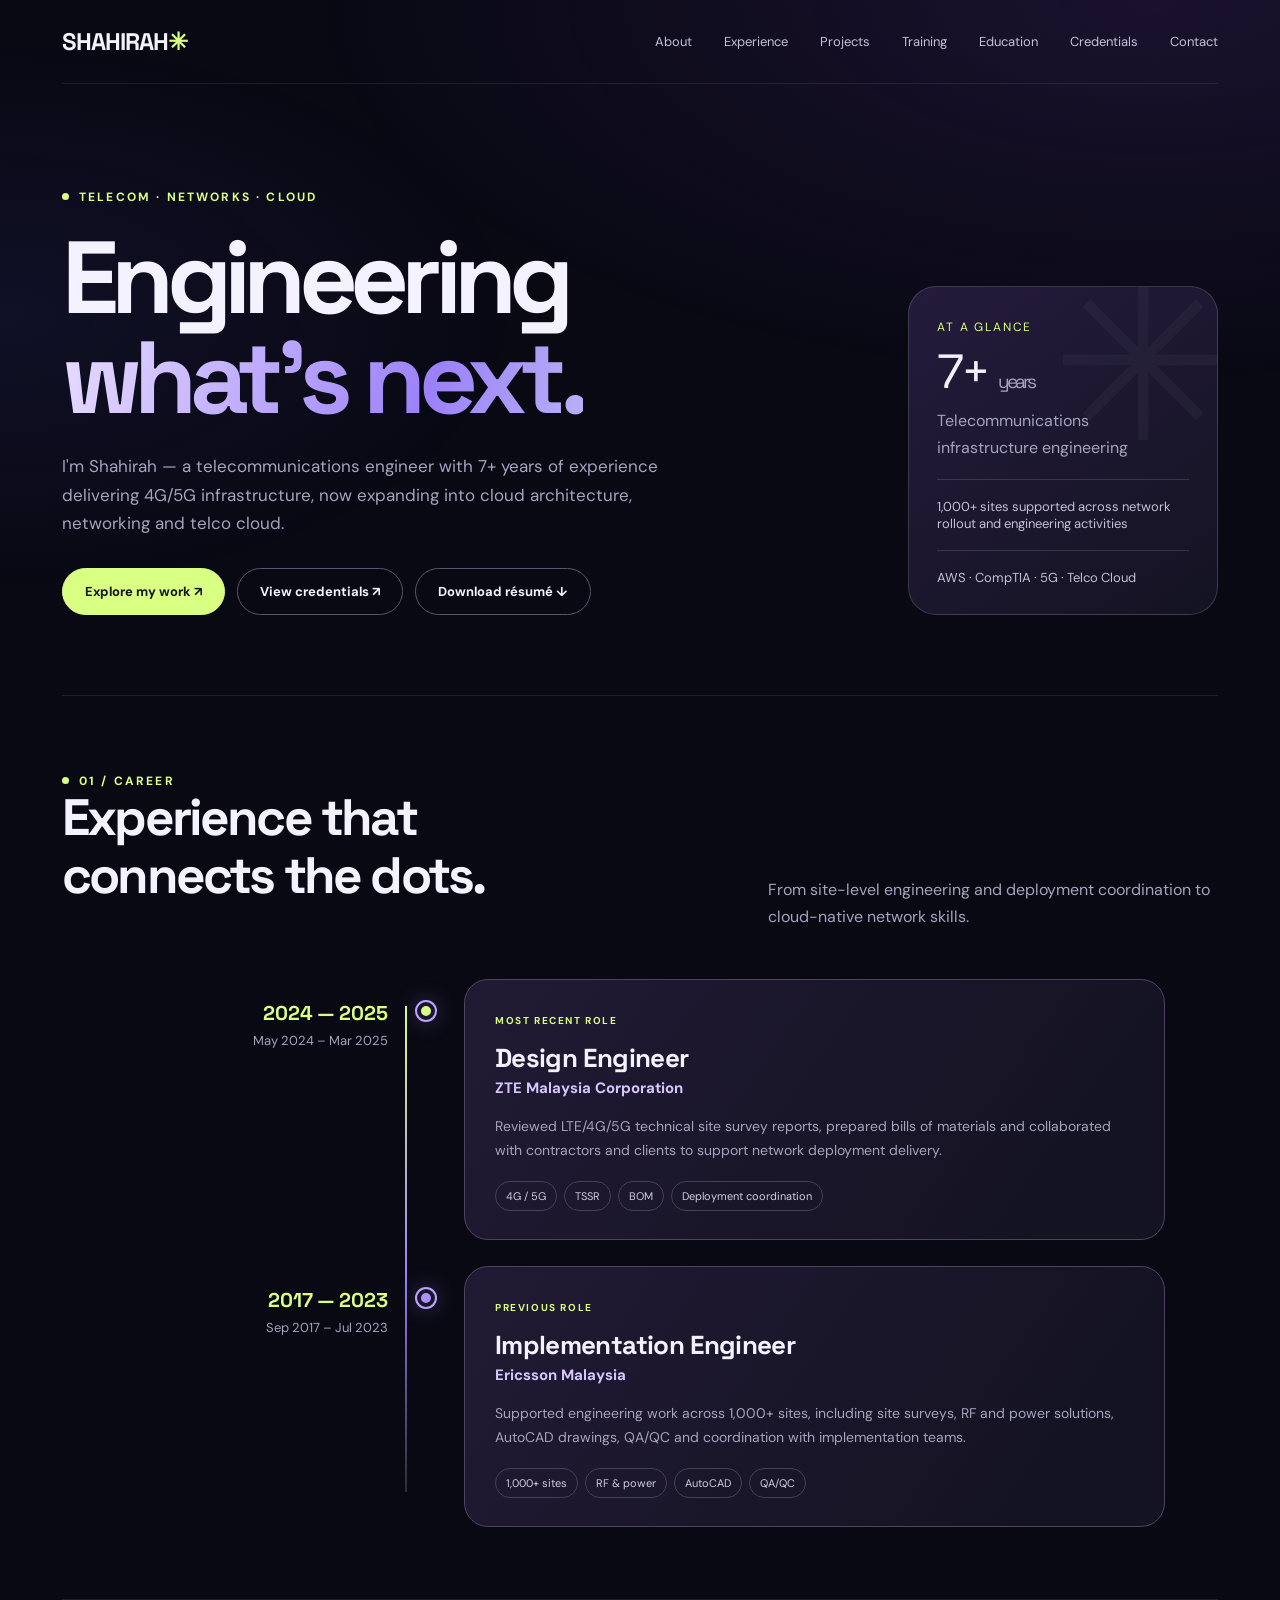
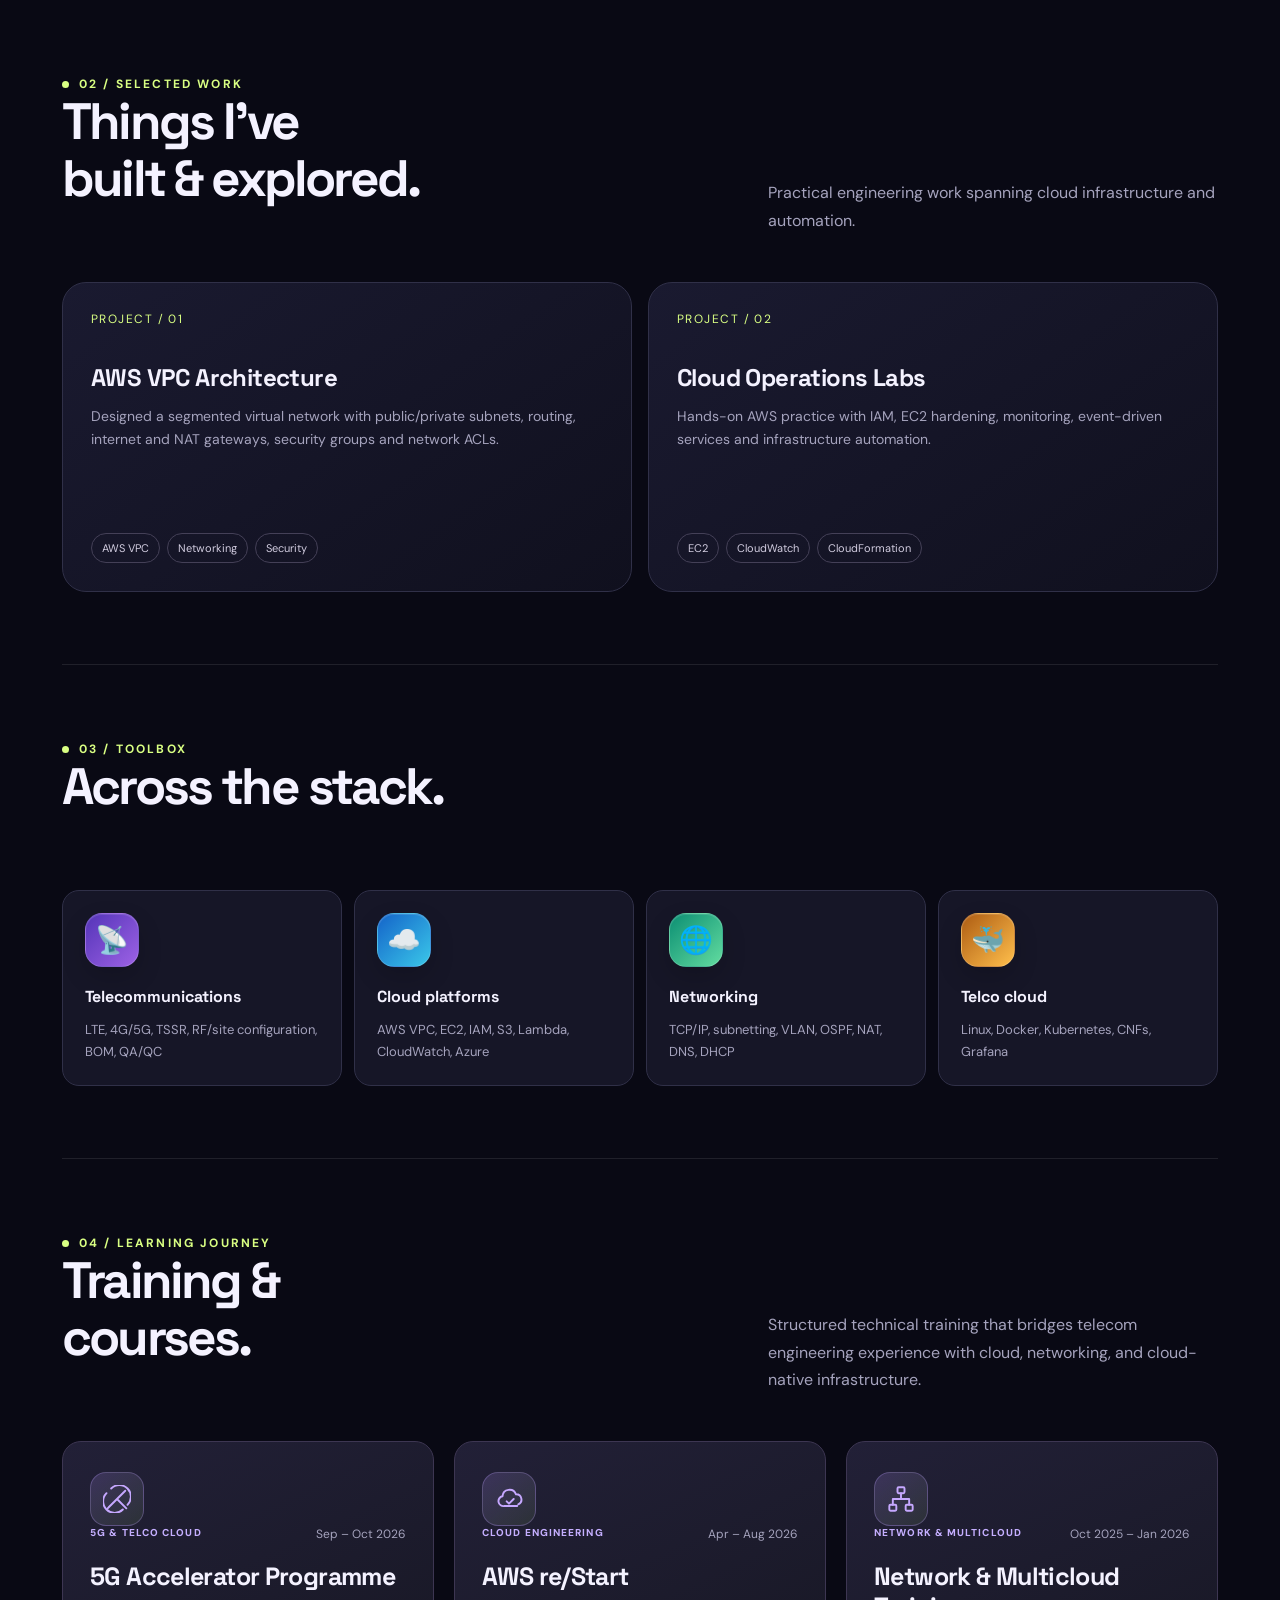
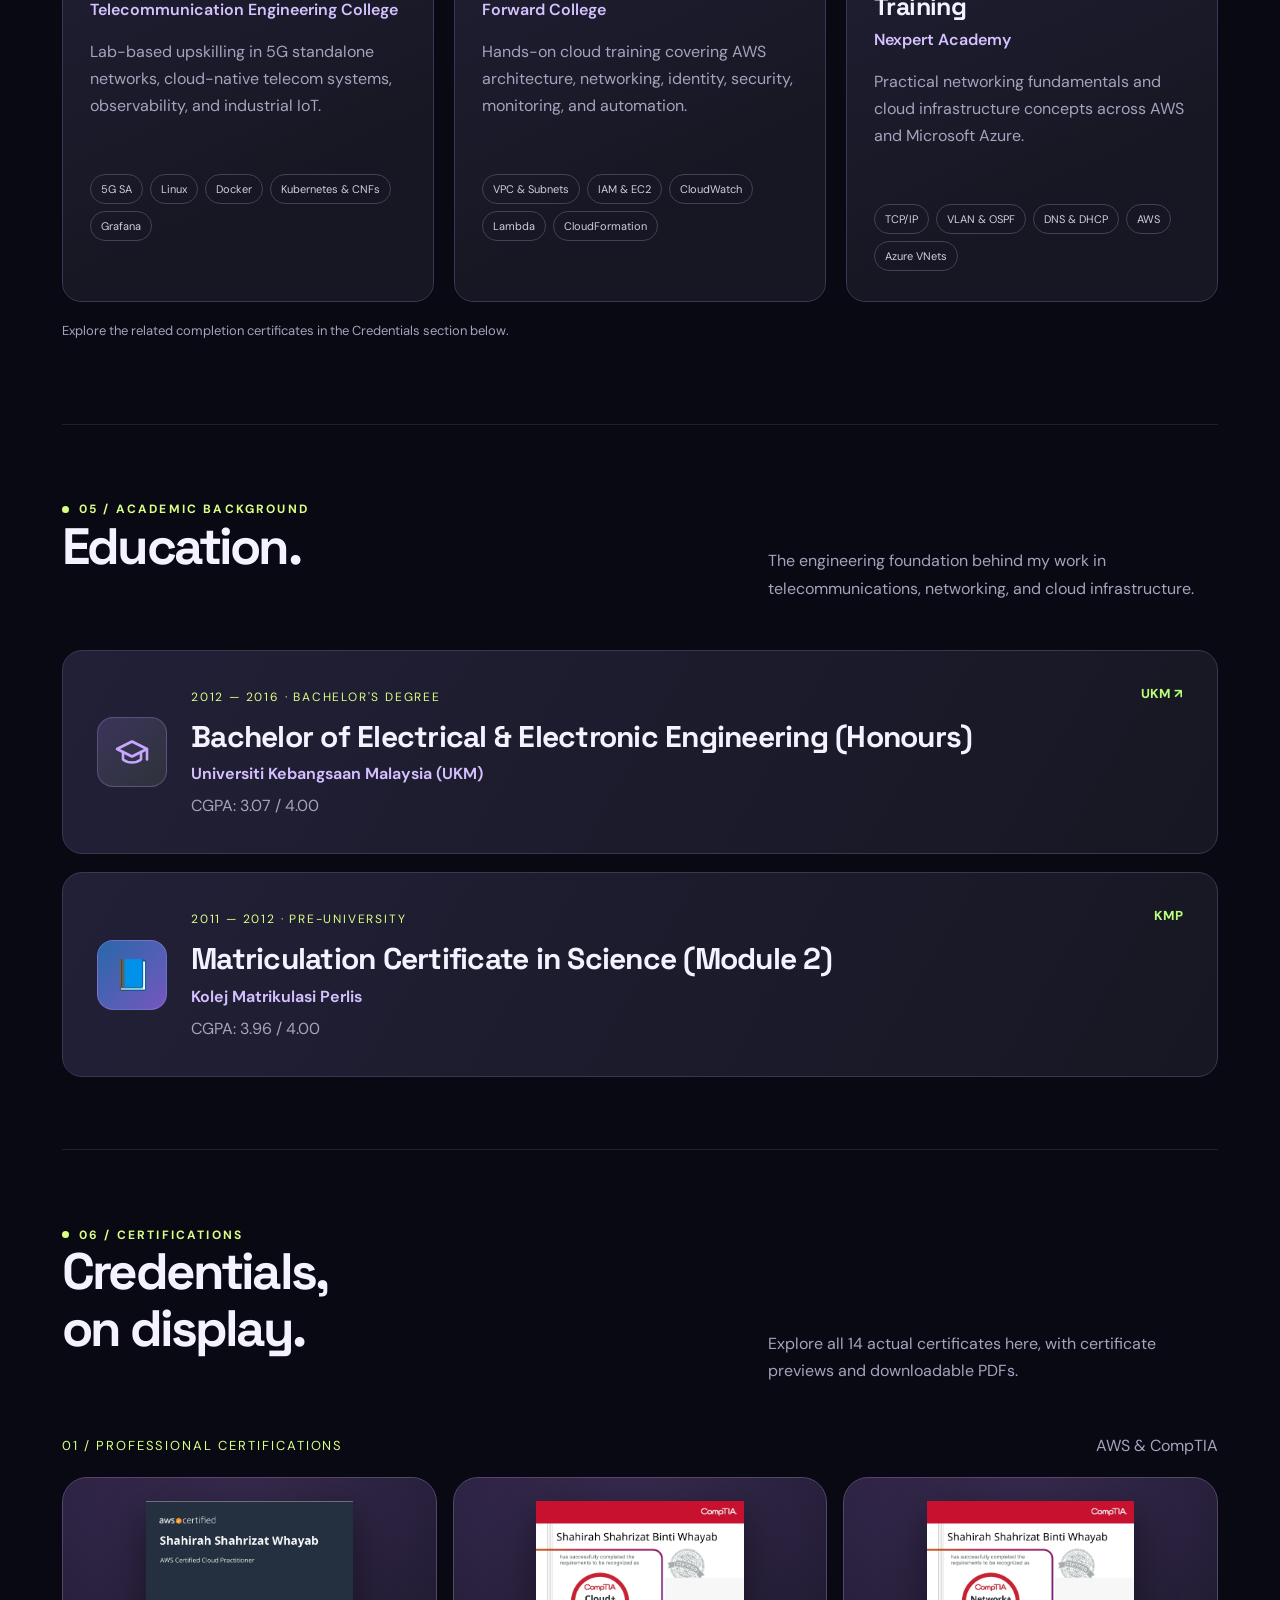
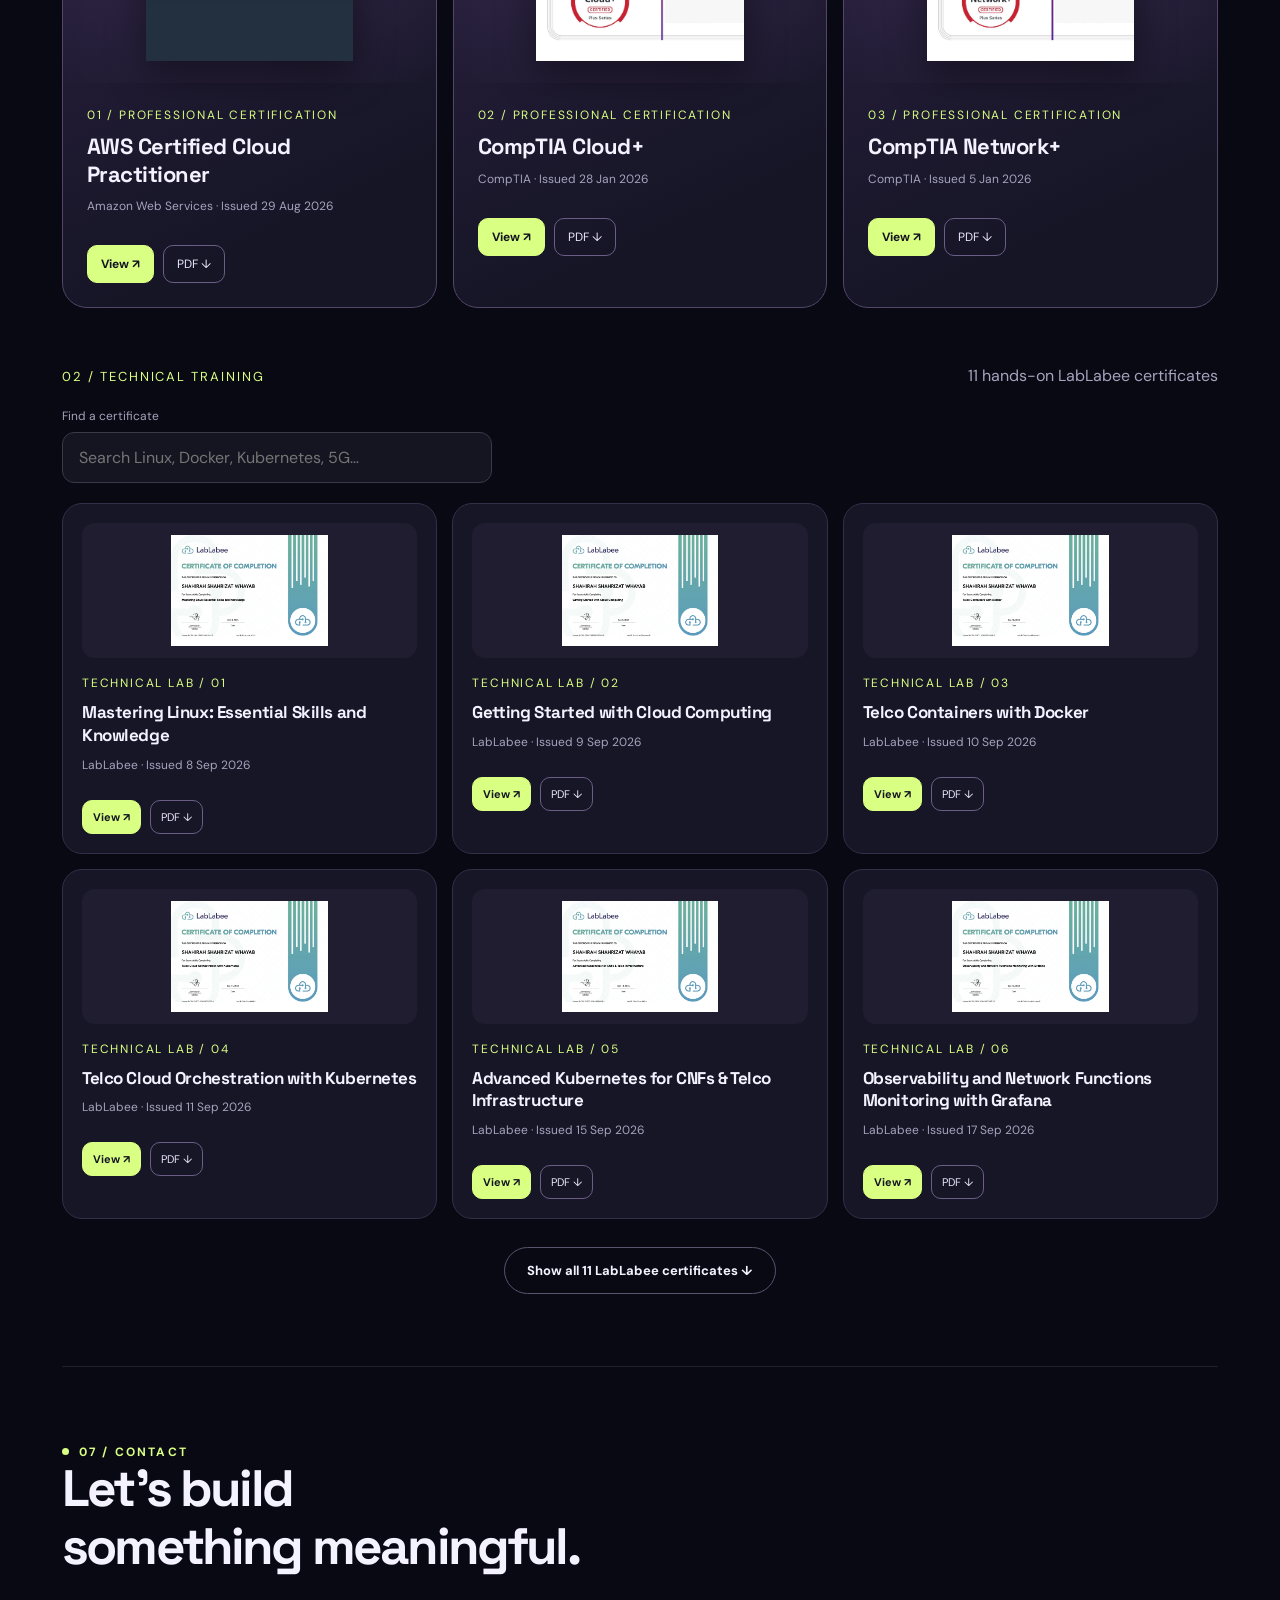
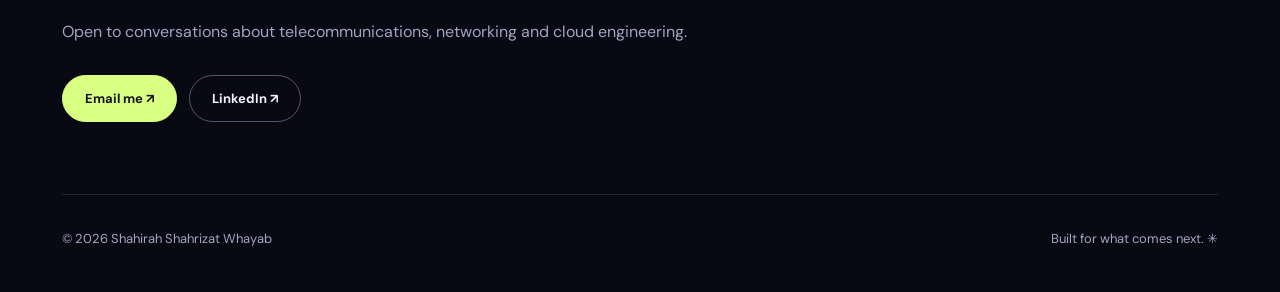
==== index.html @ e5363184 "Add files via upload" ====
<!DOCTYPE html>

<html lang="en"><head><meta charset="utf-8"/><meta content="width=device-width,initial-scale=1" name="viewport"/><meta content="Shahirah Shahrizat Whayab — telecommunications, networking and cloud engineering portfolio" name="description"/><title>Shahirah Shahrizat — Telecom, Network &amp; Cloud Engineer</title><link href="style.css" rel="stylesheet"/></head><body><div class="shell"><nav class="nav"><a class="logo" href="index.html">SHAHIRAH<em>✳</em></a><div class="navlinks"><a href="index.html#about">About</a><a href="index.html#work">Experience</a><a href="index.html#projects">Projects</a><a href="#training">Training</a><a href="#education">Education</a><a href="#credentials">Credentials</a><a href="#contact">Contact</a></div></nav><main><section class="hero" id="about"><div><div class="kicker">Telecom · Networks · Cloud</div><h1>Engineering<br/><span class="gradient">what's next.</span></h1><p class="muted intro">I'm Shahirah — a telecommunications engineer with 7+ years of experience delivering 4G/5G infrastructure, now expanding into cloud architecture, networking and telco cloud.</p><div class="buttons"><a class="btn" href="#projects">Explore my work ↗</a><a class="btn ghost" href="#credentials">View credentials ↗</a><a aria-label="Download Shahirah Shahrizat Whayab resume as PDF" class="btn ghost" download="Shahirah_Shahrizat_Whayab_Resume.pdf" href="assets/Shahirah_Shahrizat_Whayab_Resume.pdf">Download résumé ↓</a></div></div><aside class="hero-aside"><span class="eyebrow">At a glance</span><div class="stat">7+ <span style="font-size:19px;color:var(--muted)">years</span></div><div class="muted">Telecommunications infrastructure engineering</div><div class="statline">1,000+ sites supported across network rollout and engineering activities</div><div class="statline">AWS · CompTIA · 5G · Telco Cloud</div></aside></section><section class="section" id="work"><div class="section-top"><div><div class="kicker">01 / Career</div><h2>Experience that<br/>connects the dots.</h2></div><p class="muted">From site-level engineering and deployment coordination to cloud-native network skills.</p></div><div aria-label="Professional experience timeline" class="career-timeline"><article class="timeline-entry"><div class="timeline-date"><span class="timeline-year">2024 — 2025</span><span>May 2024 – Mar 2025</span></div><div aria-hidden="true" class="timeline-marker"></div><div class="timeline-card"><span class="timeline-type">MOST RECENT ROLE</span><h3>Design Engineer</h3><p class="timeline-company">ZTE Malaysia Corporation</p><p>Reviewed LTE/4G/5G technical site survey reports, prepared bills of materials and collaborated with contractors and clients to support network deployment delivery.</p><div class="chips"><span>4G / 5G</span><span>TSSR</span><span>BOM</span><span>Deployment coordination</span></div></div></article><article class="timeline-entry"><div class="timeline-date"><span class="timeline-year">2017 — 2023</span><span>Sep 2017 – Jul 2023</span></div><div aria-hidden="true" class="timeline-marker"></div><div class="timeline-card"><span class="timeline-type">PREVIOUS ROLE</span><h3>Implementation Engineer</h3><p class="timeline-company">Ericsson Malaysia</p><p>Supported engineering work across 1,000+ sites, including site surveys, RF and power solutions, AutoCAD drawings, QA/QC and coordination with implementation teams.</p><div class="chips"><span>1,000+ sites</span><span>RF &amp; power</span><span>AutoCAD</span><span>QA/QC</span></div></div></article></div></section><section class="section" id="projects"><div class="section-top"><div><div class="kicker">02 / Selected work</div><h2>Things I've<br/>built &amp; explored.</h2></div><p class="muted">Practical engineering work spanning cloud infrastructure and automation.</p></div><div class="grid3"><article class="project"><span class="number">PROJECT / 01</span><h3>AWS VPC Architecture</h3><p>Designed a segmented virtual network with public/private subnets, routing, internet and NAT gateways, security groups and network ACLs.</p><div class="chips"><span>AWS VPC</span><span>Networking</span><span>Security</span></div></article><article class="project"><span class="number">PROJECT / 02</span><h3>Cloud Operations Labs</h3><p>Hands-on AWS practice with IAM, EC2 hardening, monitoring, event-driven services and infrastructure automation.</p><div class="chips"><span>EC2</span><span>CloudWatch</span><span>CloudFormation</span></div></article></div></section><section class="section" id="skills"><div class="section-top"><div><div class="kicker">03 / Toolbox</div><h2>Across the stack.</h2></div></div><div class="skillgrid"><div class="skill"><span aria-hidden="true" class="skill-icon telecom">📡</span><strong>Telecommunications</strong><p>LTE, 4G/5G, TSSR, RF/site configuration, BOM, QA/QC</p></div><div class="skill"><span aria-hidden="true" class="skill-icon cloud">☁️</span><strong>Cloud platforms</strong><p>AWS VPC, EC2, IAM, S3, Lambda, CloudWatch, Azure</p></div><div class="skill"><span aria-hidden="true" class="skill-icon network">🌐</span><strong>Networking</strong><p>TCP/IP, subnetting, VLAN, OSPF, NAT, DNS, DHCP</p></div><div class="skill"><span aria-hidden="true" class="skill-icon telco">🐳</span><strong>Telco cloud</strong><p>Linux, Docker, Kubernetes, CNFs, Grafana</p></div></div></section><section class="section" id="training"><div class="section-top"><div><div class="kicker">04 / Learning journey</div><h2>Training &amp;<br/><span class="gradient">courses.</span></h2></div><p class="muted">Structured technical training that bridges telecom engineering experience with cloud, networking, and cloud-native infrastructure.</p></div><div class="training-grid"><article class="training-card"><div aria-hidden="true" class="training-icon"><svg fill="none" stroke="currentColor" stroke-linecap="round" stroke-linejoin="round" stroke-width="1.65" viewbox="0 0 24 24"><path d="M4.9 19.1 19.1 4.9M12 12l8 8M12 12l-8 8"></path><path d="M7 3a9 9 0 0 1 14 14M3 7a9 9 0 0 0 14 14"></path></svg></div><div class="training-top"><span class="training-tag">5G &amp; TELCO CLOUD</span><span class="training-date">Sep – Oct 2026</span></div><h3>5G Accelerator Programme</h3><p class="training-org">Telecommunication Engineering College</p><p>Lab-based upskilling in 5G standalone networks, cloud-native telecom systems, observability, and industrial IoT.</p><div class="chips"><span>5G SA</span><span>Linux</span><span>Docker</span><span>Kubernetes &amp; CNFs</span><span>Grafana</span></div></article><article class="training-card"><div aria-hidden="true" class="training-icon"><svg fill="none" stroke="currentColor" stroke-linecap="round" stroke-linejoin="round" stroke-width="1.65" viewbox="0 0 24 24"><path d="M20 16.6A4.5 4.5 0 0 0 18 8a6 6 0 0 0-11.6 1.7A4 4 0 0 0 8 18h11"></path><path d="m10 14 2 2 4-4"></path></svg></div><div class="training-top"><span class="training-tag">CLOUD ENGINEERING</span><span class="training-date">Apr – Aug 2026</span></div><h3>AWS re/Start</h3><p class="training-org">Forward College</p><p>Hands-on cloud training covering AWS architecture, networking, identity, security, monitoring, and automation.</p><div class="chips"><span>VPC &amp; Subnets</span><span>IAM &amp; EC2</span><span>CloudWatch</span><span>Lambda</span><span>CloudFormation</span></div></article><article class="training-card"><div aria-hidden="true" class="training-icon"><svg fill="none" stroke="currentColor" stroke-linecap="round" stroke-linejoin="round" stroke-width="1.65" viewbox="0 0 24 24"><rect height="5" rx="1" width="6" x="9" y="2"></rect><rect height="5" rx="1" width="6" x="2" y="17"></rect><rect height="5" rx="1" width="6" x="16" y="17"></rect><path d="M12 7v5M5 17v-5h14v5"></path></svg></div><div class="training-top"><span class="training-tag">NETWORK &amp; MULTICLOUD</span><span class="training-date">Oct 2025 – Jan 2026</span></div><h3>Network &amp; Multicloud Training</h3><p class="training-org">Nexpert Academy</p><p>Practical networking fundamentals and cloud infrastructure concepts across AWS and Microsoft Azure.</p><div class="chips"><span>TCP/IP</span><span>VLAN &amp; OSPF</span><span>DNS &amp; DHCP</span><span>AWS</span><span>Azure VNets</span></div></article></div><p class="training-note">Explore the related completion certificates in the Credentials section below.</p></section><section class="section" id="education"><div class="section-top"><div><div class="kicker">05 / Academic background</div><h2>Education<span class="gradient">.</span></h2></div><p class="muted">The engineering foundation behind my work in telecommunications, networking, and cloud infrastructure.</p></div><article class="education-card"><div aria-hidden="true" class="education-icon"><svg fill="none" stroke="currentColor" stroke-linecap="round" stroke-linejoin="round" stroke-width="1.7" viewbox="0 0 24 24"><path d="m2 10 10-5 10 5-10 5-10-5Z"></path><path d="M6 12v5c3.5 2.7 8.5 2.7 12 0v-5M22 10v7"></path></svg></div><div class="education-content"><span class="eyebrow">2012 — 2016 · Bachelor's degree</span><h3>Bachelor of Electrical &amp; Electronic Engineering (Honours)</h3><p class="education-school">Universiti Kebangsaan Malaysia (UKM)</p><p class="muted">CGPA: 3.07 / 4.00</p></div><span class="education-mark">UKM ↗</span></article><article class="education-card matriculation-card"><div aria-hidden="true" class="education-icon matriculation-icon">📘</div><div class="education-content"><span class="eyebrow">2011 — 2012 · Pre-university</span><h3>Matriculation Certificate in Science (Module 2)</h3><p class="education-school">Kolej Matrikulasi Perlis</p><p class="muted">CGPA: 3.96 / 4.00</p></div><span class="education-mark">KMP</span></article></section><section class="section" id="credentials"><div class="section-top"><div><div class="kicker">06 / Certifications</div><h2>Credentials,<br/><span class="gradient">on display.</span></h2></div><p class="muted">Explore all 14 actual certificates here, with certificate previews and downloadable PDFs.</p></div><div class="credential-subheading"><span class="eyebrow">01 / Professional certifications</span><span class="muted">AWS &amp; CompTIA</span></div><div class="featgrid"><article class="featured" data-title="aws certified cloud practitioner"><div class="preview"><img alt="AWS Certified Cloud Practitioner certificate preview" src="assets/certificates/certificate-01.webp"/></div><div class="featbody"><span class="eyebrow">01 / Professional certification</span><h3>AWS Certified Cloud Practitioner</h3><p>Amazon Web Services · Issued 29 Aug 2026</p><div class="actions"><button class="view" data-img="assets/certificates/certificate-01.webp" data-title="AWS Certified Cloud Practitioner">View ↗</button><a download="" href="assets/pdfs/certificate-01.pdf">PDF ↓</a></div></div></article><article class="featured" data-title="comptia cloud+"><div class="preview"><img alt="CompTIA Cloud+ certificate preview" src="assets/certificates/certificate-02.webp"/></div><div class="featbody"><span class="eyebrow">02 / Professional certification</span><h3>CompTIA Cloud+</h3><p>CompTIA · Issued 28 Jan 2026</p><div class="actions"><button class="view" data-img="assets/certificates/certificate-02.webp" data-title="CompTIA Cloud+">View ↗</button><a download="" href="assets/pdfs/certificate-02.pdf">PDF ↓</a></div></div></article><article class="featured" data-title="comptia network+"><div class="preview"><img alt="CompTIA Network+ certificate preview" src="assets/certificates/certificate-03.webp"/></div><div class="featbody"><span class="eyebrow">03 / Professional certification</span><h3>CompTIA Network+</h3><p>CompTIA · Issued 5 Jan 2026</p><div class="actions"><button class="view" data-img="assets/certificates/certificate-03.webp" data-title="CompTIA Network+">View ↗</button><a download="" href="assets/pdfs/certificate-03.pdf">PDF ↓</a></div></div></article></div><div class="credential-subheading labs-heading"><span class="eyebrow">02 / Technical training</span><span class="muted">11 hands-on LabLabee certificates</span></div><div class="home-cert-controls"><label for="home-cert-search">Find a certificate</label><input autocomplete="off" id="home-cert-search" placeholder="Search Linux, Docker, Kubernetes, 5G…" type="search"/></div><div class="labs"><article class="mini" data-title="mastering linux: essential skills and knowledge"><div class="thumb"><img alt="Mastering Linux: Essential Skills and Knowledge certificate preview" loading="lazy" src="assets/certificates/certificate-04.webp"/></div><span class="eyebrow">Technical lab / 01</span><h3>Mastering Linux: Essential Skills and Knowledge</h3><p class="date">LabLabee · Issued 8 Sep 2026</p><div class="actions"><button class="view" data-img="assets/certificates/certificate-04.webp" data-title="Mastering Linux: Essential Skills and Knowledge">View ↗</button><a download="" href="assets/pdfs/certificate-04.pdf">PDF ↓</a></div></article><article class="mini" data-title="getting started with cloud computing"><div class="thumb"><img alt="Getting Started with Cloud Computing certificate preview" loading="lazy" src="assets/certificates/certificate-05.webp"/></div><span class="eyebrow">Technical lab / 02</span><h3>Getting Started with Cloud Computing</h3><p class="date">LabLabee · Issued 9 Sep 2026</p><div class="actions"><button class="view" data-img="assets/certificates/certificate-05.webp" data-title="Getting Started with Cloud Computing">View ↗</button><a download="" href="assets/pdfs/certificate-05.pdf">PDF ↓</a></div></article><article class="mini" data-title="telco containers with docker"><div class="thumb"><img alt="Telco Containers with Docker certificate preview" loading="lazy" src="assets/certificates/certificate-06.webp"/></div><span class="eyebrow">Technical lab / 03</span><h3>Telco Containers with Docker</h3><p class="date">LabLabee · Issued 10 Sep 2026</p><div class="actions"><button class="view" data-img="assets/certificates/certificate-06.webp" data-title="Telco Containers with Docker">View ↗</button><a download="" href="assets/pdfs/certificate-06.pdf">PDF ↓</a></div></article><article class="mini" data-title="telco cloud orchestration with kubernetes"><div class="thumb"><img alt="Telco Cloud Orchestration with Kubernetes certificate preview" loading="lazy" src="assets/certificates/certificate-07.webp"/></div><span class="eyebrow">Technical lab / 04</span><h3>Telco Cloud Orchestration with Kubernetes</h3><p class="date">LabLabee · Issued 11 Sep 2026</p><div class="actions"><button class="view" data-img="assets/certificates/certificate-07.webp" data-title="Telco Cloud Orchestration with Kubernetes">View ↗</button><a download="" href="assets/pdfs/certificate-07.pdf">PDF ↓</a></div></article><article class="mini" data-title="advanced kubernetes for cnfs &amp; telco infrastructure"><div class="thumb"><img alt="Advanced Kubernetes for CNFs &amp; Telco Infrastructure certificate preview" loading="lazy" src="assets/certificates/certificate-08.webp"/></div><span class="eyebrow">Technical lab / 05</span><h3>Advanced Kubernetes for CNFs &amp; Telco Infrastructure</h3><p class="date">LabLabee · Issued 15 Sep 2026</p><div class="actions"><button class="view" data-img="assets/certificates/certificate-08.webp" data-title="Advanced Kubernetes for CNFs &amp; Telco Infrastructure">View ↗</button><a download="" href="assets/pdfs/certificate-08.pdf">PDF ↓</a></div></article><article class="mini" data-title="observability and network functions monitoring with grafana"><div class="thumb"><img alt="Observability and Network Functions Monitoring with Grafana certificate preview" loading="lazy" src="assets/certificates/certificate-09.webp"/></div><span class="eyebrow">Technical lab / 06</span><h3>Observability and Network Functions Monitoring with Grafana</h3><p class="date">LabLabee · Issued 17 Sep 2026</p><div class="actions"><button class="view" data-img="assets/certificates/certificate-09.webp" data-title="Observability and Network Functions Monitoring with Grafana">View ↗</button><a download="" href="assets/pdfs/certificate-09.pdf">PDF ↓</a></div></article><article class="mini" data-title="5g new radio: understanding the basics"><div class="thumb"><img alt="5G New Radio: Understanding the Basics certificate preview" loading="lazy" src="assets/certificates/certificate-10.webp"/></div><span class="eyebrow">Technical lab / 07</span><h3>5G New Radio: Understanding the Basics</h3><p class="date">LabLabee · Issued 7 Oct 2026</p><div class="actions"><button class="view" data-img="assets/certificates/certificate-10.webp" data-title="5G New Radio: Understanding the Basics">View ↗</button><a download="" href="assets/pdfs/certificate-10.pdf">PDF ↓</a></div></article><article class="mini" data-title="explore 5g end-to-end standalone network"><div class="thumb"><img alt="Explore 5G End-to-End Standalone Network certificate preview" loading="lazy" src="assets/certificates/certificate-11.webp"/></div><span class="eyebrow">Technical lab / 08</span><h3>Explore 5G End-to-End Standalone Network</h3><p class="date">LabLabee · Issued 6 Oct 2026</p><div class="actions"><button class="view" data-img="assets/certificates/certificate-11.webp" data-title="Explore 5G End-to-End Standalone Network">View ↗</button><a download="" href="assets/pdfs/certificate-11.pdf">PDF ↓</a></div></article><article class="mini" data-title="industrial iot: sensor to cloud"><div class="thumb"><img alt="Industrial IoT: sensor to cloud certificate preview" loading="lazy" src="assets/certificates/certificate-12.webp"/></div><span class="eyebrow">Technical lab / 09</span><h3>Industrial IoT: sensor to cloud</h3><p class="date">LabLabee · Issued 28 Sep 2026</p><div class="actions"><button class="view" data-img="assets/certificates/certificate-12.webp" data-title="Industrial IoT: sensor to cloud">View ↗</button><a download="" href="assets/pdfs/certificate-12.pdf">PDF ↓</a></div></article><article class="mini" data-title="understanding and utilizing apis"><div class="thumb"><img alt="Understanding and Utilizing APIs certificate preview" loading="lazy" src="assets/certificates/certificate-13.webp"/></div><span class="eyebrow">Technical lab / 10</span><h3>Understanding and Utilizing APIs</h3><p class="date">LabLabee · Issued 30 Sep 2026</p><div class="actions"><button class="view" data-img="assets/certificates/certificate-13.webp" data-title="Understanding and Utilizing APIs">View ↗</button><a download="" href="assets/pdfs/certificate-13.pdf">PDF ↓</a></div></article><article class="mini" data-title="generative artificial intelligence for enterprise operations &amp; business teams"><div class="thumb"><img alt="Generative Artificial Intelligence For Enterprise Operations &amp; Business Teams certificate preview" loading="lazy" src="assets/certificates/certificate-14.webp"/></div><span class="eyebrow">Technical lab / 11</span><h3>Generative Artificial Intelligence For Enterprise Operations &amp; Business Teams</h3><p class="date">LabLabee · Issued 1 Oct 2026</p><div class="actions"><button class="view" data-img="assets/certificates/certificate-14.webp" data-title="Generative Artificial Intelligence For Enterprise Operations &amp; Business Teams">View ↗</button><a download="" href="assets/pdfs/certificate-14.pdf">PDF ↓</a></div></article></div><div class="lab-more-wrap"><button aria-expanded="false" class="btn ghost" id="lab-show-more" type="button">Show all 11 LabLabee certificates ↓</button></div><p class="empty" hidden="" id="home-empty">No matching certificates found.</p></section><section class="section" id="contact"><div class="kicker">07 / Contact</div><h2>Let's build<br/><span class="gradient">something meaningful.</span></h2><p class="muted">Open to conversations about telecommunications, networking and cloud engineering.</p><div class="buttons"><a class="btn" href="mailto:shahirahshahrizat@gmail.com">Email me ↗</a><a class="btn ghost" href="https://www.linkedin.com/in/shahirah-shahrizat-whayab-614625105/" rel="noopener noreferrer" target="_blank">LinkedIn ↗</a></div></section><dialog id="modal"><div class="modalbar"><strong id="modal-title">Certificate preview</strong><button id="close">Close ✕</button></div><img alt="" id="modal-img"/></dialog></main><footer class="footer"><span>© 2026 Shahirah Shahrizat Whayab</span><span>Built for what comes next. ✳</span></footer></div><script>
const certModal=document.querySelector('#modal');
document.querySelectorAll('#credentials .view').forEach(btn=>btn.addEventListener('click',()=>{document.querySelector('#modal-title').textContent=btn.dataset.title;const img=document.querySelector('#modal-img');img.src=btn.dataset.img;img.alt=btn.dataset.title;certModal.showModal()}));
document.querySelector('#close').addEventListener('click',()=>certModal.close());
certModal.addEventListener('click',e=>{if(e.target===certModal)certModal.close()});
document.querySelectorAll('#credentials .copy').forEach(btn=>btn.addEventListener('click',async()=>{try{await navigator.clipboard.writeText(btn.dataset.id)}catch(e){const t=document.createElement('textarea');t.value=btn.dataset.id;document.body.appendChild(t);t.select();document.execCommand('copy');t.remove()}btn.textContent='Copied!';setTimeout(()=>btn.textContent='Copy',1600)}));
const certSearch=document.querySelector('#home-cert-search');
const labCards=[...document.querySelectorAll('#credentials .mini')];
const showMore=document.querySelector('#lab-show-more');
let expanded=false;
function renderLabs(){
  const term=certSearch.value.toLowerCase().trim();
  let matches=0;
  labCards.forEach((card,index)=>{
    const match=card.dataset.title.includes(term);
    if(match) matches++;
    card.hidden=term ? !match : (!expanded && index>=6);
  });
  showMore.hidden=Boolean(term);
  showMore.textContent=expanded?'Show fewer certificates ↑':'Show all 11 LabLabee certificates ↓';
  showMore.setAttribute('aria-expanded',String(expanded));
  document.querySelector('#home-empty').hidden=matches!==0;
}
showMore.addEventListener('click',()=>{expanded=!expanded;renderLabs()});
certSearch.addEventListener('input',renderLabs);
renderLabs();
</script></body></html>
---- style.css ----
@import url('https://fonts.googleapis.com/css2?family=DM+Sans:wght@400;500;600;700&family=Space+Grotesk:wght@400;500;600;700&display=swap');
:root{--bg:#090914;--panel:#141424;--panel2:#1b1b30;--line:#303048;--text:#f4f2ff;--muted:#a5a3bd;--purple:#ad91ff;--lime:#d9ff83}*{box-sizing:border-box}html{scroll-behavior:smooth}body{margin:0;background:var(--bg);color:var(--text);font-family:'DM Sans',Arial,sans-serif}body:before{content:'';position:fixed;pointer-events:none;inset:0;background:radial-gradient(ellipse 65% 42% at 90% 0%,#37215a60,transparent),radial-gradient(ellipse 40% 30% at 0% 35%,#25245b45,transparent);z-index:-1}a{color:inherit;text-decoration:none}button,input{font:inherit}button{cursor:pointer}::selection{background:#7955bc;color:white}.shell{max-width:1220px;margin:auto;padding:0 32px}.nav{display:flex;align-items:center;justify-content:space-between;padding:26px 0;border-bottom:1px solid #ffffff16}.logo{font-family:'Space Grotesk';font-size:24px;font-weight:700;letter-spacing:-1px}.logo em{font-style:normal;color:var(--lime)}.navlinks{display:flex;gap:32px;font-size:13px;color:#c4c1d5}.navlinks a:hover,.navlinks .current{color:var(--lime)}.navcta{border:1px solid #6c627f;padding:11px 18px;border-radius:999px;font-size:13px}.navcta:hover{background:#ffffff12}.kicker{display:inline-flex;align-items:center;gap:10px;color:var(--lime);font-size:12px;text-transform:uppercase;letter-spacing:.18em;font-weight:700}.kicker:before{content:'';width:7px;height:7px;background:var(--lime);border-radius:50%}h1,h2,h3,p{margin-top:0}h1,h2,h3{font-family:'Space Grotesk',sans-serif}h1{font-size:clamp(56px,8vw,112px);line-height:.98;letter-spacing:-.075em;margin:23px 0}h1 .gradient{background:linear-gradient(105deg,#e9ddff,#9b81f9 70%,#b9b1f6);color:transparent;background-clip:text}h2{font-size:clamp(32px,4vw,54px);letter-spacing:-.055em;line-height:1.12}h3{letter-spacing:-.025em}.muted{color:var(--muted);line-height:1.7}.hero{padding:100px 0 80px;display:grid;grid-template-columns:1.45fr .55fr;gap:30px;align-items:end}.hero .intro{font-size:17px;max-width:650px}.buttons{display:flex;gap:12px;flex-wrap:wrap;margin-top:30px}.btn{display:inline-flex;align-items:center;justify-content:center;gap:10px;padding:14px 22px;border-radius:999px;background:var(--lime);color:#15151e;font-size:13px;font-weight:700;border:1px solid var(--lime);transition:transform .2s}.btn:hover{transform:translateY(-3px)}.btn.ghost{background:transparent;border-color:#5c536e;color:var(--text)}.hero-aside{border:1px solid #ffffff26;background:linear-gradient(145deg,#241b3c,#141322);border-radius:28px;padding:28px;position:relative;overflow:hidden}.hero-aside:after{content:'✳';position:absolute;right:-18px;top:-65px;font-size:220px;color:#ffffff09}.stat{font-family:'Space Grotesk';font-size:48px;letter-spacing:-.06em;margin:5px 0}.statline{border-top:1px solid #ffffff23;padding-top:18px;margin-top:18px;font-size:13px;color:#c5bed6}.section{padding:72px 0;border-top:1px solid #ffffff18}.section-top{display:flex;align-items:end;justify-content:space-between;gap:25px;margin-bottom:32px}.section-top p{max-width:450px}.grid3{display:grid;grid-template-columns:repeat(3,minmax(0,1fr));gap:16px}.project{min-height:310px;border:1px solid var(--line);border-radius:24px;padding:28px;background:linear-gradient(145deg,#1a1a30,#10101e);display:flex;flex-direction:column;transition:transform .2s,border-color .2s}.project:hover,.mini:hover{transform:translateY(-4px);border-color:#866fc4}.project .number{font-size:12px;color:var(--lime);letter-spacing:.12em}.project h3{font-size:24px;margin:35px 0 12px}.project p{font-size:14px;color:var(--muted);line-height:1.65}.chips{display:flex;gap:7px;flex-wrap:wrap;margin-top:auto}.chips span{font-size:11px;border:1px solid #444057;padding:7px 10px;border-radius:99px;color:#d2cde0}.experience{display:grid;grid-template-columns:1fr 1fr;gap:16px}.exp{border:1px solid var(--line);padding:26px;border-radius:22px;background:#151524}.exp small{color:var(--lime)}.exp h3{font-size:24px;margin:16px 0 5px}.exp p{font-size:14px;color:var(--muted);line-height:1.7}.skillgrid{display:grid;grid-template-columns:repeat(4,1fr);gap:12px}.skill{padding:22px;border-radius:17px;border:1px solid var(--line);background:#161627}.skill strong{font-family:'Space Grotesk';font-size:16px}.skill p{font-size:13px;color:var(--muted);line-height:1.7;margin:12px 0 0}.highlight{background:linear-gradient(120deg,#33224f,#17162b);border:1px solid #604780;border-radius:26px;padding:35px;display:flex;justify-content:space-between;gap:30px;align-items:center}.highlight h2{margin:10px 0;font-size:35px}.footer{border-top:1px solid #ffffff1b;padding:35px 0 45px;display:flex;justify-content:space-between;gap:15px;color:var(--muted);font-size:13px}.pagehero{padding:78px 0 35px}.pagehero h1{font-size:clamp(55px,7vw,92px)}.pagehero p{max-width:670px}.eyebrow{color:var(--lime);font-size:12px;text-transform:uppercase;letter-spacing:.15em}.featgrid{display:grid;grid-template-columns:repeat(3,minmax(0,1fr));gap:16px}.featured{border:1px solid #534668;background:linear-gradient(155deg,#29203f,#161526 75%);border-radius:25px;overflow:hidden;display:flex;flex-direction:column}.featured .preview{padding:22px;background:radial-gradient(ellipse at 50% 20%,#5c43765c,transparent);height:205px;display:flex;align-items:center;justify-content:center}.featured img{width:100%;height:160px;object-fit:contain;filter:drop-shadow(0 12px 20px #0007)}.featbody{padding:24px;display:flex;flex-direction:column;flex:1}.featbody h3{font-size:22px;line-height:1.25;margin:10px 0}.featbody p{color:var(--muted);font-size:12px}.idbox{margin-top:auto;border-top:1px solid #ffffff22;padding-top:17px}.idbox label{display:block;color:#a7a0ba;font-size:11px;margin-bottom:7px}.idrow{display:flex;align-items:center;gap:10px}.idrow code{font-size:11px;overflow-wrap:anywhere;min-width:0;flex:1;color:#e6dfff}.copy{border:1px solid #6b5b88;background:#2b2442;color:#e6dfff;padding:7px 10px;border-radius:9px;font-size:11px}.actions{display:flex;gap:9px;flex-wrap:wrap;margin-top:19px}.actions a,.actions button{border:1px solid #6b5d85;background:transparent;color:#eee7ff;padding:10px 13px;border-radius:10px;font-size:12px}.actions a:first-child,.actions button:first-child{background:var(--lime);color:#141421;border-color:var(--lime);font-weight:700}.controls{display:flex;align-items:center;justify-content:space-between;gap:16px;flex-wrap:wrap;margin:25px 0}.filters{display:flex;gap:7px;flex-wrap:wrap}.filter{background:#1c1a2d;color:#c5bfd7;border:1px solid #3b3550;border-radius:99px;padding:11px 16px;font-size:12px}.filter.active{background:var(--lime);color:#151520;border-color:var(--lime)}.search{background:#171625;border:1px solid #4a415b;color:white;border-radius:12px;padding:13px 17px;min-width:240px}.labs{display:grid;grid-template-columns:repeat(3,minmax(0,1fr));gap:15px}.mini{background:#171626;border:1px solid var(--line);border-radius:20px;padding:19px;transition:transform .2s,border-color .2s;display:flex;flex-direction:column}.mini .thumb{height:135px;display:flex;align-items:center;justify-content:center;background:#211d31;border-radius:13px;margin-bottom:17px;padding:12px}.mini img{width:100%;height:100%;object-fit:contain}.mini h3{font-size:17px;line-height:1.35;margin:10px 0}.mini .date{color:var(--muted);font-size:12px}.mini .idbox{margin-top:auto}.mini .actions{margin-top:15px}.mini .actions a,.mini .actions button{font-size:11px;padding:9px 10px}.empty{display:none;color:var(--muted);padding:30px}dialog{background:#151424;color:white;border:1px solid #77658d;border-radius:18px;padding:20px;max-width:min(95vw,1050px);max-height:94vh}dialog::backdrop{background:#03020cdb}dialog img{max-width:100%;max-height:78vh;display:block;object-fit:contain}.modalbar{display:flex;align-items:center;justify-content:space-between;gap:15px;margin-bottom:15px}.modalbar button{border:1px solid #777;background:#2b2541;color:white;border-radius:9px;padding:8px 12px}[hidden]{display:none!important}@media(max-width:950px){.hero{grid-template-columns:1fr}.hero-aside{max-width:500px}.grid3,.featgrid,.labs{grid-template-columns:repeat(2,minmax(0,1fr))}.skillgrid{grid-template-columns:repeat(2,1fr)}}@media(max-width:650px){.shell{padding:0 19px}.nav{flex-wrap:wrap;gap:16px}.navlinks{order:3;width:100%;gap:19px;overflow-x:auto;padding-bottom:3px}.navcta{display:none}.hero{padding:65px 0 55px}h1{font-size:57px}.section{padding:55px 0}.section-top,.highlight,.footer{display:block}.grid3,.featgrid,.labs,.experience,.skillgrid{grid-template-columns:1fr}.pagehero{padding:55px 0 25px}.search{width:100%}.highlight .btn{margin-top:18px}.footer>*{display:block;margin-bottom:10px}}
/* Inline certificate showcase on homepage */
.credential-subheading{display:flex;justify-content:space-between;align-items:center;gap:16px;margin:32px 0 18px;flex-wrap:wrap}.credential-subheading .eyebrow{font-size:13px}.labs-heading{margin-top:54px}.home-cert-controls{margin:0 0 20px}.home-cert-controls label{display:block;font-size:12px;color:var(--muted);margin-bottom:8px}.home-cert-controls input{display:block;width:100%;max-width:430px;background:#151522;border:1px solid #393947;color:#fff;border-radius:12px;padding:14px 16px;font:inherit}.home-cert-controls input:focus{outline:2px solid #b9a2ff;outline-offset:2px}#credentials .featgrid,#credentials .labs{margin-top:0}#credentials .featured,#credentials .mini{min-width:0}#credentials .idrow code{overflow-wrap:anywhere}#credentials .mini[hidden]{display:none!important}#home-empty[hidden]{display:none}#credentials .preview img,#credentials .thumb img{object-fit:contain}

/* Two selected projects after removing forecasting */
#projects .grid3{grid-template-columns:repeat(2,minmax(0,1fr))}
@media(max-width:700px){#projects .grid3{grid-template-columns:1fr}}

/* Homepage certificate gallery: six cards initially */
.labs .mini[hidden], #lab-show-more[hidden], #home-empty[hidden] { display:none !important; }
.lab-more-wrap { display:flex; justify-content:center; margin-top:28px; }
#lab-show-more { cursor:pointer; }

/* Training and courses */
.training-grid{display:grid;grid-template-columns:repeat(3,minmax(0,1fr));gap:20px;margin-top:32px}.training-card{position:relative;min-width:0;padding:30px 27px;border:1px solid #3d3652;border-radius:19px;background:linear-gradient(155deg,#222037 0%,#171723 72%);transition:transform .2s,border-color .2s}.training-card:hover{transform:translateY(-4px);border-color:#aa93eb}.training-top{display:flex;justify-content:space-between;align-items:flex-start;gap:12px;flex-wrap:wrap}.training-tag{font-size:10px;font-weight:800;letter-spacing:.11em;color:#c5afff}.training-date{font-size:12px;color:var(--muted)}.training-card h3{font-size:25px;line-height:1.2;margin:27px 0 8px}.training-org{color:#d5c2ff!important;font-weight:600;margin:0 0 18px!important}.training-card>p:not(.training-org){color:var(--muted);line-height:1.7;min-height:112px}.training-card .chips{margin-top:24px}.training-note{font-size:13px;color:var(--muted);margin-top:20px}@media(max-width:950px){.training-grid{grid-template-columns:1fr 1fr}.training-card>p:not(.training-org){min-height:0}}@media(max-width:700px){.training-grid{grid-template-columns:1fr}.training-card{padding:24px}.training-card h3{font-size:23px}}

/* Training programme icons and education */
.training-icon,.education-icon{width:54px;height:54px;border-radius:16px;display:grid;place-items:center;background:linear-gradient(140deg,rgba(177,143,255,.19),rgba(181,255,111,.09));border:1px solid rgba(190,160,255,.28);color:#c6a8ff}
.training-icon svg,.education-icon svg{width:28px;height:28px}
.training-card h3{margin-top:19px}
.education-card{display:flex;align-items:center;gap:24px;border:1px solid #3d3652;border-radius:20px;background:linear-gradient(120deg,#222037,#171723);padding:34px;position:relative}
.education-icon{width:70px;height:70px;flex:none}
.education-icon svg{width:36px;height:36px}
.education-content{flex:1;min-width:0}
.education-content h3{font-size:clamp(22px,3vw,30px);line-height:1.25;margin:12px 0 8px}
.education-school{color:#d4c0ff;font-weight:650;margin:0 0 8px}
.education-content .muted{margin:0}
.education-mark{align-self:flex-start;color:#b9ff79;font-size:13px;font-weight:750;white-space:nowrap}
@media(max-width:620px){.education-card{padding:24px;align-items:flex-start;gap:16px;flex-wrap:wrap}.education-icon{width:56px;height:56px}.education-mark{display:none}.education-content{flex-basis:calc(100% - 75px)}}

/* Professional experience timeline */
.career-timeline{position:relative;display:grid;gap:26px;max-width:1050px;margin:0 auto}.career-timeline:before{content:"";position:absolute;top:27px;bottom:35px;left:calc(26% + 17px);width:2px;background:linear-gradient(var(--lime),#9b81f9 55%,#ffffff25)}.timeline-entry{display:grid;grid-template-columns:26% 36px minmax(0,1fr);gap:20px;align-items:start}.timeline-date{text-align:right;padding-top:21px;display:grid;gap:6px;color:var(--muted);font-size:13px}.timeline-year{font-family:'Space Grotesk',sans-serif;font-size:20px;font-weight:700;color:var(--lime)}.timeline-marker{width:18px;height:18px;border-radius:50%;background:var(--lime);border:4px solid #19162c;box-shadow:0 0 0 2px #bca5ff,0 0 22px #bda4ff65;margin:23px auto 0;z-index:1}.timeline-entry:nth-child(2) .timeline-marker{background:#ad91ff}.timeline-card{border:1px solid #504362;background:linear-gradient(125deg,#211a34,#141322 85%);border-radius:24px;padding:28px 30px;transition:transform .2s,border-color .2s}.timeline-card:hover{transform:translateY(-3px);border-color:var(--purple)}.timeline-type{font-size:10px;letter-spacing:.16em;color:var(--lime);font-weight:700}.timeline-card h3{font-size:26px;margin:12px 0 3px}.timeline-company{font-size:15px;color:#d7c5ff;font-weight:700;margin:0 0 16px}.timeline-card>p:not(.timeline-company){font-size:14px;color:var(--muted);line-height:1.75}.timeline-card .chips{margin-top:18px}@media(max-width:650px){.career-timeline:before{left:8px;top:18px;bottom:30px}.timeline-entry{grid-template-columns:18px minmax(0,1fr);gap:16px}.timeline-date{grid-column:2;grid-row:1;text-align:left;padding:0;display:flex;gap:10px;align-items:center;flex-wrap:wrap}.timeline-year{font-size:16px}.timeline-marker{grid-column:1;grid-row:1 / span 2;margin:2px 0 0 0;width:16px;height:16px}.timeline-card{grid-column:2;grid-row:2;padding:22px}.timeline-card h3{font-size:23px}}

/* Colourful technical skill icons */
.skill { position:relative; }
.skill-icon { display:grid; place-items:center; width:54px; height:54px; margin-bottom:19px; font-size:27px; border-radius:17px; border:1px solid rgba(255,255,255,.15); box-shadow:inset 0 1px 0 rgba(255,255,255,.12),0 10px 25px rgba(0,0,0,.16); }
.skill-icon.telecom {background:linear-gradient(135deg,#5434b8,#9d62e5)}
.skill-icon.cloud {background:linear-gradient(135deg,#1464c9,#3ac7e9)}
.skill-icon.network {background:linear-gradient(135deg,#0c8f73,#62dca0)}
.skill-icon.telco {background:linear-gradient(135deg,#ad5c13,#ffbf4c)}
.matriculation-card {margin-top:18px;}
.matriculation-icon {font-size:30px; background:linear-gradient(135deg,#2868a9,#7657be); display:grid; place-items:center;}
@media(max-width:600px){.skill-icon{width:48px;height:48px;font-size:24px}.matriculation-card{margin-top:14px}}
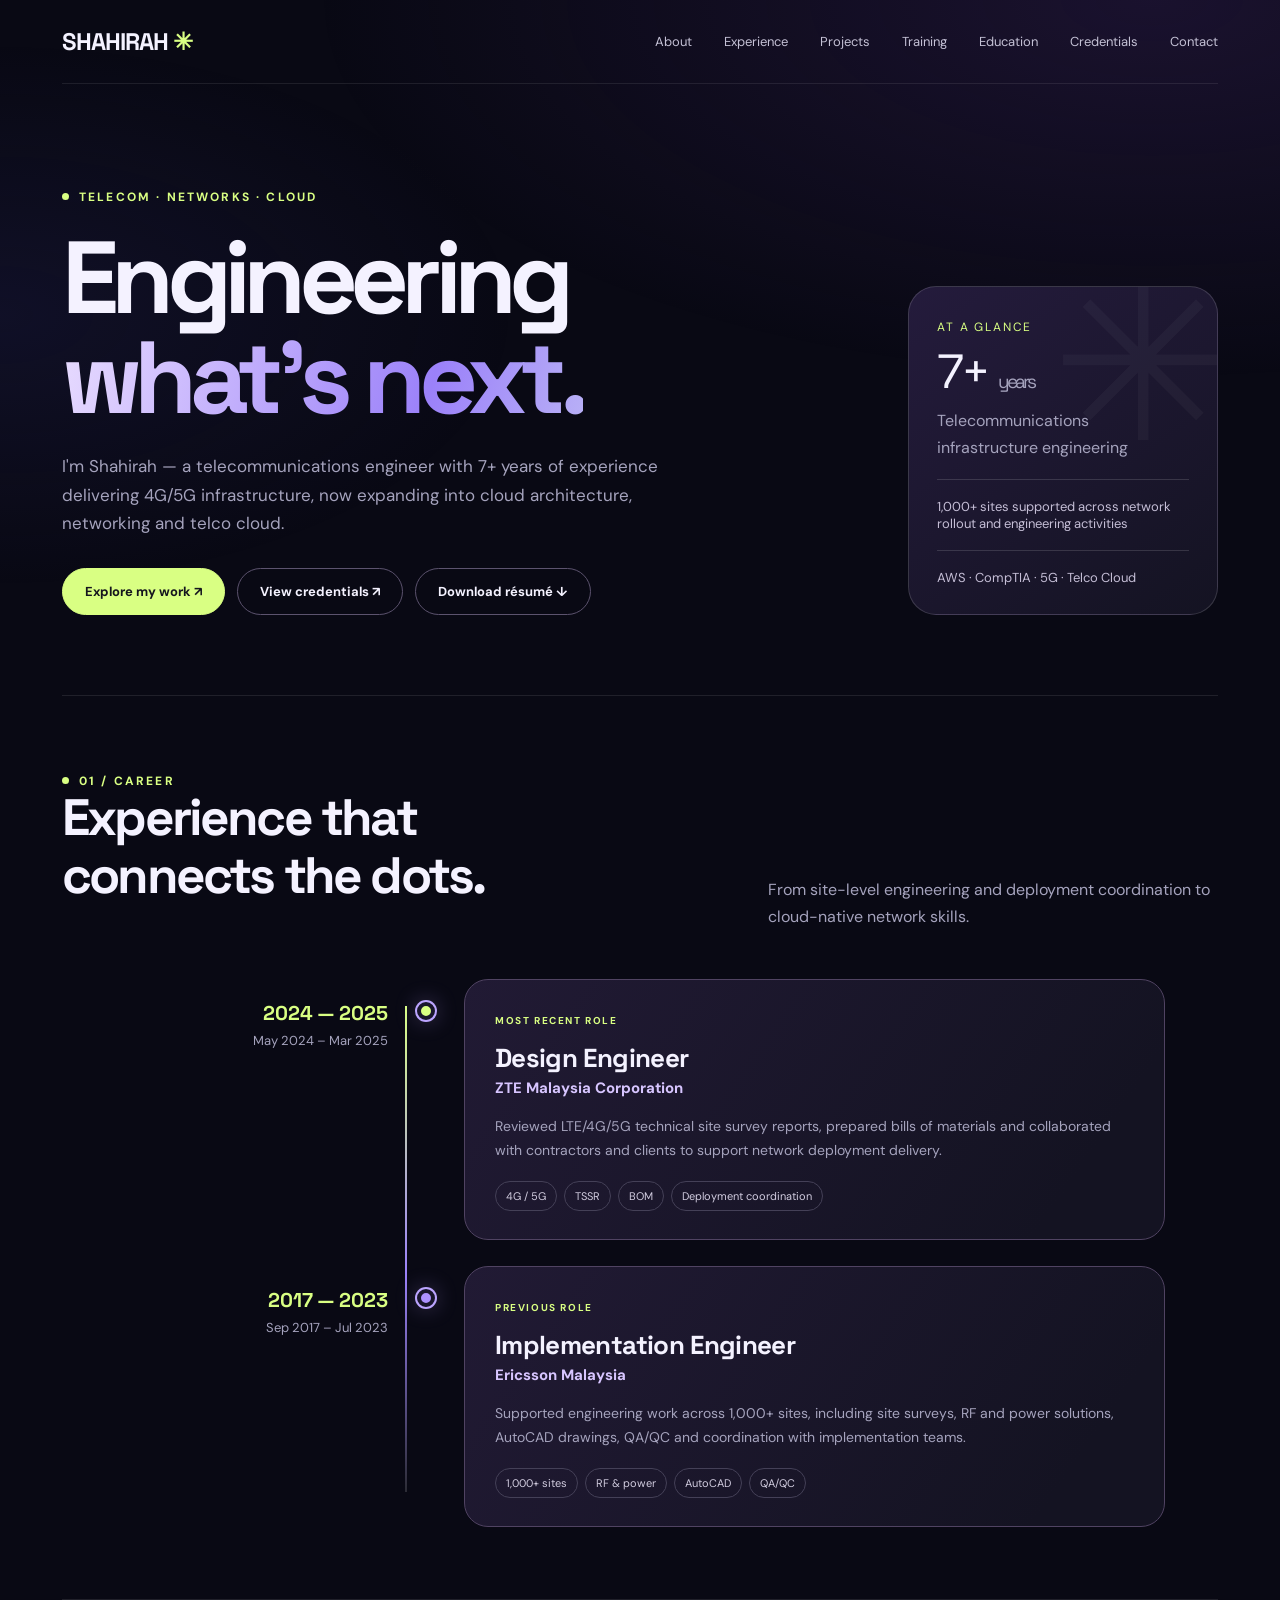
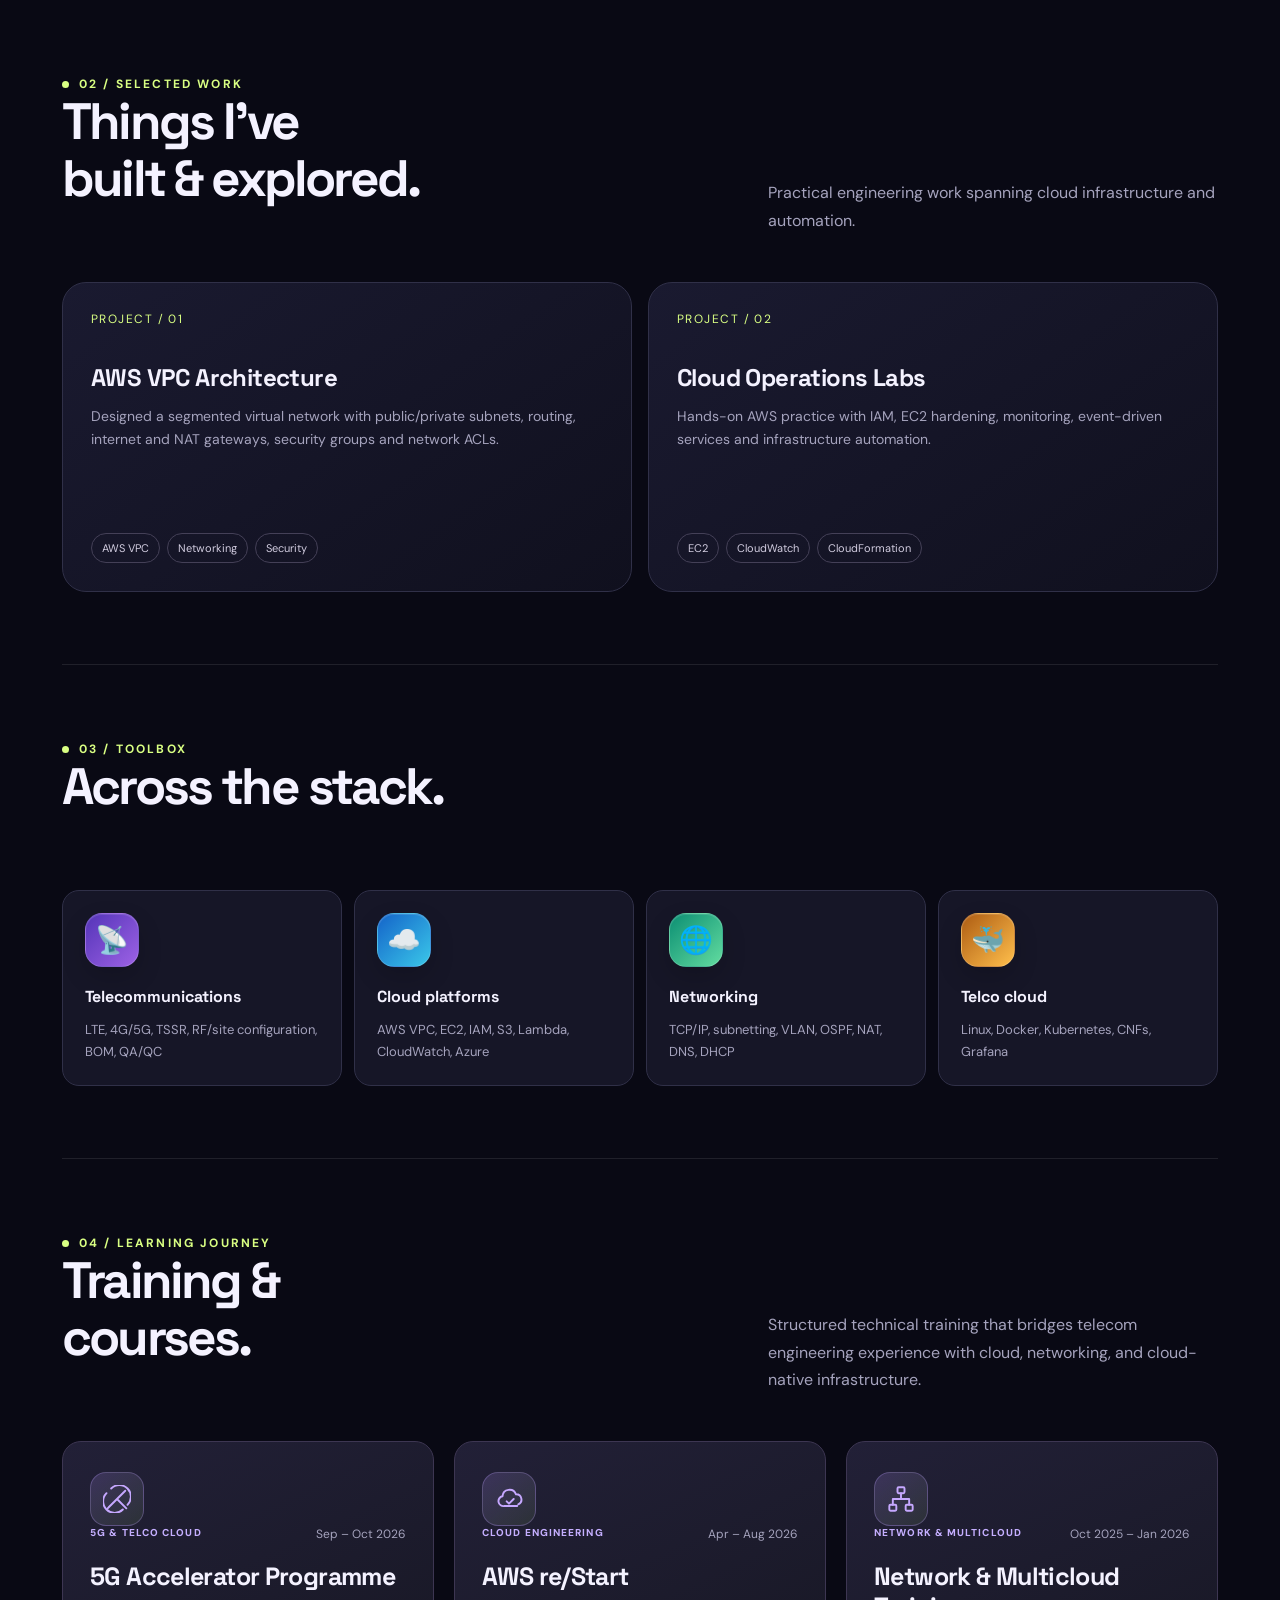
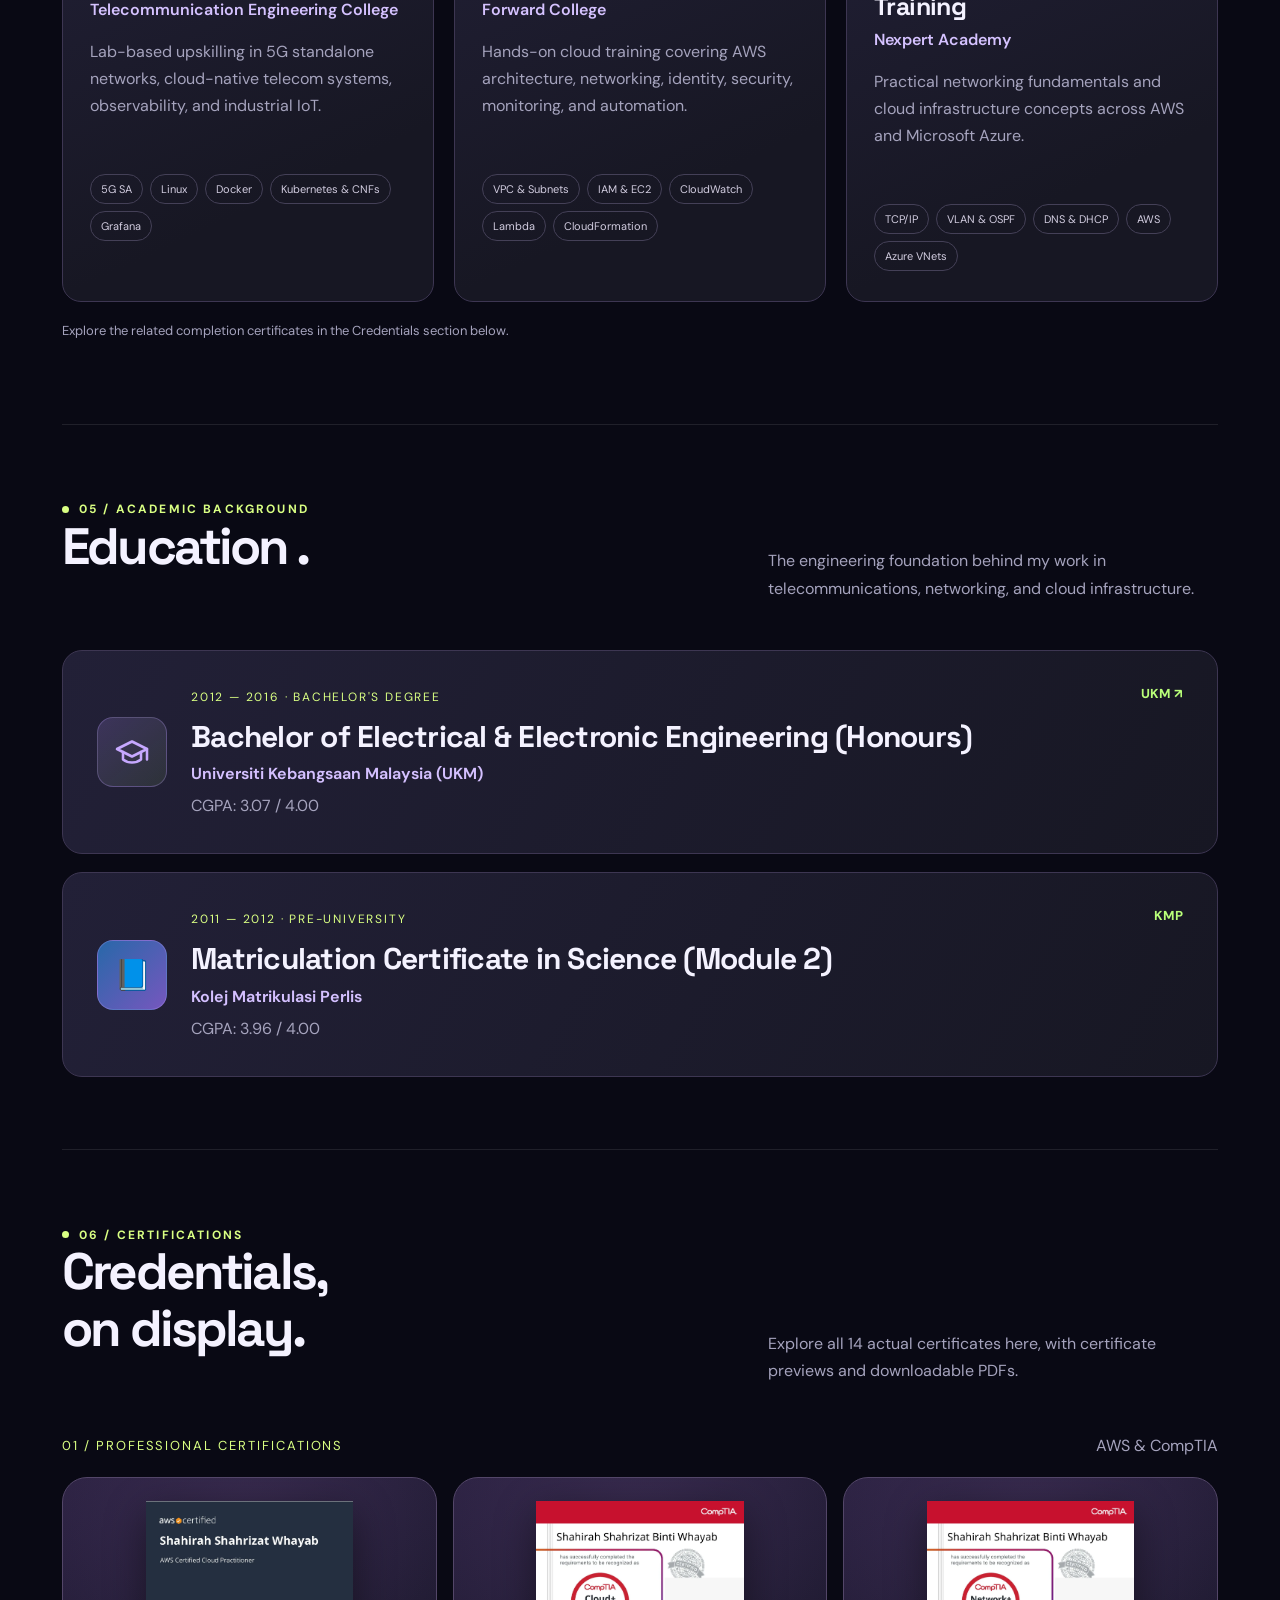
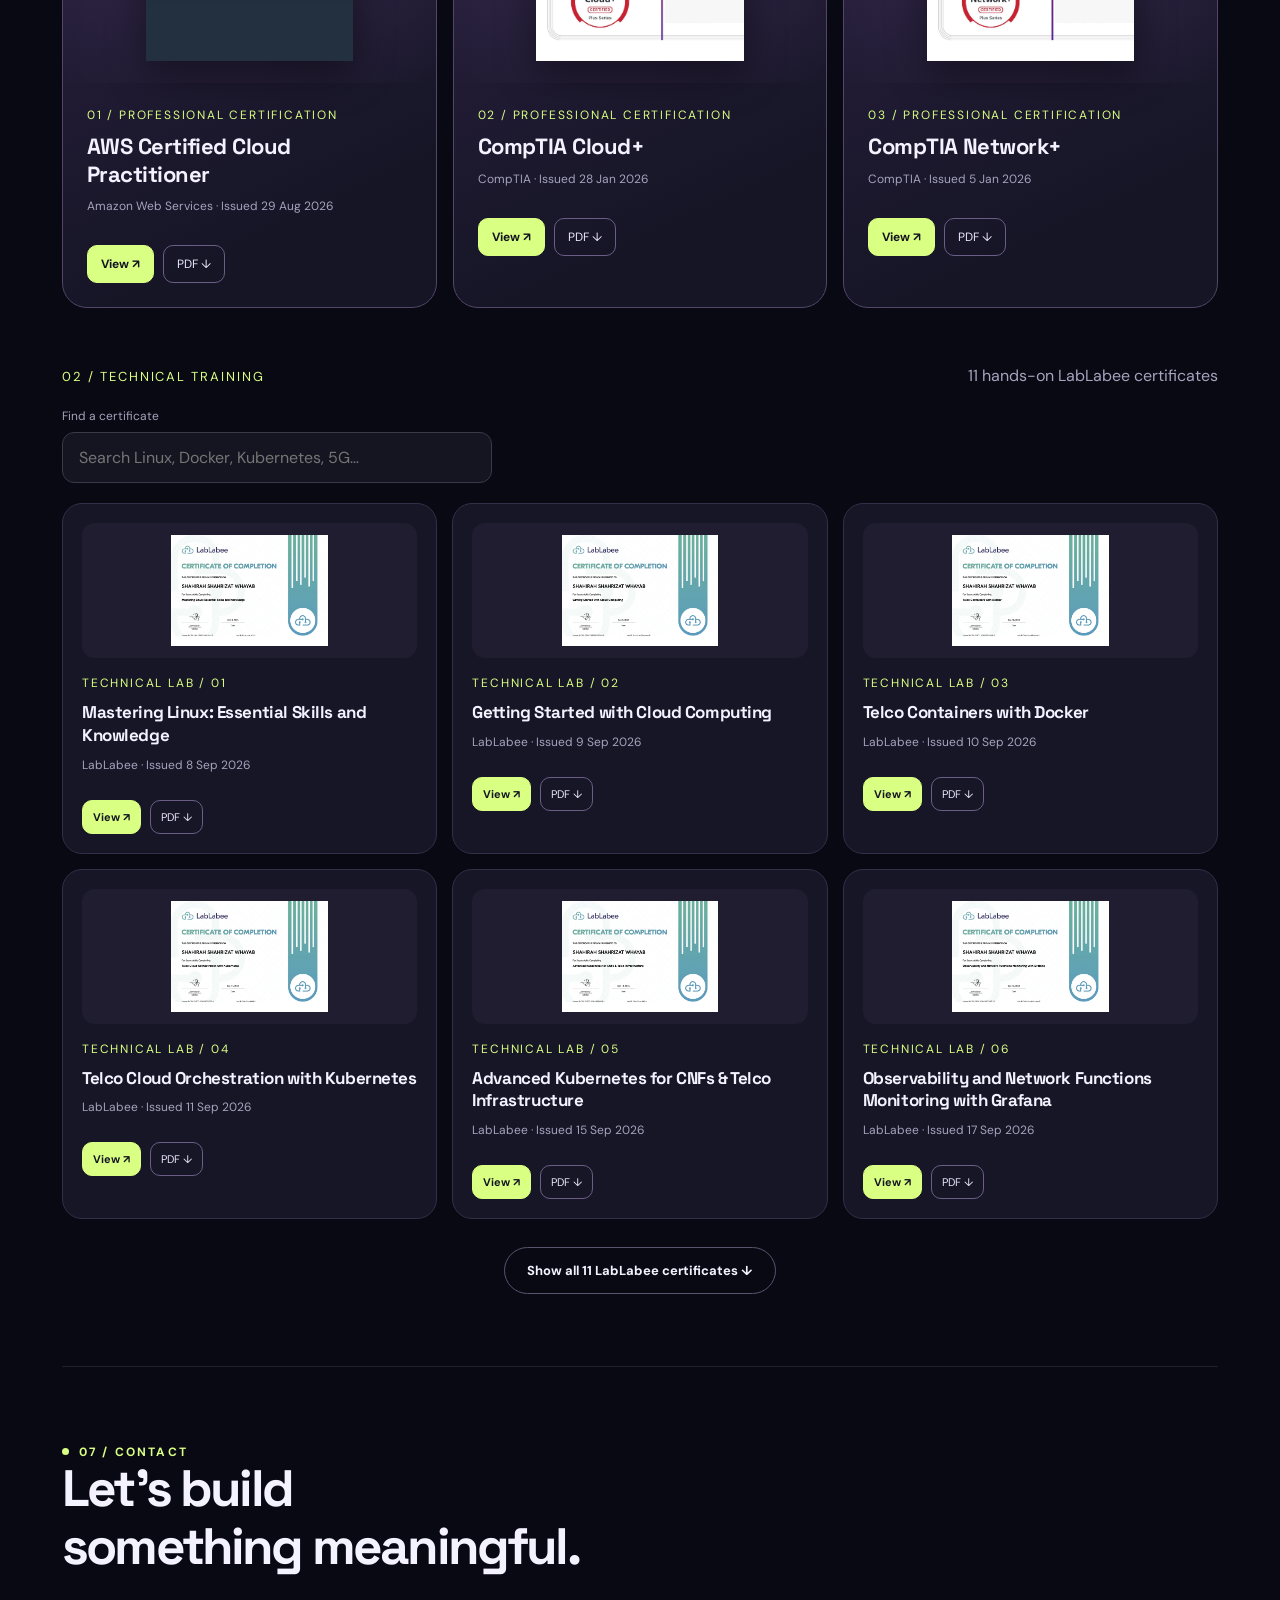
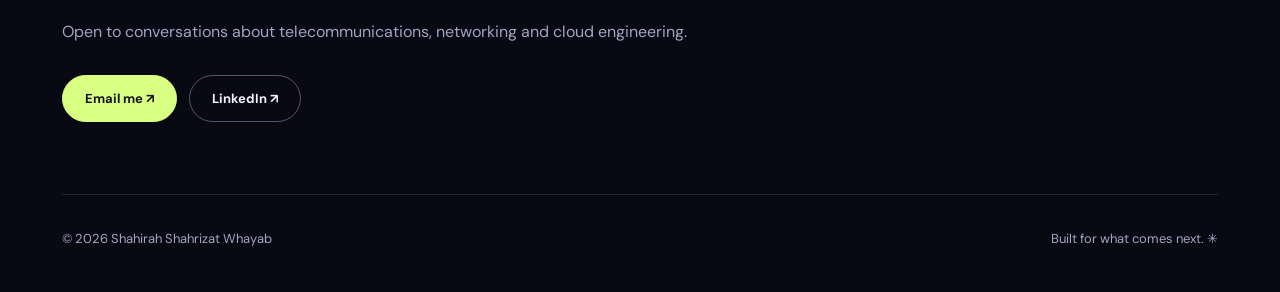
==== commit 9ecc15f1: "Add files via upload" ====
--- a/index.html
+++ b/index.html
@@ -1,29 +1,1024 @@
 <!DOCTYPE html>
+<html lang="en">
+ <head>
+  <meta charset="utf-8"/>
+  <meta content="width=device-width,initial-scale=1" name="viewport"/>
+  <meta content="Shahirah Shahrizat Whayab &mdash; telecommunications, networking and cloud engineering portfolio" name="description"/>
+  <title>
+   Shahirah Shahrizat &mdash; Telecom, Network &amp; Cloud Engineer
+  </title>
+  <link href="style.css" rel="stylesheet"/>
+ </head>
+ <body>
+  <div class="shell">
+   <nav class="nav">
+    <a class="logo" href="index.html">
+     SHAHIRAH
+     <em>
+      ✳
+     </em>
+    </a>
+    <div class="navlinks">
+     <a href="index.html#about">
+      About
+     </a>
+     <a href="index.html#work">
+      Experience
+     </a>
+     <a href="index.html#projects">
+      Projects
+     </a>
+     <a href="#training">
+      Training
+     </a>
+     <a href="#education">
+      Education
+     </a>
+     <a href="#credentials">
+      Credentials
+     </a>
+     <a href="#contact">
+      Contact
+     </a>
+    </div>
+   </nav>
+   <main>
+    <!-- HERO / ABOUT — Edit your introduction and resume link here -->
+    <section class="hero" id="about">
+     <div>
+      <div class="kicker">
+       Telecom &middot; Networks &middot; Cloud
+      </div>
+      <h1>
+       Engineering
+       <br/>
+       <span class="gradient">
+        what's next.
+       </span>
+      </h1>
+      <p class="muted intro">
+       I'm Shahirah &mdash; a telecommunications engineer with 7+ years of experience delivering 4G/5G infrastructure, now expanding into cloud architecture, networking and telco cloud.
+      </p>
+      <div class="buttons">
+       <a class="btn" href="#projects">
+        Explore my work &nearrow;
+       </a>
+       <a class="btn ghost" href="#credentials">
+        View credentials &nearrow;
+       </a>
+       <a aria-label="Download Shahirah Shahrizat Whayab resume as PDF" class="btn ghost" download="Shahirah_Shahrizat_Whayab_Resume.pdf" href="assets/Shahirah_Shahrizat_Whayab_Resume.pdf">
+        Download r&eacute;sum&eacute; &darr;
+       </a>
+      </div>
+     </div>
+     <aside class="hero-aside">
+      <span class="eyebrow">
+       At a glance
+      </span>
+      <div class="stat">
+       7+
+       <span style="font-size:19px;color:var(--muted)">
+        years
+       </span>
+      </div>
+      <div class="muted">
+       Telecommunications infrastructure engineering
+      </div>
+      <div class="statline">
+       1,000+ sites supported across network rollout and engineering activities
+      </div>
+      <div class="statline">
+       AWS &middot; CompTIA &middot; 5G &middot; Telco Cloud
+      </div>
+     </aside>
+    </section>
+    <!-- EXPERIENCE — Add or edit timeline entries here -->
+    <section class="section" id="work">
+     <div class="section-top">
+      <div>
+       <div class="kicker">
+        01 / Career
+       </div>
+       <h2>
+        Experience that
+        <br/>
+        connects the dots.
+       </h2>
+      </div>
+      <p class="muted">
+       From site-level engineering and deployment coordination to cloud-native network skills.
+      </p>
+     </div>
+     <div aria-label="Professional experience timeline" class="career-timeline">
+      <article class="timeline-entry">
+       <div class="timeline-date">
+        <span class="timeline-year">
+         2024 &mdash; 2025
+        </span>
+        <span>
+         May 2024 &ndash; Mar 2025
+        </span>
+       </div>
+       <div aria-hidden="true" class="timeline-marker">
+       </div>
+       <div class="timeline-card">
+        <span class="timeline-type">
+         MOST RECENT ROLE
+        </span>
+        <h3>
+         Design Engineer
+        </h3>
+        <p class="timeline-company">
+         ZTE Malaysia Corporation
+        </p>
+        <p>
+         Reviewed LTE/4G/5G technical site survey reports, prepared bills of materials and collaborated with contractors and clients to support network deployment delivery.
+        </p>
+        <div class="chips">
+         <span>
+          4G / 5G
+         </span>
+         <span>
+          TSSR
+         </span>
+         <span>
+          BOM
+         </span>
+         <span>
+          Deployment coordination
+         </span>
+        </div>
+       </div>
+      </article>
+      <article class="timeline-entry">
+       <div class="timeline-date">
+        <span class="timeline-year">
+         2017 &mdash; 2023
+        </span>
+        <span>
+         Sep 2017 &ndash; Jul 2023
+        </span>
+       </div>
+       <div aria-hidden="true" class="timeline-marker">
+       </div>
+       <div class="timeline-card">
+        <span class="timeline-type">
+         PREVIOUS ROLE
+        </span>
+        <h3>
+         Implementation Engineer
+        </h3>
+        <p class="timeline-company">
+         Ericsson Malaysia
+        </p>
+        <p>
+         Supported engineering work across 1,000+ sites, including site surveys, RF and power solutions, AutoCAD drawings, QA/QC and coordination with implementation teams.
+        </p>
+        <div class="chips">
+         <span>
+          1,000+ sites
+         </span>
+         <span>
+          RF &amp; power
+         </span>
+         <span>
+          AutoCAD
+         </span>
+         <span>
+          QA/QC
+         </span>
+        </div>
+       </div>
+      </article>
+     </div>
+    </section>
+    <!-- PROJECTS — Duplicate a project card to add a new project -->
+    <section class="section" id="projects">
+     <div class="section-top">
+      <div>
+       <div class="kicker">
+        02 / Selected work
+       </div>
+       <h2>
+        Things I've
+        <br/>
+        built &amp; explored.
+       </h2>
+      </div>
+      <p class="muted">
+       Practical engineering work spanning cloud infrastructure and automation.
+      </p>
+     </div>
+     <div class="grid3">
+      <!-- PROJECT 01 — Edit title, description, and technology tags below -->
+      <article class="project">
+       <span class="number">
+        PROJECT / 01
+       </span>
+       <h3>
+        AWS VPC Architecture
+       </h3>
+       <p>
+        Designed a segmented virtual network with public/private subnets, routing, internet and NAT gateways, security groups and network ACLs.
+       </p>
+       <div class="chips">
+        <span>
+         AWS VPC
+        </span>
+        <span>
+         Networking
+        </span>
+        <span>
+         Security
+        </span>
+       </div>
+      </article>
+      <!-- PROJECT 02 — Edit title, description, and technology tags below -->
+      <article class="project">
+       <span class="number">
+        PROJECT / 02
+       </span>
+       <h3>
+        Cloud Operations Labs
+       </h3>
+       <p>
+        Hands-on AWS practice with IAM, EC2 hardening, monitoring, event-driven services and infrastructure automation.
+       </p>
+       <div class="chips">
+        <span>
+         EC2
+        </span>
+        <span>
+         CloudWatch
+        </span>
+        <span>
+         CloudFormation
+        </span>
+       </div>
+      </article>
+      <!-- ADD NEW PROJECT HERE: Copy an <article class="project"> block above and update its content. -->
+     </div>
+    </section>
+    <!-- SKILLS — Edit skill categories and descriptions here -->
+    <section class="section" id="skills">
+     <div class="section-top">
+      <div>
+       <div class="kicker">
+        03 / Toolbox
+       </div>
+       <h2>
+        Across the stack.
+       </h2>
+      </div>
+     </div>
+     <div class="skillgrid">
+      <div class="skill">
+       <span aria-hidden="true" class="skill-icon telecom">
+        📡
+       </span>
+       <strong>
+        Telecommunications
+       </strong>
+       <p>
+        LTE, 4G/5G, TSSR, RF/site configuration, BOM, QA/QC
+       </p>
+      </div>
+      <div class="skill">
+       <span aria-hidden="true" class="skill-icon cloud">
+        ☁️
+       </span>
+       <strong>
+        Cloud platforms
+       </strong>
+       <p>
+        AWS VPC, EC2, IAM, S3, Lambda, CloudWatch, Azure
+       </p>
+      </div>
+      <div class="skill">
+       <span aria-hidden="true" class="skill-icon network">
+        🌐
+       </span>
+       <strong>
+        Networking
+       </strong>
+       <p>
+        TCP/IP, subnetting, VLAN, OSPF, NAT, DNS, DHCP
+       </p>
+      </div>
+      <div class="skill">
+       <span aria-hidden="true" class="skill-icon telco">
+        🐳
+       </span>
+       <strong>
+        Telco cloud
+       </strong>
+       <p>
+        Linux, Docker, Kubernetes, CNFs, Grafana
+       </p>
+      </div>
+     </div>
+    </section>
+    <!-- TRAINING & COURSES — Edit training programmes here -->
+    <section class="section" id="training">
+     <div class="section-top">
+      <div>
+       <div class="kicker">
+        04 / Learning journey
+       </div>
+       <h2>
+        Training &amp;
+        <br/>
+        <span class="gradient">
+         courses.
+        </span>
+       </h2>
+      </div>
+      <p class="muted">
+       Structured technical training that bridges telecom engineering experience with cloud, networking, and cloud-native infrastructure.
+      </p>
+     </div>
+     <div class="training-grid">
+      <article class="training-card">
+       <div aria-hidden="true" class="training-icon">
+        <svg fill="none" stroke="currentColor" stroke-linecap="round" stroke-linejoin="round" stroke-width="1.65" viewbox="0 0 24 24">
+         <path d="M4.9 19.1 19.1 4.9M12 12l8 8M12 12l-8 8">
+         </path>
+         <path d="M7 3a9 9 0 0 1 14 14M3 7a9 9 0 0 0 14 14">
+         </path>
+        </svg>
+       </div>
+       <div class="training-top">
+        <span class="training-tag">
+         5G &amp; TELCO CLOUD
+        </span>
+        <span class="training-date">
+         Sep &ndash; Oct 2026
+        </span>
+       </div>
+       <h3>
+        5G Accelerator Programme
+       </h3>
+       <p class="training-org">
+        Telecommunication Engineering College
+       </p>
+       <p>
+        Lab-based upskilling in 5G standalone networks, cloud-native telecom systems, observability, and industrial IoT.
+       </p>
+       <div class="chips">
+        <span>
+         5G SA
+        </span>
+        <span>
+         Linux
+        </span>
+        <span>
+         Docker
+        </span>
+        <span>
+         Kubernetes &amp; CNFs
+        </span>
+        <span>
+         Grafana
+        </span>
+       </div>
+      </article>
+      <article class="training-card">
+       <div aria-hidden="true" class="training-icon">
+        <svg fill="none" stroke="currentColor" stroke-linecap="round" stroke-linejoin="round" stroke-width="1.65" viewbox="0 0 24 24">
+         <path d="M20 16.6A4.5 4.5 0 0 0 18 8a6 6 0 0 0-11.6 1.7A4 4 0 0 0 8 18h11">
+         </path>
+         <path d="m10 14 2 2 4-4">
+         </path>
+        </svg>
+       </div>
+       <div class="training-top">
+        <span class="training-tag">
+         CLOUD ENGINEERING
+        </span>
+        <span class="training-date">
+         Apr &ndash; Aug 2026
+        </span>
+       </div>
+       <h3>
+        AWS re/Start
+       </h3>
+       <p class="training-org">
+        Forward College
+       </p>
+       <p>
+        Hands-on cloud training covering AWS architecture, networking, identity, security, monitoring, and automation.
+       </p>
+       <div class="chips">
+        <span>
+         VPC &amp; Subnets
+        </span>
+        <span>
+         IAM &amp; EC2
+        </span>
+        <span>
+         CloudWatch
+        </span>
+        <span>
+         Lambda
+        </span>
+        <span>
+         CloudFormation
+        </span>
+       </div>
+      </article>
+      <article class="training-card">
+       <div aria-hidden="true" class="training-icon">
+        <svg fill="none" stroke="currentColor" stroke-linecap="round" stroke-linejoin="round" stroke-width="1.65" viewbox="0 0 24 24">
+         <rect height="5" rx="1" width="6" x="9" y="2">
+         </rect>
+         <rect height="5" rx="1" width="6" x="2" y="17">
+         </rect>
+         <rect height="5" rx="1" width="6" x="16" y="17">
+         </rect>
+         <path d="M12 7v5M5 17v-5h14v5">
+         </path>
+        </svg>
+       </div>
+       <div class="training-top">
+        <span class="training-tag">
+         NETWORK &amp; MULTICLOUD
+        </span>
+        <span class="training-date">
+         Oct 2025 &ndash; Jan 2026
+        </span>
+       </div>
+       <h3>
+        Network &amp; Multicloud Training
+       </h3>
+       <p class="training-org">
+        Nexpert Academy
+       </p>
+       <p>
+        Practical networking fundamentals and cloud infrastructure concepts across AWS and Microsoft Azure.
+       </p>
+       <div class="chips">
+        <span>
+         TCP/IP
+        </span>
+        <span>
+         VLAN &amp; OSPF
+        </span>
+        <span>
+         DNS &amp; DHCP
+        </span>
+        <span>
+         AWS
+        </span>
+        <span>
+         Azure VNets
+        </span>
+       </div>
+      </article>
+     </div>
+     <p class="training-note">
+      Explore the related completion certificates in the Credentials section below.
+     </p>
+    </section>
+    <!-- EDUCATION — Edit academic qualifications here -->
+    <section class="section" id="education">
+     <div class="section-top">
+      <div>
+       <div class="kicker">
+        05 / Academic background
+       </div>
+       <h2>
+        Education
+        <span class="gradient">
+         .
+        </span>
+       </h2>
+      </div>
+      <p class="muted">
+       The engineering foundation behind my work in telecommunications, networking, and cloud infrastructure.
+      </p>
+     </div>
+     <article class="education-card">
+      <div aria-hidden="true" class="education-icon">
+       <svg fill="none" stroke="currentColor" stroke-linecap="round" stroke-linejoin="round" stroke-width="1.7" viewbox="0 0 24 24">
+        <path d="m2 10 10-5 10 5-10 5-10-5Z">
+        </path>
+        <path d="M6 12v5c3.5 2.7 8.5 2.7 12 0v-5M22 10v7">
+        </path>
+       </svg>
+      </div>
+      <div class="education-content">
+       <span class="eyebrow">
+        2012 &mdash; 2016 &middot; Bachelor's degree
+       </span>
+       <h3>
+        Bachelor of Electrical &amp; Electronic Engineering (Honours)
+       </h3>
+       <p class="education-school">
+        Universiti Kebangsaan Malaysia (UKM)
+       </p>
+       <p class="muted">
+        CGPA: 3.07 / 4.00
+       </p>
+      </div>
+      <span class="education-mark">
+       UKM &nearrow;
+      </span>
+     </article>
+     <article class="education-card matriculation-card">
+      <div aria-hidden="true" class="education-icon matriculation-icon">
+       📘
+      </div>
+      <div class="education-content">
+       <span class="eyebrow">
+        2011 &mdash; 2012 &middot; Pre-university
+       </span>
+       <h3>
+        Matriculation Certificate in Science (Module 2)
+       </h3>
+       <p class="education-school">
+        Kolej Matrikulasi Perlis
+       </p>
+       <p class="muted">
+        CGPA: 3.96 / 4.00
+       </p>
+      </div>
+      <span class="education-mark">
+       KMP
+      </span>
+     </article>
+    </section>
+    <!-- CERTIFICATIONS — Edit professional and LabLabee certificates here -->
+    <section class="section" id="credentials">
+     <div class="section-top">
+      <div>
+       <div class="kicker">
+        06 / Certifications
+       </div>
+       <h2>
+        Credentials,
+        <br/>
+        <span class="gradient">
+         on display.
+        </span>
+       </h2>
+      </div>
+      <p class="muted">
+       Explore all 14 actual certificates here, with certificate previews and downloadable PDFs.
+      </p>
+     </div>
+     <div class="credential-subheading">
+      <span class="eyebrow">
+       01 / Professional certifications
+      </span>
+      <span class="muted">
+       AWS &amp; CompTIA
+      </span>
+     </div>
+     <div class="featgrid">
+      <article class="featured" data-title="aws certified cloud practitioner">
+       <div class="preview">
+        <img alt="AWS Certified Cloud Practitioner certificate preview" src="assets/certificates/certificate-01.webp"/>
+       </div>
+       <div class="featbody">
+        <span class="eyebrow">
+         01 / Professional certification
+        </span>
+        <h3>
+         AWS Certified Cloud Practitioner
+        </h3>
+        <p>
+         Amazon Web Services &middot; Issued 29 Aug 2026
+        </p>
+        <div class="actions">
+         <button class="view" data-img="assets/certificates/certificate-01.webp" data-title="AWS Certified Cloud Practitioner">
+          View &nearrow;
+         </button>
+         <a download="" href="assets/pdfs/certificate-01.pdf">
+          PDF &darr;
+         </a>
+        </div>
+       </div>
+      </article>
+      <article class="featured" data-title="comptia cloud+">
+       <div class="preview">
+        <img alt="CompTIA Cloud+ certificate preview" src="assets/certificates/certificate-02.webp"/>
+       </div>
+       <div class="featbody">
+        <span class="eyebrow">
+         02 / Professional certification
+        </span>
+        <h3>
+         CompTIA Cloud+
+        </h3>
+        <p>
+         CompTIA &middot; Issued 28 Jan 2026
+        </p>
+        <div class="actions">
+         <button class="view" data-img="assets/certificates/certificate-02.webp" data-title="CompTIA Cloud+">
+          View &nearrow;
+         </button>
+         <a download="" href="assets/pdfs/certificate-02.pdf">
+          PDF &darr;
+         </a>
+        </div>
+       </div>
+      </article>
+      <article class="featured" data-title="comptia network+">
+       <div class="preview">
+        <img alt="CompTIA Network+ certificate preview" src="assets/certificates/certificate-03.webp"/>
+       </div>
+       <div class="featbody">
+        <span class="eyebrow">
+         03 / Professional certification
+        </span>
+        <h3>
+         CompTIA Network+
+        </h3>
+        <p>
+         CompTIA &middot; Issued 5 Jan 2026
+        </p>
+        <div class="actions">
+         <button class="view" data-img="assets/certificates/certificate-03.webp" data-title="CompTIA Network+">
+          View &nearrow;
+         </button>
+         <a download="" href="assets/pdfs/certificate-03.pdf">
+          PDF &darr;
+         </a>
+        </div>
+       </div>
+      </article>
+     </div>
+     <div class="credential-subheading labs-heading">
+      <span class="eyebrow">
+       02 / Technical training
+      </span>
+      <span class="muted">
+       11 hands-on LabLabee certificates
+      </span>
+     </div>
+     <div class="home-cert-controls">
+      <label for="home-cert-search">
+       Find a certificate
+      </label>
+      <input autocomplete="off" id="home-cert-search" placeholder="Search Linux, Docker, Kubernetes, 5G&hellip;" type="search"/>
+     </div>
+     <div class="labs">
+      <article class="mini" data-title="mastering linux: essential skills and knowledge">
+       <div class="thumb">
+        <img alt="Mastering Linux: Essential Skills and Knowledge certificate preview" loading="lazy" src="assets/certificates/certificate-04.webp"/>
+       </div>
+       <span class="eyebrow">
+        Technical lab / 01
+       </span>
+       <h3>
+        Mastering Linux: Essential Skills and Knowledge
+       </h3>
+       <p class="date">
+        LabLabee &middot; Issued 8 Sep 2026
+       </p>
+       <div class="actions">
+        <button class="view" data-img="assets/certificates/certificate-04.webp" data-title="Mastering Linux: Essential Skills and Knowledge">
+         View &nearrow;
+        </button>
+        <a download="" href="assets/pdfs/certificate-04.pdf">
+         PDF &darr;
+        </a>
+       </div>
+      </article>
+      <article class="mini" data-title="getting started with cloud computing">
+       <div class="thumb">
+        <img alt="Getting Started with Cloud Computing certificate preview" loading="lazy" src="assets/certificates/certificate-05.webp"/>
+       </div>
+       <span class="eyebrow">
+        Technical lab / 02
+       </span>
+       <h3>
+        Getting Started with Cloud Computing
+       </h3>
+       <p class="date">
+        LabLabee &middot; Issued 9 Sep 2026
+       </p>
+       <div class="actions">
+        <button class="view" data-img="assets/certificates/certificate-05.webp" data-title="Getting Started with Cloud Computing">
+         View &nearrow;
+        </button>
+        <a download="" href="assets/pdfs/certificate-05.pdf">
+         PDF &darr;
+        </a>
+       </div>
+      </article>
+      <article class="mini" data-title="telco containers with docker">
+       <div class="thumb">
+        <img alt="Telco Containers with Docker certificate preview" loading="lazy" src="assets/certificates/certificate-06.webp"/>
+       </div>
+       <span class="eyebrow">
+        Technical lab / 03
+       </span>
+       <h3>
+        Telco Containers with Docker
+       </h3>
+       <p class="date">
+        LabLabee &middot; Issued 10 Sep 2026
+       </p>
+       <div class="actions">
+        <button class="view" data-img="assets/certificates/certificate-06.webp" data-title="Telco Containers with Docker">
+         View &nearrow;
+        </button>
+        <a download="" href="assets/pdfs/certificate-06.pdf">
+         PDF &darr;
+        </a>
+       </div>
+      </article>
+      <article class="mini" data-title="telco cloud orchestration with kubernetes">
+       <div class="thumb">
+        <img alt="Telco Cloud Orchestration with Kubernetes certificate preview" loading="lazy" src="assets/certificates/certificate-07.webp"/>
+       </div>
+       <span class="eyebrow">
+        Technical lab / 04
+       </span>
+       <h3>
+        Telco Cloud Orchestration with Kubernetes
+       </h3>
+       <p class="date">
+        LabLabee &middot; Issued 11 Sep 2026
+       </p>
+       <div class="actions">
+        <button class="view" data-img="assets/certificates/certificate-07.webp" data-title="Telco Cloud Orchestration with Kubernetes">
+         View &nearrow;
+        </button>
+        <a download="" href="assets/pdfs/certificate-07.pdf">
+         PDF &darr;
+        </a>
+       </div>
+      </article>
+      <article class="mini" data-title="advanced kubernetes for cnfs &amp; telco infrastructure">
+       <div class="thumb">
+        <img alt="Advanced Kubernetes for CNFs &amp; Telco Infrastructure certificate preview" loading="lazy" src="assets/certificates/certificate-08.webp"/>
+       </div>
+       <span class="eyebrow">
+        Technical lab / 05
+       </span>
+       <h3>
+        Advanced Kubernetes for CNFs &amp; Telco Infrastructure
+       </h3>
+       <p class="date">
+        LabLabee &middot; Issued 15 Sep 2026
+       </p>
+       <div class="actions">
+        <button class="view" data-img="assets/certificates/certificate-08.webp" data-title="Advanced Kubernetes for CNFs &amp; Telco Infrastructure">
+         View &nearrow;
+        </button>
+        <a download="" href="assets/pdfs/certificate-08.pdf">
+         PDF &darr;
+        </a>
+       </div>
+      </article>
+      <article class="mini" data-title="observability and network functions monitoring with grafana">
+       <div class="thumb">
+        <img alt="Observability and Network Functions Monitoring with Grafana certificate preview" loading="lazy" src="assets/certificates/certificate-09.webp"/>
+       </div>
+       <span class="eyebrow">
+        Technical lab / 06
+       </span>
+       <h3>
+        Observability and Network Functions Monitoring with Grafana
+       </h3>
+       <p class="date">
+        LabLabee &middot; Issued 17 Sep 2026
+       </p>
+       <div class="actions">
+        <button class="view" data-img="assets/certificates/certificate-09.webp" data-title="Observability and Network Functions Monitoring with Grafana">
+         View &nearrow;
+        </button>
+        <a download="" href="assets/pdfs/certificate-09.pdf">
+         PDF &darr;
+        </a>
+       </div>
+      </article>
+      <article class="mini" data-title="5g new radio: understanding the basics">
+       <div class="thumb">
+        <img alt="5G New Radio: Understanding the Basics certificate preview" loading="lazy" src="assets/certificates/certificate-10.webp"/>
+       </div>
+       <span class="eyebrow">
+        Technical lab / 07
+       </span>
+       <h3>
+        5G New Radio: Understanding the Basics
+       </h3>
+       <p class="date">
+        LabLabee &middot; Issued 7 Oct 2026
+       </p>
+       <div class="actions">
+        <button class="view" data-img="assets/certificates/certificate-10.webp" data-title="5G New Radio: Understanding the Basics">
+         View &nearrow;
+        </button>
+        <a download="" href="assets/pdfs/certificate-10.pdf">
+         PDF &darr;
+        </a>
+       </div>
+      </article>
+      <article class="mini" data-title="explore 5g end-to-end standalone network">
+       <div class="thumb">
+        <img alt="Explore 5G End-to-End Standalone Network certificate preview" loading="lazy" src="assets/certificates/certificate-11.webp"/>
+       </div>
+       <span class="eyebrow">
+        Technical lab / 08
+       </span>
+       <h3>
+        Explore 5G End-to-End Standalone Network
+       </h3>
+       <p class="date">
+        LabLabee &middot; Issued 6 Oct 2026
+       </p>
+       <div class="actions">
+        <button class="view" data-img="assets/certificates/certificate-11.webp" data-title="Explore 5G End-to-End Standalone Network">
+         View &nearrow;
+        </button>
+        <a download="" href="assets/pdfs/certificate-11.pdf">
+         PDF &darr;
+        </a>
+       </div>
+      </article>
+      <article class="mini" data-title="industrial iot: sensor to cloud">
+       <div class="thumb">
+        <img alt="Industrial IoT: sensor to cloud certificate preview" loading="lazy" src="assets/certificates/certificate-12.webp"/>
+       </div>
+       <span class="eyebrow">
+        Technical lab / 09
+       </span>
+       <h3>
+        Industrial IoT: sensor to cloud
+       </h3>
+       <p class="date">
+        LabLabee &middot; Issued 28 Sep 2026
+       </p>
+       <div class="actions">
+        <button class="view" data-img="assets/certificates/certificate-12.webp" data-title="Industrial IoT: sensor to cloud">
+         View &nearrow;
+        </button>
+        <a download="" href="assets/pdfs/certificate-12.pdf">
+         PDF &darr;
+        </a>
+       </div>
+      </article>
+      <article class="mini" data-title="understanding and utilizing apis">
+       <div class="thumb">
+        <img alt="Understanding and Utilizing APIs certificate preview" loading="lazy" src="assets/certificates/certificate-13.webp"/>
+       </div>
+       <span class="eyebrow">
+        Technical lab / 10
+       </span>
+       <h3>
+        Understanding and Utilizing APIs
+       </h3>
+       <p class="date">
+        LabLabee &middot; Issued 30 Sep 2026
+       </p>
+       <div class="actions">
+        <button class="view" data-img="assets/certificates/certificate-13.webp" data-title="Understanding and Utilizing APIs">
+         View &nearrow;
+        </button>
+        <a download="" href="assets/pdfs/certificate-13.pdf">
+         PDF &darr;
+        </a>
+       </div>
+      </article>
+      <article class="mini" data-title="generative artificial intelligence for enterprise operations &amp; business teams">
+       <div class="thumb">
+        <img alt="Generative Artificial Intelligence For Enterprise Operations &amp; Business Teams certificate preview" loading="lazy" src="assets/certificates/certificate-14.webp"/>
+       </div>
+       <span class="eyebrow">
+        Technical lab / 11
+       </span>
+       <h3>
+        Generative Artificial Intelligence For Enterprise Operations &amp; Business Teams
+       </h3>
+       <p class="date">
+        LabLabee &middot; Issued 1 Oct 2026
+       </p>
+       <div class="actions">
+        <button class="view" data-img="assets/certificates/certificate-14.webp" data-title="Generative Artificial Intelligence For Enterprise Operations &amp; Business Teams">
+         View &nearrow;
+        </button>
+        <a download="" href="assets/pdfs/certificate-14.pdf">
+         PDF &darr;
+        </a>
+       </div>
+      </article>
+     </div>
+     <div class="lab-more-wrap">
+      <button aria-expanded="false" class="btn ghost" id="lab-show-more" type="button">
+       Show all 11 LabLabee certificates &darr;
+      </button>
+     </div>
+     <p class="empty" hidden="" id="home-empty">
+      No matching certificates found.
+     </p>
+    </section>
+    <!-- CONTACT — Edit email and LinkedIn links here -->
+    <section class="section" id="contact">
+     <div class="kicker">
+      07 / Contact
+     </div>
+     <h2>
+      Let's build
+      <br/>
+      <span class="gradient">
+       something meaningful.
+      </span>
+     </h2>
+     <p class="muted">
+      Open to conversations about telecommunications, networking and cloud engineering.
+     </p>
+     <div class="buttons">
+      <a class="btn" href="mailto:shahirahshahrizat@gmail.com">
+       Email me &nearrow;
+      </a>
+      <a class="btn ghost" href="https://www.linkedin.com/in/shahirah-shahrizat-whayab-614625105/" rel="noopener noreferrer" target="_blank">
+       LinkedIn &nearrow;
+      </a>
+     </div>
+    </section>
+    <dialog id="modal">
+     <div class="modalbar">
+      <strong id="modal-title">
+       Certificate preview
+      </strong>
+      <button id="close">
+       Close ✕
+      </button>
+     </div>
+     <img alt="" id="modal-img"/>
+    </dialog>
+   </main>
+   <footer class="footer">
+    <span>
+     &copy; 2026 Shahirah Shahrizat Whayab
+    </span>
+    <span>
+     Built for what comes next. ✳
+    </span>
+   </footer>
+  </div>
+  <script>
+   // Certificate preview modal
+    const certModal = document.querySelector('#modal');
+    const modalTitle = document.querySelector('#modal-title');
+    const modalImage = document.querySelector('#modal-img');
 
-<html lang="en"><head><meta charset="utf-8"/><meta content="width=device-width,initial-scale=1" name="viewport"/><meta content="Shahirah Shahrizat Whayab — telecommunications, networking and cloud engineering portfolio" name="description"/><title>Shahirah Shahrizat — Telecom, Network &amp; Cloud Engineer</title><link href="style.css" rel="stylesheet"/></head><body><div class="shell"><nav class="nav"><a class="logo" href="index.html">SHAHIRAH<em>✳</em></a><div class="navlinks"><a href="index.html#about">About</a><a href="index.html#work">Experience</a><a href="index.html#projects">Projects</a><a href="#training">Training</a><a href="#education">Education</a><a href="#credentials">Credentials</a><a href="#contact">Contact</a></div></nav><main><section class="hero" id="about"><div><div class="kicker">Telecom · Networks · Cloud</div><h1>Engineering<br/><span class="gradient">what's next.</span></h1><p class="muted intro">I'm Shahirah — a telecommunications engineer with 7+ years of experience delivering 4G/5G infrastructure, now expanding into cloud architecture, networking and telco cloud.</p><div class="buttons"><a class="btn" href="#projects">Explore my work ↗</a><a class="btn ghost" href="#credentials">View credentials ↗</a><a aria-label="Download Shahirah Shahrizat Whayab resume as PDF" class="btn ghost" download="Shahirah_Shahrizat_Whayab_Resume.pdf" href="assets/Shahirah_Shahrizat_Whayab_Resume.pdf">Download résumé ↓</a></div></div><aside class="hero-aside"><span class="eyebrow">At a glance</span><div class="stat">7+ <span style="font-size:19px;color:var(--muted)">years</span></div><div class="muted">Telecommunications infrastructure engineering</div><div class="statline">1,000+ sites supported across network rollout and engineering activities</div><div class="statline">AWS · CompTIA · 5G · Telco Cloud</div></aside></section><section class="section" id="work"><div class="section-top"><div><div class="kicker">01 / Career</div><h2>Experience that<br/>connects the dots.</h2></div><p class="muted">From site-level engineering and deployment coordination to cloud-native network skills.</p></div><div aria-label="Professional experience timeline" class="career-timeline"><article class="timeline-entry"><div class="timeline-date"><span class="timeline-year">2024 — 2025</span><span>May 2024 – Mar 2025</span></div><div aria-hidden="true" class="timeline-marker"></div><div class="timeline-card"><span class="timeline-type">MOST RECENT ROLE</span><h3>Design Engineer</h3><p class="timeline-company">ZTE Malaysia Corporation</p><p>Reviewed LTE/4G/5G technical site survey reports, prepared bills of materials and collaborated with contractors and clients to support network deployment delivery.</p><div class="chips"><span>4G / 5G</span><span>TSSR</span><span>BOM</span><span>Deployment coordination</span></div></div></article><article class="timeline-entry"><div class="timeline-date"><span class="timeline-year">2017 — 2023</span><span>Sep 2017 – Jul 2023</span></div><div aria-hidden="true" class="timeline-marker"></div><div class="timeline-card"><span class="timeline-type">PREVIOUS ROLE</span><h3>Implementation Engineer</h3><p class="timeline-company">Ericsson Malaysia</p><p>Supported engineering work across 1,000+ sites, including site surveys, RF and power solutions, AutoCAD drawings, QA/QC and coordination with implementation teams.</p><div class="chips"><span>1,000+ sites</span><span>RF &amp; power</span><span>AutoCAD</span><span>QA/QC</span></div></div></article></div></section><section class="section" id="projects"><div class="section-top"><div><div class="kicker">02 / Selected work</div><h2>Things I've<br/>built &amp; explored.</h2></div><p class="muted">Practical engineering work spanning cloud infrastructure and automation.</p></div><div class="grid3"><article class="project"><span class="number">PROJECT / 01</span><h3>AWS VPC Architecture</h3><p>Designed a segmented virtual network with public/private subnets, routing, internet and NAT gateways, security groups and network ACLs.</p><div class="chips"><span>AWS VPC</span><span>Networking</span><span>Security</span></div></article><article class="project"><span class="number">PROJECT / 02</span><h3>Cloud Operations Labs</h3><p>Hands-on AWS practice with IAM, EC2 hardening, monitoring, event-driven services and infrastructure automation.</p><div class="chips"><span>EC2</span><span>CloudWatch</span><span>CloudFormation</span></div></article></div></section><section class="section" id="skills"><div class="section-top"><div><div class="kicker">03 / Toolbox</div><h2>Across the stack.</h2></div></div><div class="skillgrid"><div class="skill"><span aria-hidden="true" class="skill-icon telecom">📡</span><strong>Telecommunications</strong><p>LTE, 4G/5G, TSSR, RF/site configuration, BOM, QA/QC</p></div><div class="skill"><span aria-hidden="true" class="skill-icon cloud">☁️</span><strong>Cloud platforms</strong><p>AWS VPC, EC2, IAM, S3, Lambda, CloudWatch, Azure</p></div><div class="skill"><span aria-hidden="true" class="skill-icon network">🌐</span><strong>Networking</strong><p>TCP/IP, subnetting, VLAN, OSPF, NAT, DNS, DHCP</p></div><div class="skill"><span aria-hidden="true" class="skill-icon telco">🐳</span><strong>Telco cloud</strong><p>Linux, Docker, Kubernetes, CNFs, Grafana</p></div></div></section><section class="section" id="training"><div class="section-top"><div><div class="kicker">04 / Learning journey</div><h2>Training &amp;<br/><span class="gradient">courses.</span></h2></div><p class="muted">Structured technical training that bridges telecom engineering experience with cloud, networking, and cloud-native infrastructure.</p></div><div class="training-grid"><article class="training-card"><div aria-hidden="true" class="training-icon"><svg fill="none" stroke="currentColor" stroke-linecap="round" stroke-linejoin="round" stroke-width="1.65" viewbox="0 0 24 24"><path d="M4.9 19.1 19.1 4.9M12 12l8 8M12 12l-8 8"></path><path d="M7 3a9 9 0 0 1 14 14M3 7a9 9 0 0 0 14 14"></path></svg></div><div class="training-top"><span class="training-tag">5G &amp; TELCO CLOUD</span><span class="training-date">Sep – Oct 2026</span></div><h3>5G Accelerator Programme</h3><p class="training-org">Telecommunication Engineering College</p><p>Lab-based upskilling in 5G standalone networks, cloud-native telecom systems, observability, and industrial IoT.</p><div class="chips"><span>5G SA</span><span>Linux</span><span>Docker</span><span>Kubernetes &amp; CNFs</span><span>Grafana</span></div></article><article class="training-card"><div aria-hidden="true" class="training-icon"><svg fill="none" stroke="currentColor" stroke-linecap="round" stroke-linejoin="round" stroke-width="1.65" viewbox="0 0 24 24"><path d="M20 16.6A4.5 4.5 0 0 0 18 8a6 6 0 0 0-11.6 1.7A4 4 0 0 0 8 18h11"></path><path d="m10 14 2 2 4-4"></path></svg></div><div class="training-top"><span class="training-tag">CLOUD ENGINEERING</span><span class="training-date">Apr – Aug 2026</span></div><h3>AWS re/Start</h3><p class="training-org">Forward College</p><p>Hands-on cloud training covering AWS architecture, networking, identity, security, monitoring, and automation.</p><div class="chips"><span>VPC &amp; Subnets</span><span>IAM &amp; EC2</span><span>CloudWatch</span><span>Lambda</span><span>CloudFormation</span></div></article><article class="training-card"><div aria-hidden="true" class="training-icon"><svg fill="none" stroke="currentColor" stroke-linecap="round" stroke-linejoin="round" stroke-width="1.65" viewbox="0 0 24 24"><rect height="5" rx="1" width="6" x="9" y="2"></rect><rect height="5" rx="1" width="6" x="2" y="17"></rect><rect height="5" rx="1" width="6" x="16" y="17"></rect><path d="M12 7v5M5 17v-5h14v5"></path></svg></div><div class="training-top"><span class="training-tag">NETWORK &amp; MULTICLOUD</span><span class="training-date">Oct 2025 – Jan 2026</span></div><h3>Network &amp; Multicloud Training</h3><p class="training-org">Nexpert Academy</p><p>Practical networking fundamentals and cloud infrastructure concepts across AWS and Microsoft Azure.</p><div class="chips"><span>TCP/IP</span><span>VLAN &amp; OSPF</span><span>DNS &amp; DHCP</span><span>AWS</span><span>Azure VNets</span></div></article></div><p class="training-note">Explore the related completion certificates in the Credentials section below.</p></section><section class="section" id="education"><div class="section-top"><div><div class="kicker">05 / Academic background</div><h2>Education<span class="gradient">.</span></h2></div><p class="muted">The engineering foundation behind my work in telecommunications, networking, and cloud infrastructure.</p></div><article class="education-card"><div aria-hidden="true" class="education-icon"><svg fill="none" stroke="currentColor" stroke-linecap="round" stroke-linejoin="round" stroke-width="1.7" viewbox="0 0 24 24"><path d="m2 10 10-5 10 5-10 5-10-5Z"></path><path d="M6 12v5c3.5 2.7 8.5 2.7 12 0v-5M22 10v7"></path></svg></div><div class="education-content"><span class="eyebrow">2012 — 2016 · Bachelor's degree</span><h3>Bachelor of Electrical &amp; Electronic Engineering (Honours)</h3><p class="education-school">Universiti Kebangsaan Malaysia (UKM)</p><p class="muted">CGPA: 3.07 / 4.00</p></div><span class="education-mark">UKM ↗</span></article><article class="education-card matriculation-card"><div aria-hidden="true" class="education-icon matriculation-icon">📘</div><div class="education-content"><span class="eyebrow">2011 — 2012 · Pre-university</span><h3>Matriculation Certificate in Science (Module 2)</h3><p class="education-school">Kolej Matrikulasi Perlis</p><p class="muted">CGPA: 3.96 / 4.00</p></div><span class="education-mark">KMP</span></article></section><section class="section" id="credentials"><div class="section-top"><div><div class="kicker">06 / Certifications</div><h2>Credentials,<br/><span class="gradient">on display.</span></h2></div><p class="muted">Explore all 14 actual certificates here, with certificate previews and downloadable PDFs.</p></div><div class="credential-subheading"><span class="eyebrow">01 / Professional certifications</span><span class="muted">AWS &amp; CompTIA</span></div><div class="featgrid"><article class="featured" data-title="aws certified cloud practitioner"><div class="preview"><img alt="AWS Certified Cloud Practitioner certificate preview" src="assets/certificates/certificate-01.webp"/></div><div class="featbody"><span class="eyebrow">01 / Professional certification</span><h3>AWS Certified Cloud Practitioner</h3><p>Amazon Web Services · Issued 29 Aug 2026</p><div class="actions"><button class="view" data-img="assets/certificates/certificate-01.webp" data-title="AWS Certified Cloud Practitioner">View ↗</button><a download="" href="assets/pdfs/certificate-01.pdf">PDF ↓</a></div></div></article><article class="featured" data-title="comptia cloud+"><div class="preview"><img alt="CompTIA Cloud+ certificate preview" src="assets/certificates/certificate-02.webp"/></div><div class="featbody"><span class="eyebrow">02 / Professional certification</span><h3>CompTIA Cloud+</h3><p>CompTIA · Issued 28 Jan 2026</p><div class="actions"><button class="view" data-img="assets/certificates/certificate-02.webp" data-title="CompTIA Cloud+">View ↗</button><a download="" href="assets/pdfs/certificate-02.pdf">PDF ↓</a></div></div></article><article class="featured" data-title="comptia network+"><div class="preview"><img alt="CompTIA Network+ certificate preview" src="assets/certificates/certificate-03.webp"/></div><div class="featbody"><span class="eyebrow">03 / Professional certification</span><h3>CompTIA Network+</h3><p>CompTIA · Issued 5 Jan 2026</p><div class="actions"><button class="view" data-img="assets/certificates/certificate-03.webp" data-title="CompTIA Network+">View ↗</button><a download="" href="assets/pdfs/certificate-03.pdf">PDF ↓</a></div></div></article></div><div class="credential-subheading labs-heading"><span class="eyebrow">02 / Technical training</span><span class="muted">11 hands-on LabLabee certificates</span></div><div class="home-cert-controls"><label for="home-cert-search">Find a certificate</label><input autocomplete="off" id="home-cert-search" placeholder="Search Linux, Docker, Kubernetes, 5G…" type="search"/></div><div class="labs"><article class="mini" data-title="mastering linux: essential skills and knowledge"><div class="thumb"><img alt="Mastering Linux: Essential Skills and Knowledge certificate preview" loading="lazy" src="assets/certificates/certificate-04.webp"/></div><span class="eyebrow">Technical lab / 01</span><h3>Mastering Linux: Essential Skills and Knowledge</h3><p class="date">LabLabee · Issued 8 Sep 2026</p><div class="actions"><button class="view" data-img="assets/certificates/certificate-04.webp" data-title="Mastering Linux: Essential Skills and Knowledge">View ↗</button><a download="" href="assets/pdfs/certificate-04.pdf">PDF ↓</a></div></article><article class="mini" data-title="getting started with cloud computing"><div class="thumb"><img alt="Getting Started with Cloud Computing certificate preview" loading="lazy" src="assets/certificates/certificate-05.webp"/></div><span class="eyebrow">Technical lab / 02</span><h3>Getting Started with Cloud Computing</h3><p class="date">LabLabee · Issued 9 Sep 2026</p><div class="actions"><button class="view" data-img="assets/certificates/certificate-05.webp" data-title="Getting Started with Cloud Computing">View ↗</button><a download="" href="assets/pdfs/certificate-05.pdf">PDF ↓</a></div></article><article class="mini" data-title="telco containers with docker"><div class="thumb"><img alt="Telco Containers with Docker certificate preview" loading="lazy" src="assets/certificates/certificate-06.webp"/></div><span class="eyebrow">Technical lab / 03</span><h3>Telco Containers with Docker</h3><p class="date">LabLabee · Issued 10 Sep 2026</p><div class="actions"><button class="view" data-img="assets/certificates/certificate-06.webp" data-title="Telco Containers with Docker">View ↗</button><a download="" href="assets/pdfs/certificate-06.pdf">PDF ↓</a></div></article><article class="mini" data-title="telco cloud orchestration with kubernetes"><div class="thumb"><img alt="Telco Cloud Orchestration with Kubernetes certificate preview" loading="lazy" src="assets/certificates/certificate-07.webp"/></div><span class="eyebrow">Technical lab / 04</span><h3>Telco Cloud Orchestration with Kubernetes</h3><p class="date">LabLabee · Issued 11 Sep 2026</p><div class="actions"><button class="view" data-img="assets/certificates/certificate-07.webp" data-title="Telco Cloud Orchestration with Kubernetes">View ↗</button><a download="" href="assets/pdfs/certificate-07.pdf">PDF ↓</a></div></article><article class="mini" data-title="advanced kubernetes for cnfs &amp; telco infrastructure"><div class="thumb"><img alt="Advanced Kubernetes for CNFs &amp; Telco Infrastructure certificate preview" loading="lazy" src="assets/certificates/certificate-08.webp"/></div><span class="eyebrow">Technical lab / 05</span><h3>Advanced Kubernetes for CNFs &amp; Telco Infrastructure</h3><p class="date">LabLabee · Issued 15 Sep 2026</p><div class="actions"><button class="view" data-img="assets/certificates/certificate-08.webp" data-title="Advanced Kubernetes for CNFs &amp; Telco Infrastructure">View ↗</button><a download="" href="assets/pdfs/certificate-08.pdf">PDF ↓</a></div></article><article class="mini" data-title="observability and network functions monitoring with grafana"><div class="thumb"><img alt="Observability and Network Functions Monitoring with Grafana certificate preview" loading="lazy" src="assets/certificates/certificate-09.webp"/></div><span class="eyebrow">Technical lab / 06</span><h3>Observability and Network Functions Monitoring with Grafana</h3><p class="date">LabLabee · Issued 17 Sep 2026</p><div class="actions"><button class="view" data-img="assets/certificates/certificate-09.webp" data-title="Observability and Network Functions Monitoring with Grafana">View ↗</button><a download="" href="assets/pdfs/certificate-09.pdf">PDF ↓</a></div></article><article class="mini" data-title="5g new radio: understanding the basics"><div class="thumb"><img alt="5G New Radio: Understanding the Basics certificate preview" loading="lazy" src="assets/certificates/certificate-10.webp"/></div><span class="eyebrow">Technical lab / 07</span><h3>5G New Radio: Understanding the Basics</h3><p class="date">LabLabee · Issued 7 Oct 2026</p><div class="actions"><button class="view" data-img="assets/certificates/certificate-10.webp" data-title="5G New Radio: Understanding the Basics">View ↗</button><a download="" href="assets/pdfs/certificate-10.pdf">PDF ↓</a></div></article><article class="mini" data-title="explore 5g end-to-end standalone network"><div class="thumb"><img alt="Explore 5G End-to-End Standalone Network certificate preview" loading="lazy" src="assets/certificates/certificate-11.webp"/></div><span class="eyebrow">Technical lab / 08</span><h3>Explore 5G End-to-End Standalone Network</h3><p class="date">LabLabee · Issued 6 Oct 2026</p><div class="actions"><button class="view" data-img="assets/certificates/certificate-11.webp" data-title="Explore 5G End-to-End Standalone Network">View ↗</button><a download="" href="assets/pdfs/certificate-11.pdf">PDF ↓</a></div></article><article class="mini" data-title="industrial iot: sensor to cloud"><div class="thumb"><img alt="Industrial IoT: sensor to cloud certificate preview" loading="lazy" src="assets/certificates/certificate-12.webp"/></div><span class="eyebrow">Technical lab / 09</span><h3>Industrial IoT: sensor to cloud</h3><p class="date">LabLabee · Issued 28 Sep 2026</p><div class="actions"><button class="view" data-img="assets/certificates/certificate-12.webp" data-title="Industrial IoT: sensor to cloud">View ↗</button><a download="" href="assets/pdfs/certificate-12.pdf">PDF ↓</a></div></article><article class="mini" data-title="understanding and utilizing apis"><div class="thumb"><img alt="Understanding and Utilizing APIs certificate preview" loading="lazy" src="assets/certificates/certificate-13.webp"/></div><span class="eyebrow">Technical lab / 10</span><h3>Understanding and Utilizing APIs</h3><p class="date">LabLabee · Issued 30 Sep 2026</p><div class="actions"><button class="view" data-img="assets/certificates/certificate-13.webp" data-title="Understanding and Utilizing APIs">View ↗</button><a download="" href="assets/pdfs/certificate-13.pdf">PDF ↓</a></div></article><article class="mini" data-title="generative artificial intelligence for enterprise operations &amp; business teams"><div class="thumb"><img alt="Generative Artificial Intelligence For Enterprise Operations &amp; Business Teams certificate preview" loading="lazy" src="assets/certificates/certificate-14.webp"/></div><span class="eyebrow">Technical lab / 11</span><h3>Generative Artificial Intelligence For Enterprise Operations &amp; Business Teams</h3><p class="date">LabLabee · Issued 1 Oct 2026</p><div class="actions"><button class="view" data-img="assets/certificates/certificate-14.webp" data-title="Generative Artificial Intelligence For Enterprise Operations &amp; Business Teams">View ↗</button><a download="" href="assets/pdfs/certificate-14.pdf">PDF ↓</a></div></article></div><div class="lab-more-wrap"><button aria-expanded="false" class="btn ghost" id="lab-show-more" type="button">Show all 11 LabLabee certificates ↓</button></div><p class="empty" hidden="" id="home-empty">No matching certificates found.</p></section><section class="section" id="contact"><div class="kicker">07 / Contact</div><h2>Let's build<br/><span class="gradient">something meaningful.</span></h2><p class="muted">Open to conversations about telecommunications, networking and cloud engineering.</p><div class="buttons"><a class="btn" href="mailto:shahirahshahrizat@gmail.com">Email me ↗</a><a class="btn ghost" href="https://www.linkedin.com/in/shahirah-shahrizat-whayab-614625105/" rel="noopener noreferrer" target="_blank">LinkedIn ↗</a></div></section><dialog id="modal"><div class="modalbar"><strong id="modal-title">Certificate preview</strong><button id="close">Close ✕</button></div><img alt="" id="modal-img"/></dialog></main><footer class="footer"><span>© 2026 Shahirah Shahrizat Whayab</span><span>Built for what comes next. ✳</span></footer></div><script>
-const certModal=document.querySelector('#modal');
-document.querySelectorAll('#credentials .view').forEach(btn=>btn.addEventListener('click',()=>{document.querySelector('#modal-title').textContent=btn.dataset.title;const img=document.querySelector('#modal-img');img.src=btn.dataset.img;img.alt=btn.dataset.title;certModal.showModal()}));
-document.querySelector('#close').addEventListener('click',()=>certModal.close());
-certModal.addEventListener('click',e=>{if(e.target===certModal)certModal.close()});
-document.querySelectorAll('#credentials .copy').forEach(btn=>btn.addEventListener('click',async()=>{try{await navigator.clipboard.writeText(btn.dataset.id)}catch(e){const t=document.createElement('textarea');t.value=btn.dataset.id;document.body.appendChild(t);t.select();document.execCommand('copy');t.remove()}btn.textContent='Copied!';setTimeout(()=>btn.textContent='Copy',1600)}));
-const certSearch=document.querySelector('#home-cert-search');
-const labCards=[...document.querySelectorAll('#credentials .mini')];
-const showMore=document.querySelector('#lab-show-more');
-let expanded=false;
-function renderLabs(){
-  const term=certSearch.value.toLowerCase().trim();
-  let matches=0;
-  labCards.forEach((card,index)=>{
-    const match=card.dataset.title.includes(term);
-    if(match) matches++;
-    card.hidden=term ? !match : (!expanded && index>=6);
-  });
-  showMore.hidden=Boolean(term);
-  showMore.textContent=expanded?'Show fewer certificates ↑':'Show all 11 LabLabee certificates ↓';
-  showMore.setAttribute('aria-expanded',String(expanded));
-  document.querySelector('#home-empty').hidden=matches!==0;
-}
-showMore.addEventListener('click',()=>{expanded=!expanded;renderLabs()});
-certSearch.addEventListener('input',renderLabs);
-renderLabs();
-</script></body></html>+    document.querySelectorAll('#credentials .view').forEach((button) => {
+      button.addEventListener('click', () => {
+        modalTitle.textContent = button.dataset.title;
+        modalImage.src = button.dataset.img;
+        modalImage.alt = button.dataset.title;
+        certModal.showModal();
+      });
+    });
+
+    document.querySelector('#close').addEventListener('click', () => {
+      certModal.close();
+    });
+
+    certModal.addEventListener('click', (event) => {
+      if (event.target === certModal) {
+        certModal.close();
+      }
+    });
+
+    // LabLabee certificate gallery: show six cards initially.
+    // Search displays every matching certificate, including hidden cards.
+    const certSearch = document.querySelector('#home-cert-search');
+    const labCards = [...document.querySelectorAll('#credentials .mini')];
+    const showMore = document.querySelector('#lab-show-more');
+    const INITIAL_LAB_COUNT = 6;
+    let expanded = false;
+
+    function renderLabs() {
+      const term = certSearch.value.toLowerCase().trim();
+      let matches = 0;
+
+      labCards.forEach((card, index) => {
+        const match = card.dataset.title.includes(term);
+        if (match) matches++;
+        card.hidden = term ? !match : (!expanded && index >= INITIAL_LAB_COUNT);
+      });
+
+      showMore.hidden = Boolean(term);
+      showMore.textContent = expanded
+        ? 'Show fewer certificates ↑'
+        : 'Show all 11 LabLabee certificates ↓';
+      showMore.setAttribute('aria-expanded', String(expanded));
+      document.querySelector('#home-empty').hidden = matches !== 0;
+    }
+
+    showMore.addEventListener('click', () => {
+      expanded = !expanded;
+      renderLabs();
+    });
+
+    certSearch.addEventListener('input', renderLabs);
+    renderLabs();
+  </script>
+ </body>
+</html>
+
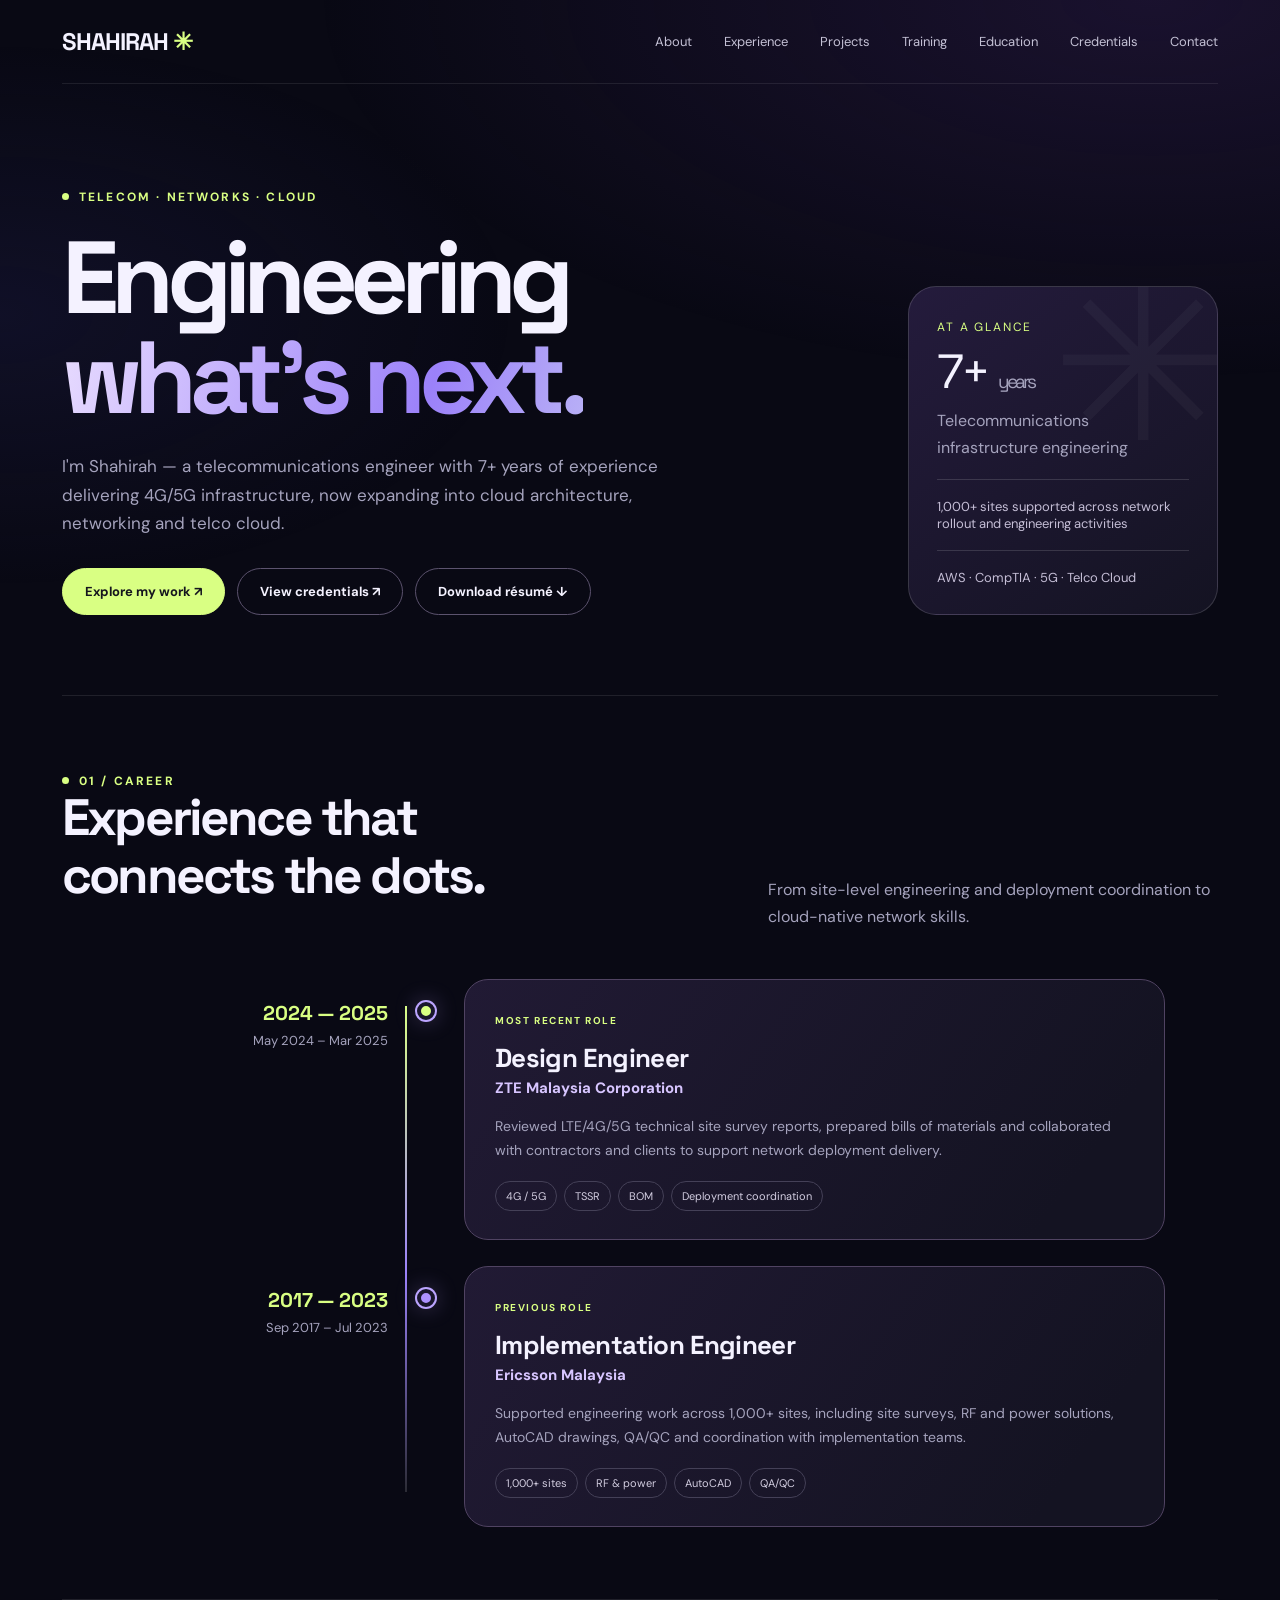
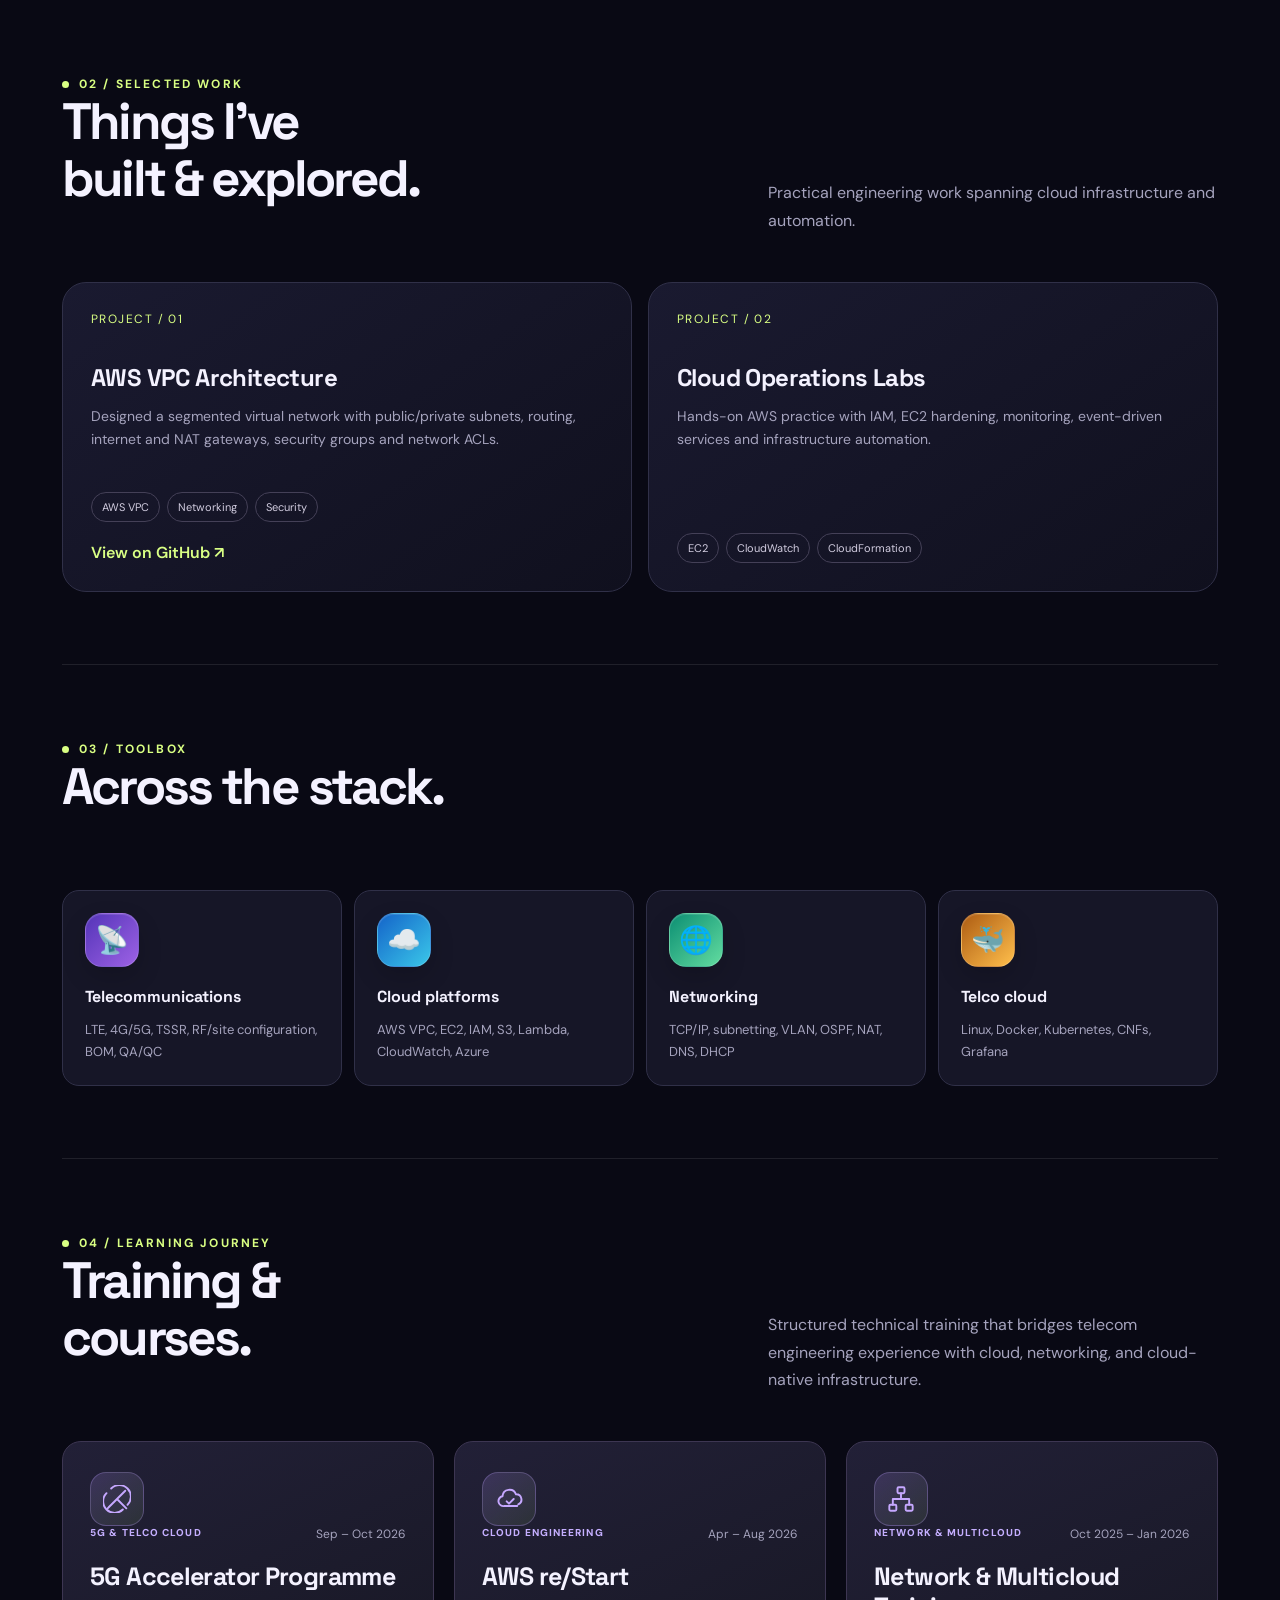
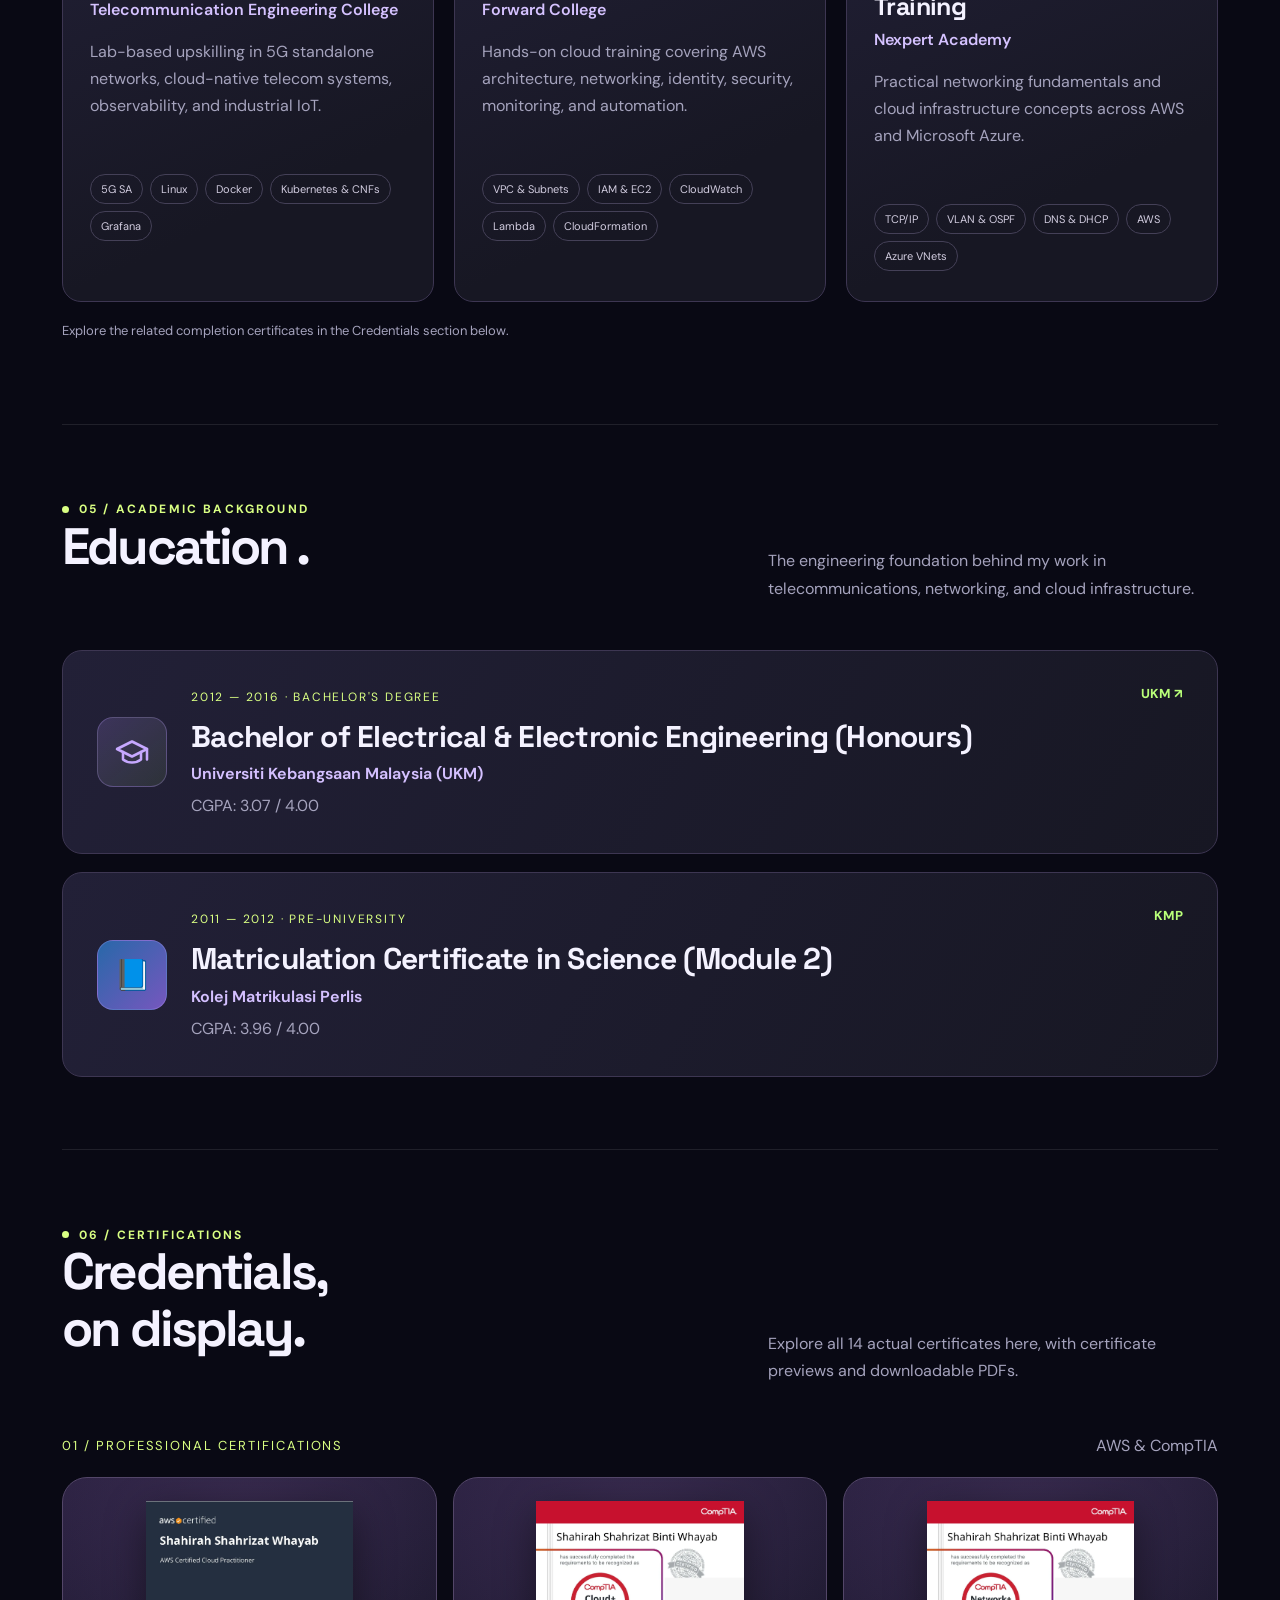
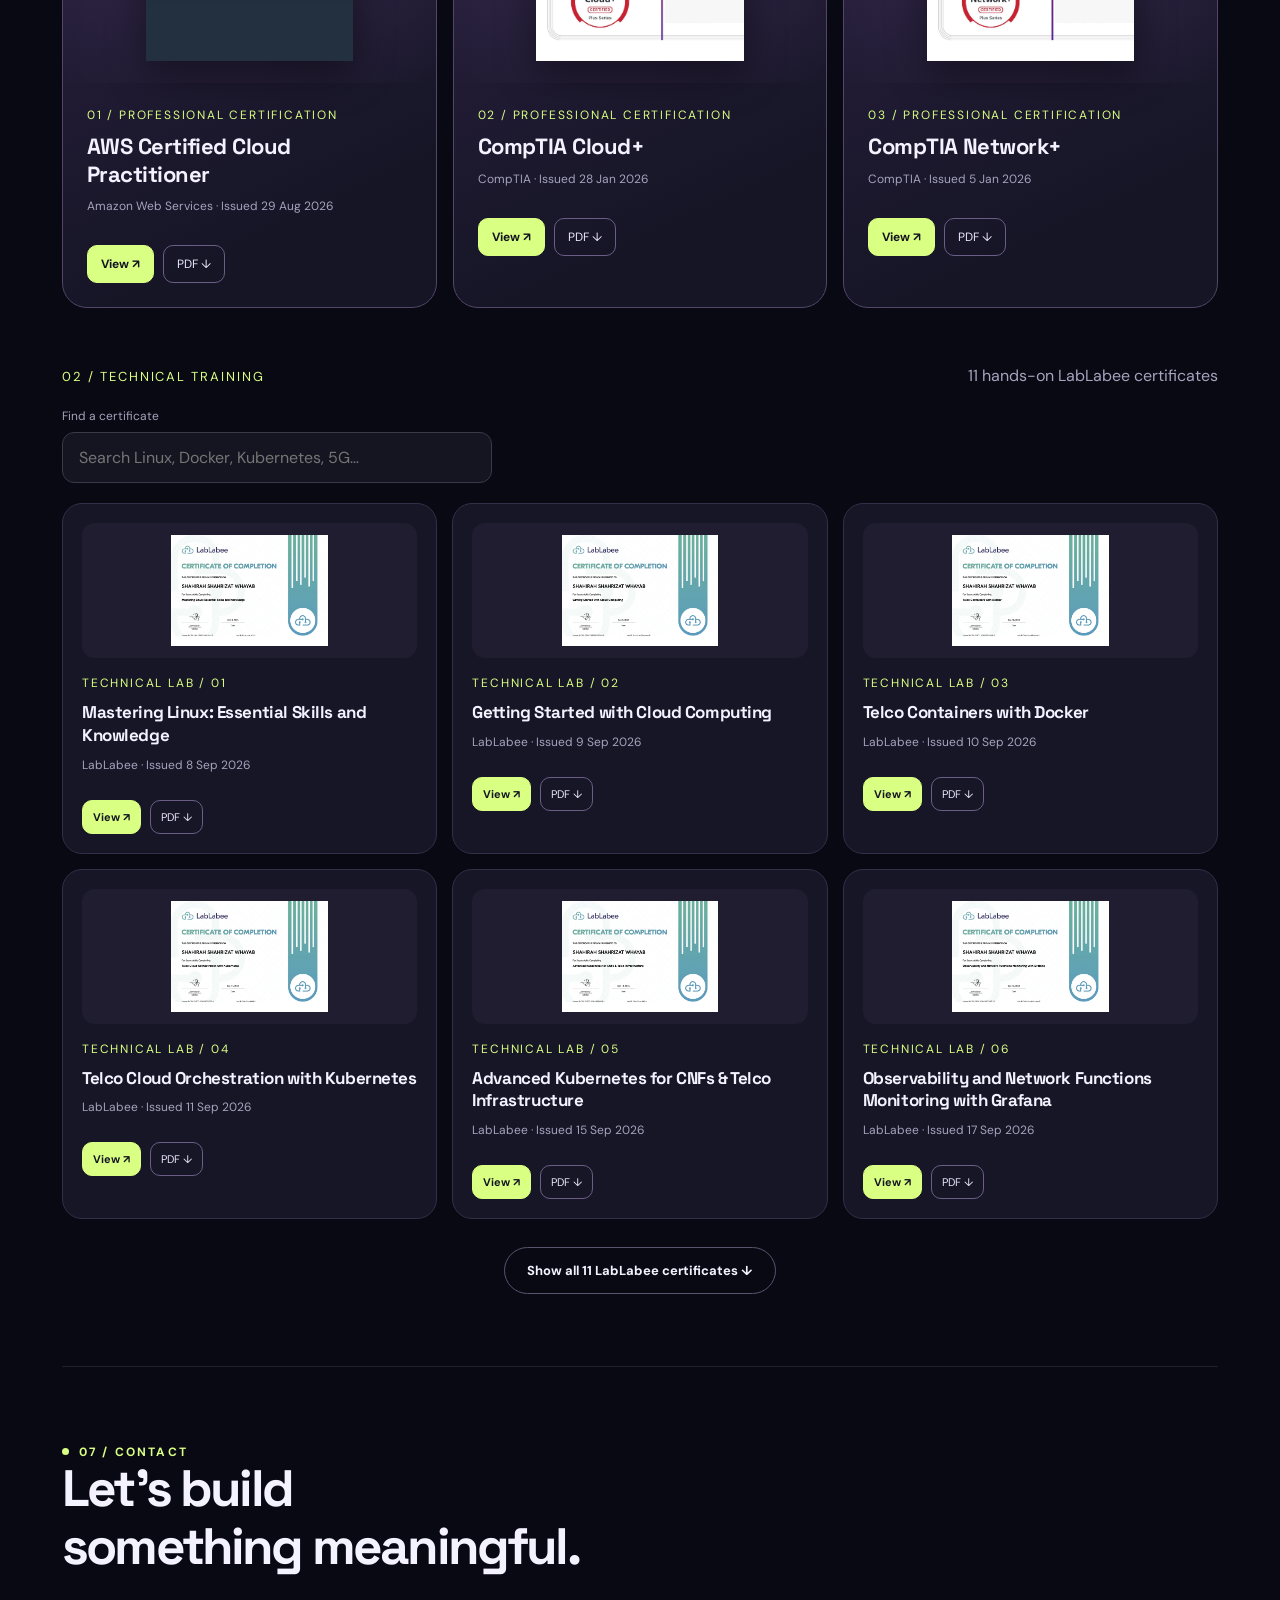
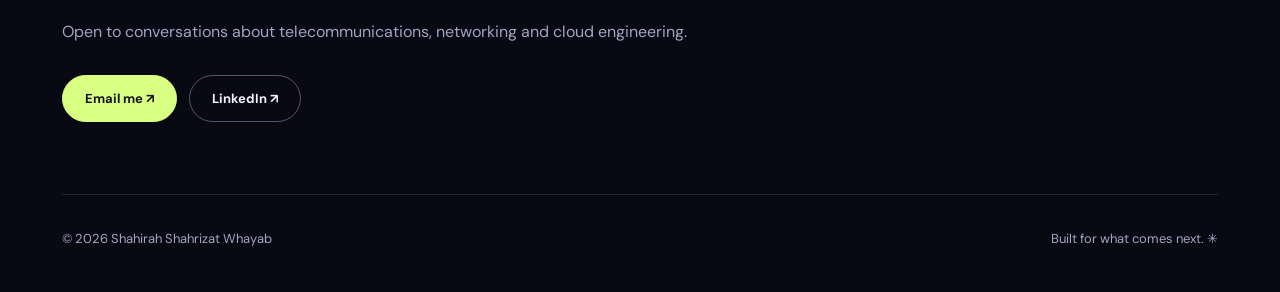
==== commit d86025f8: "Add files via upload" ====
--- a/index.html
+++ b/index.html
@@ -232,6 +232,15 @@
          Security
         </span>
        </div>
+       <!-- GitHub repository for this project -->
+       <a
+        href="https://github.com/shahirahshahrizat/AWS-VPC-Architecture"
+        target="_blank"
+        rel="noopener noreferrer"
+        style="display: inline-flex; align-items: center; margin-top: 20px; color: #d9ff85; font-weight: 600; text-decoration: none;"
+       >
+        View on GitHub ↗
+       </a>
       </article>
       <!-- PROJECT 02 — Edit title, description, and technology tags below -->
       <article class="project">
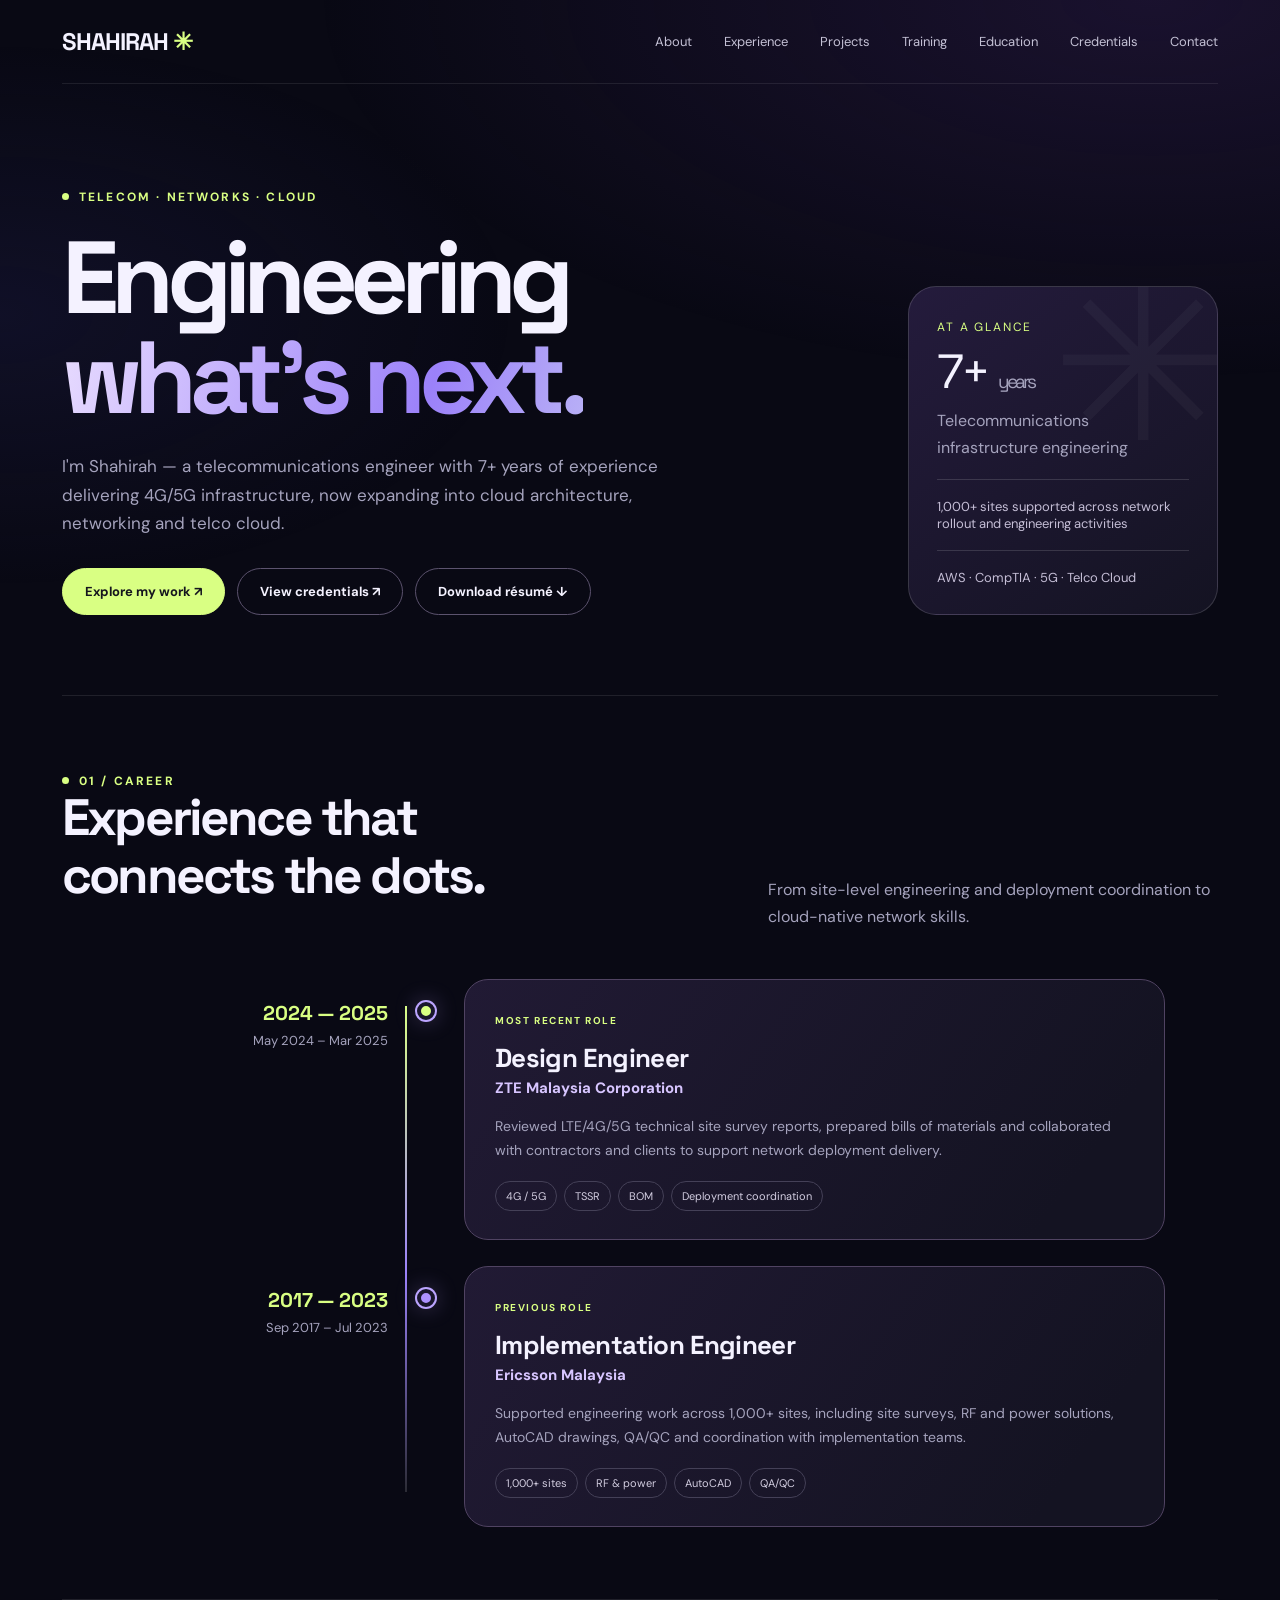
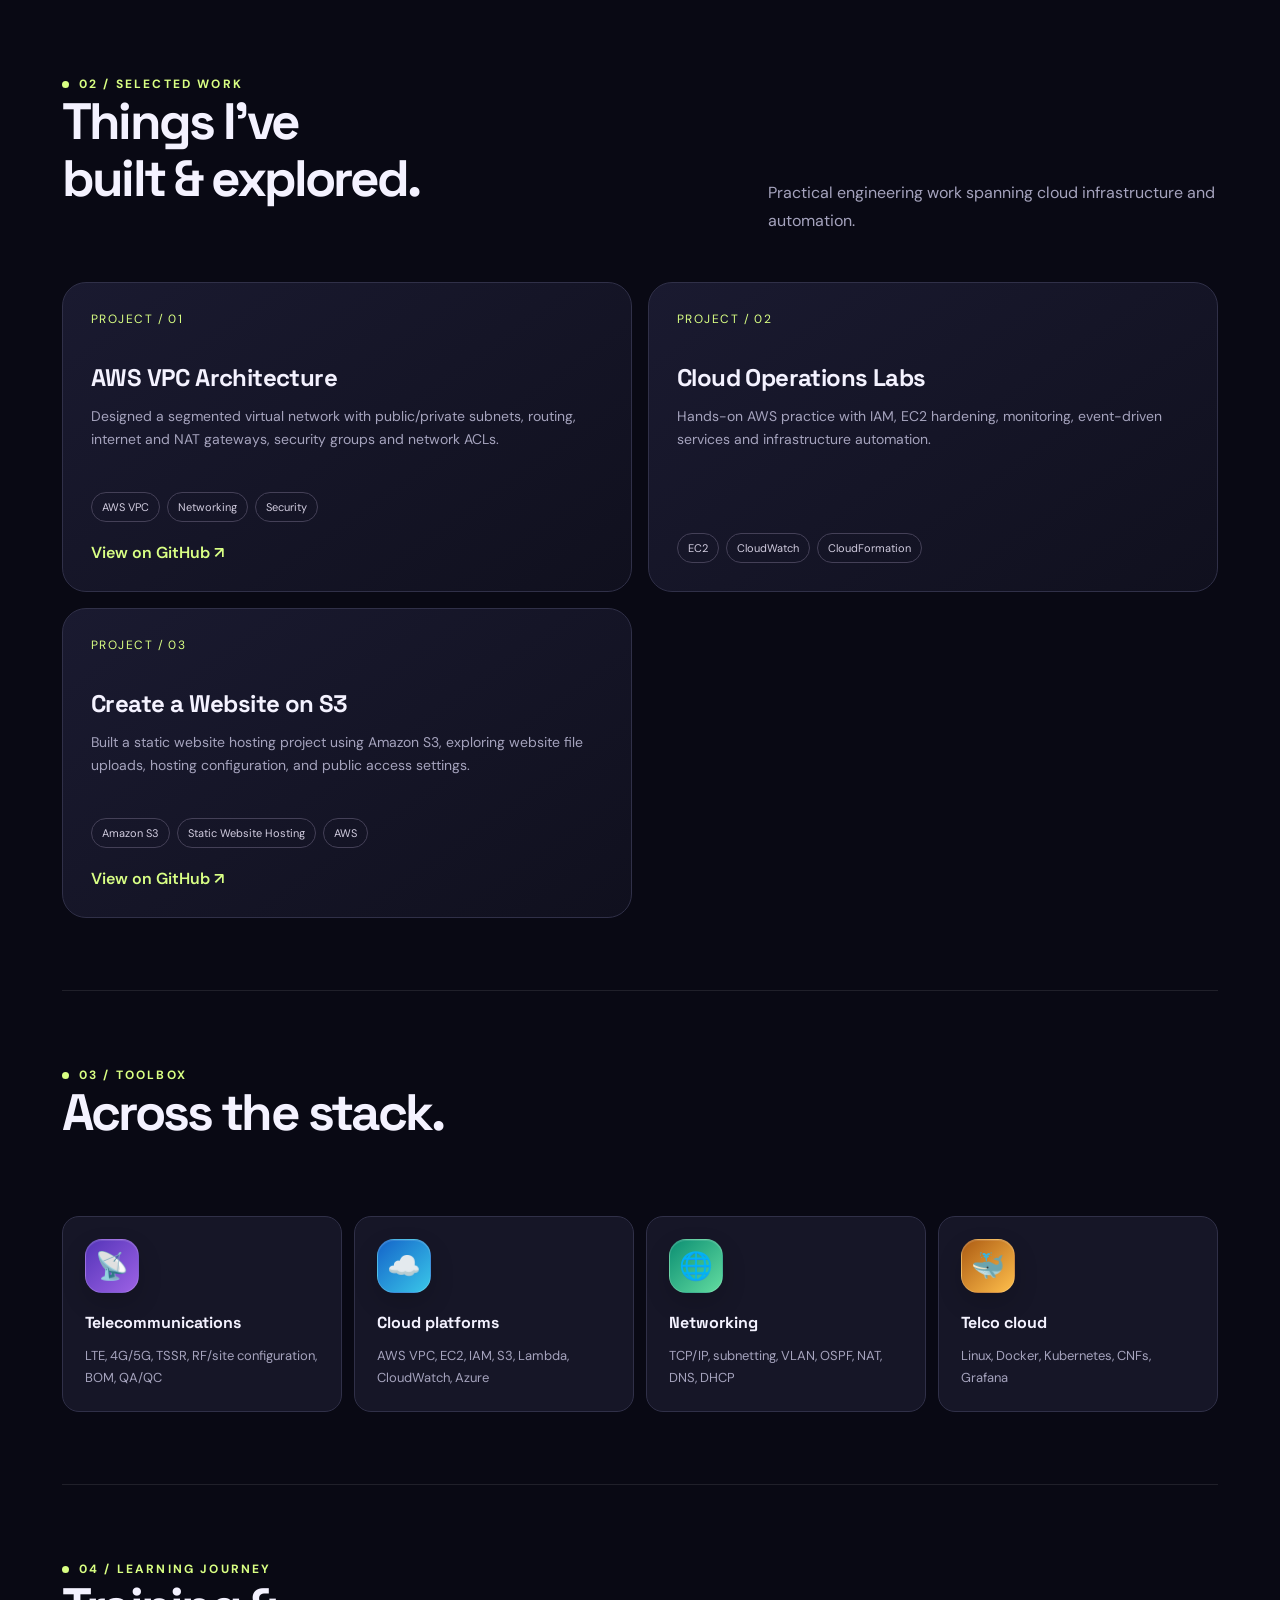
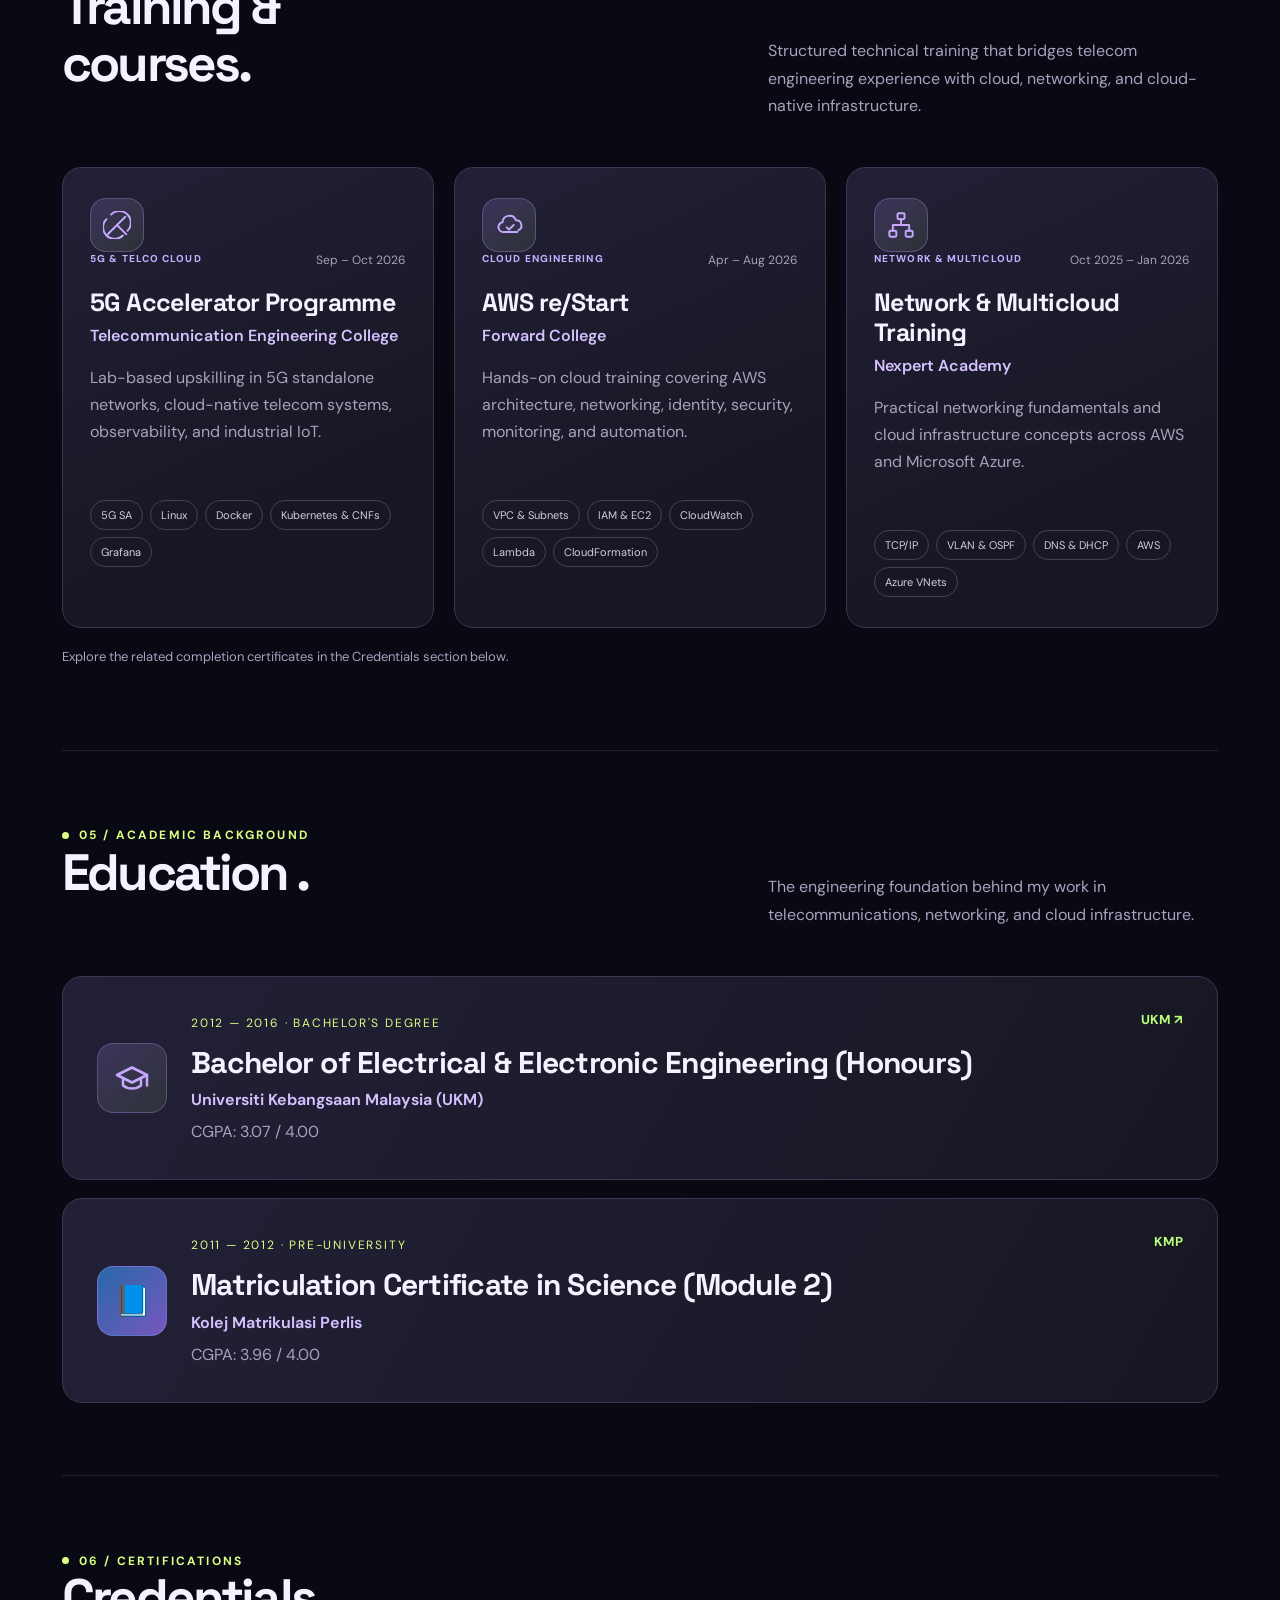
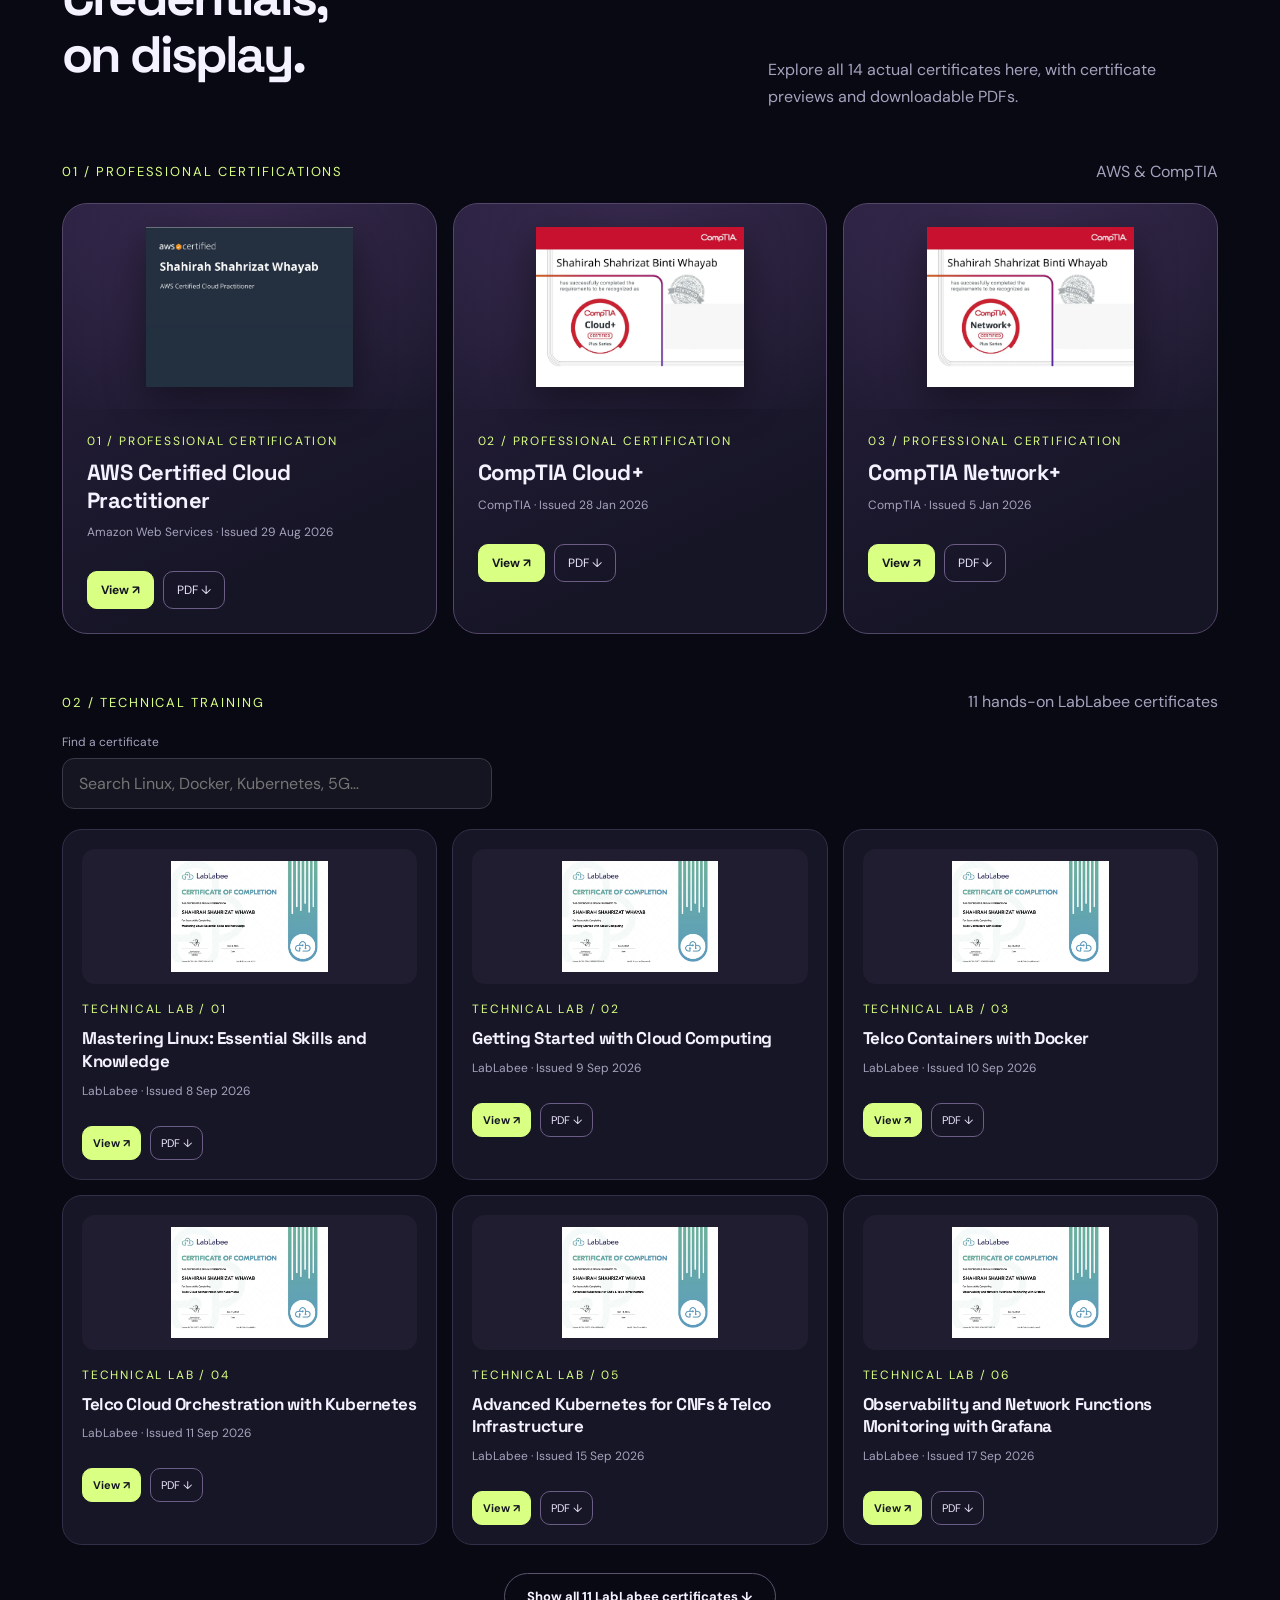
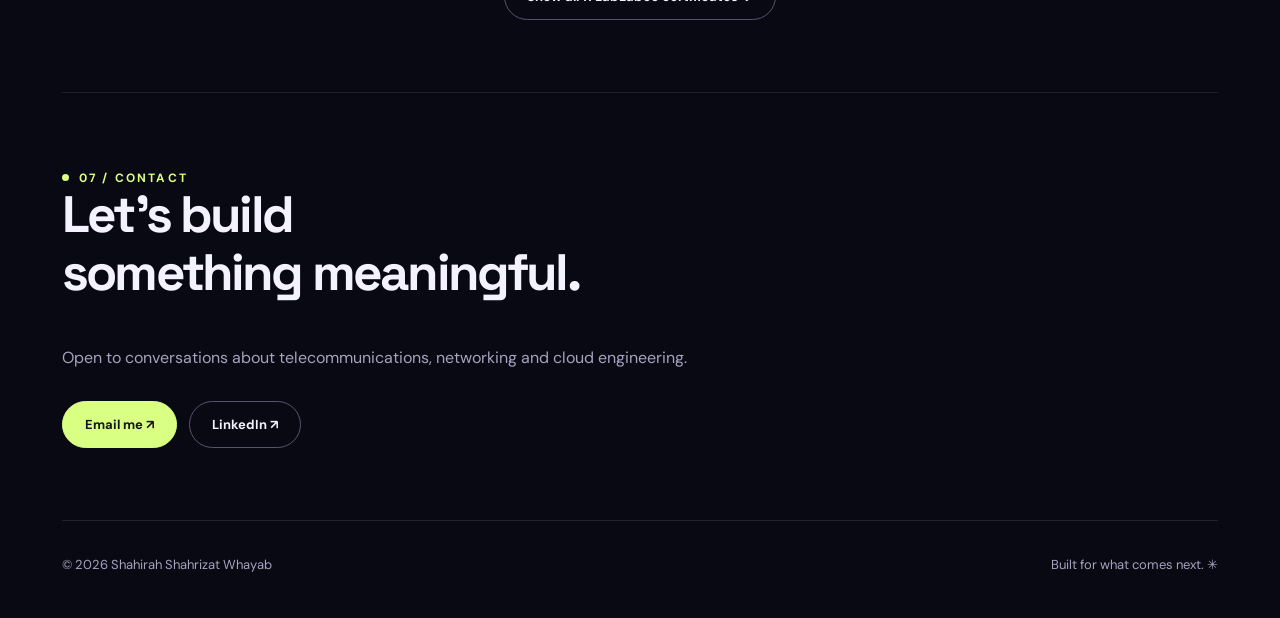
==== commit e8a7859a: "Add files via upload" ====
--- a/index.html
+++ b/index.html
@@ -264,6 +264,29 @@
          CloudFormation
         </span>
        </div>
+      </article>
+      <!-- PROJECT 03 — AWS S3 static website hosting -->
+      <article class="project">
+       <span class="number">PROJECT / 03</span>
+       <h3>Create a Website on S3</h3>
+       <p>
+        Built a static website hosting project using Amazon S3, exploring
+        website file uploads, hosting configuration, and public access settings.
+       </p>
+       <div class="chips">
+        <span>Amazon S3</span>
+        <span>Static Website Hosting</span>
+        <span>AWS</span>
+       </div>
+       <!-- GitHub repository for this project -->
+       <a
+        href="https://github.com/shahirahshahrizat/AWS-S3-Static-Website-Hosting"
+        target="_blank"
+        rel="noopener noreferrer"
+        style="display: inline-flex; align-items: center; margin-top: 20px; color: #d9ff85; font-weight: 600; text-decoration: none;"
+       >
+        View on GitHub ↗
+       </a>
       </article>
       <!-- ADD NEW PROJECT HERE: Copy an <article class="project"> block above and update its content. -->
      </div>
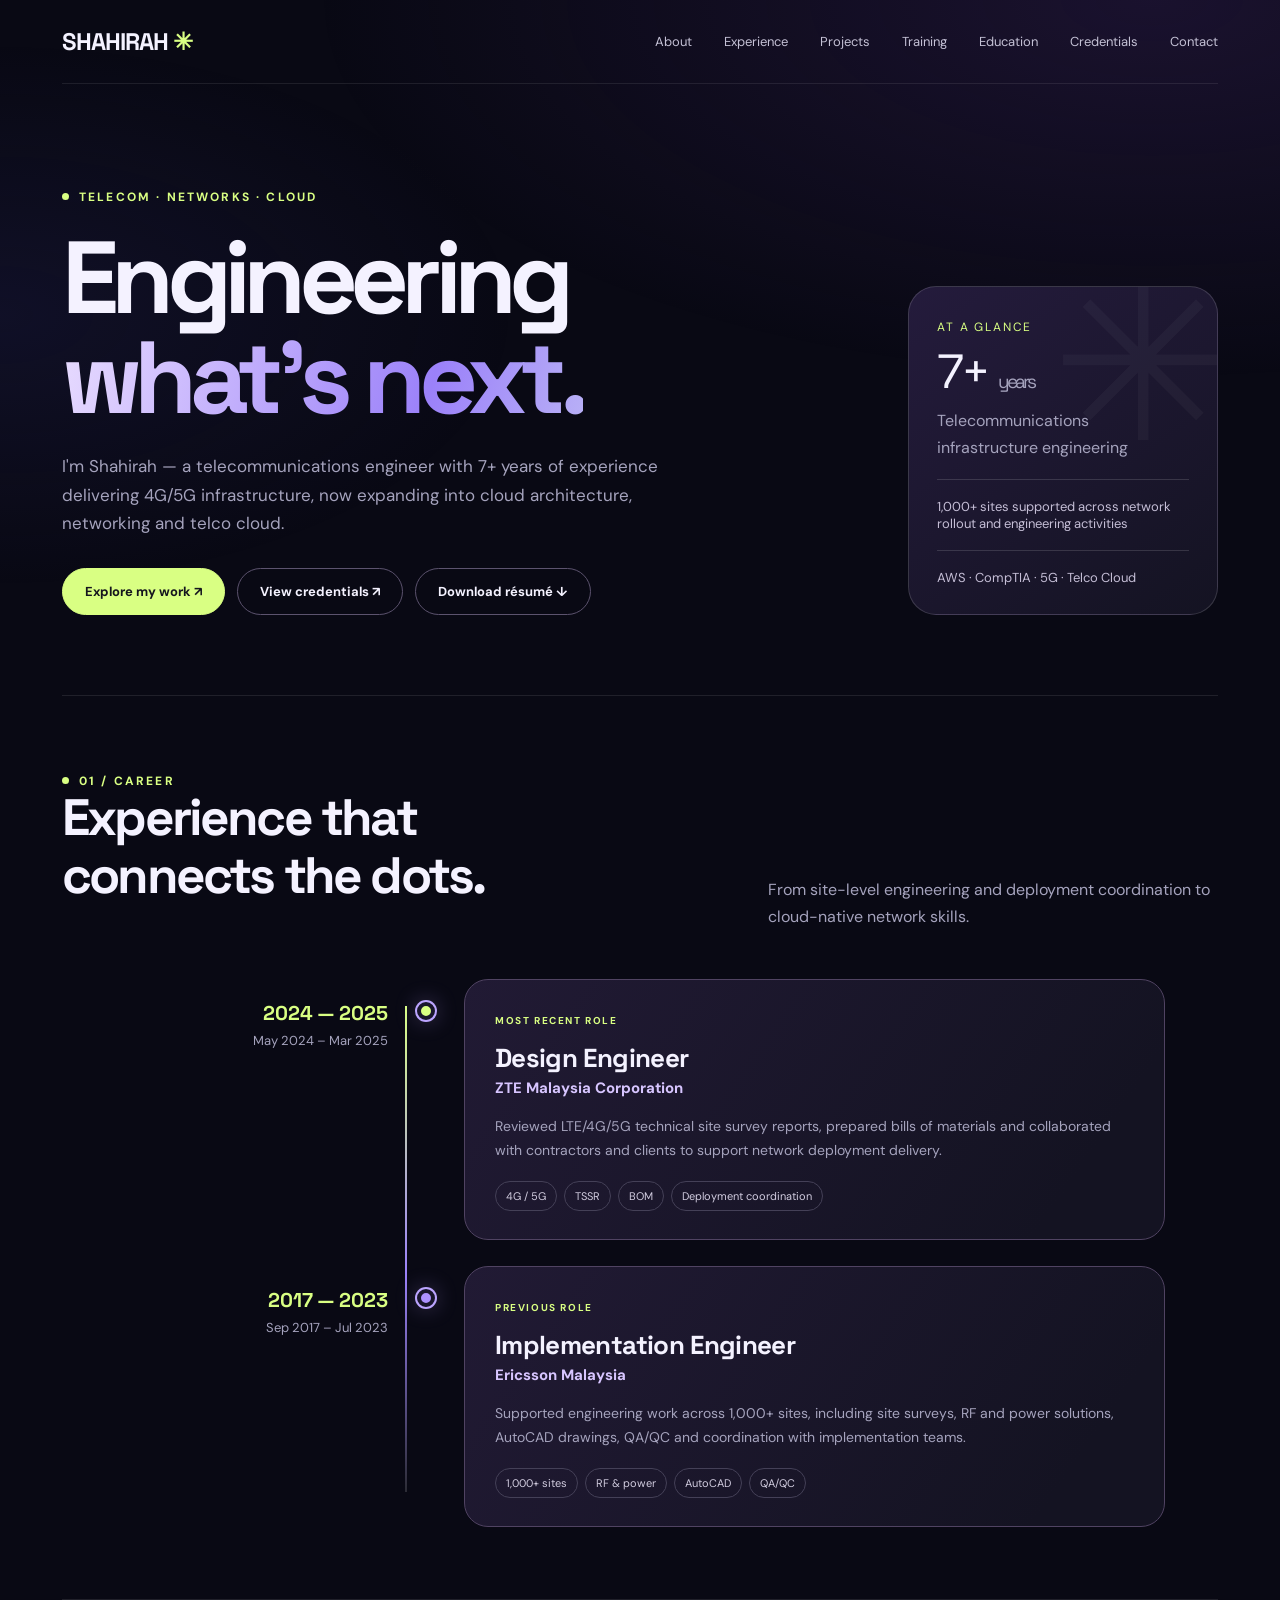
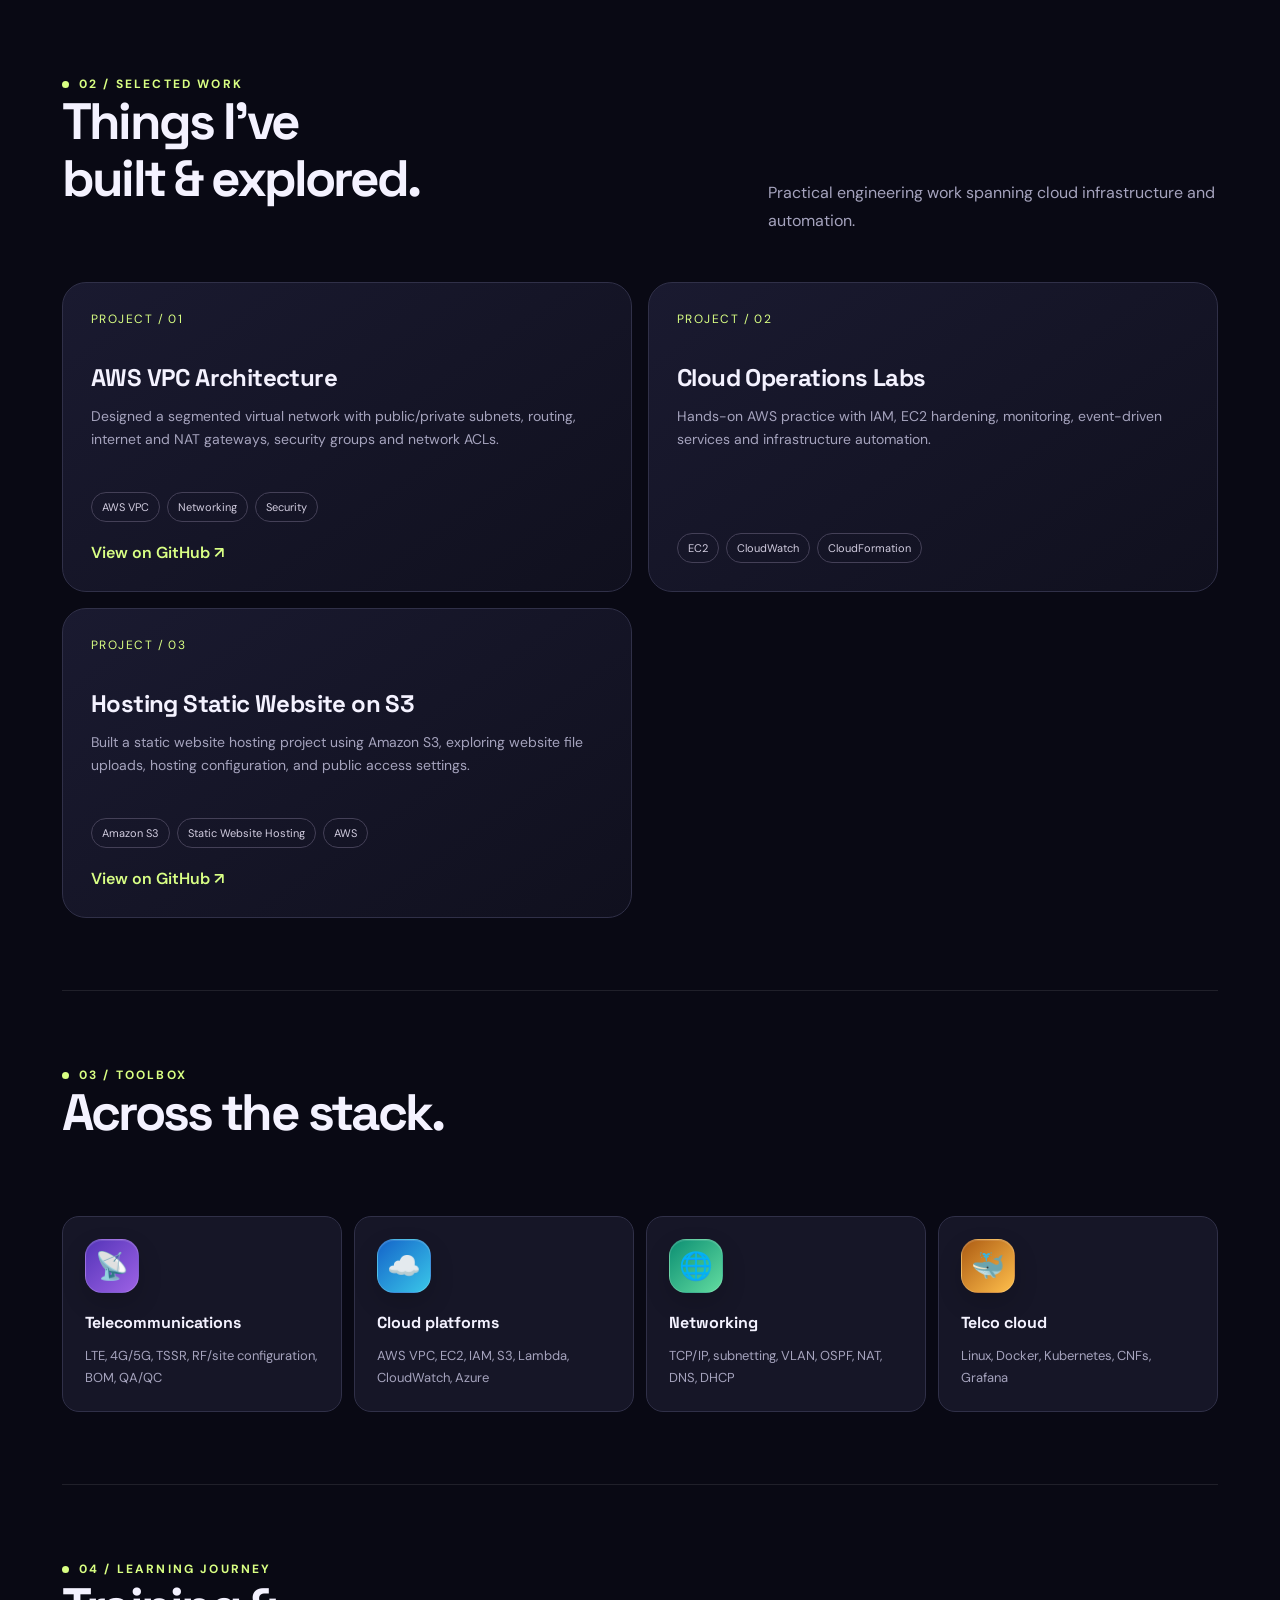
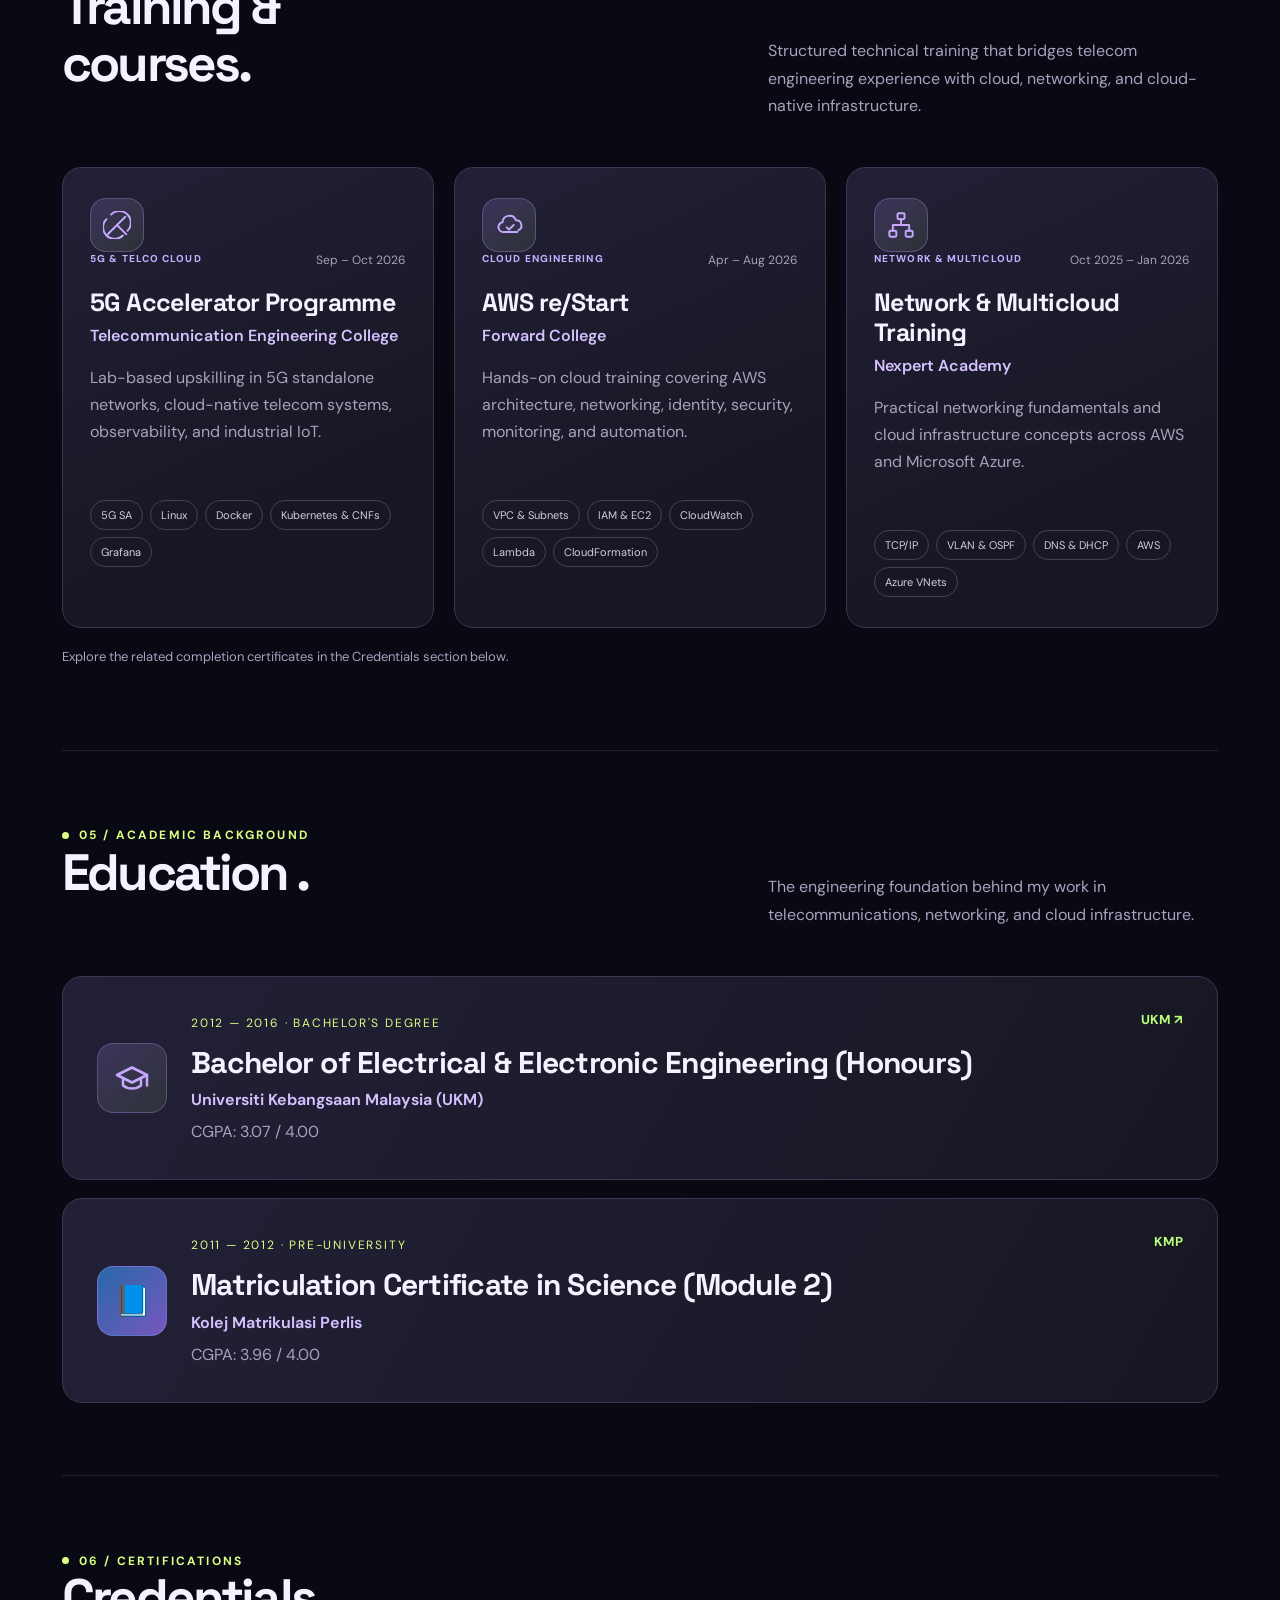
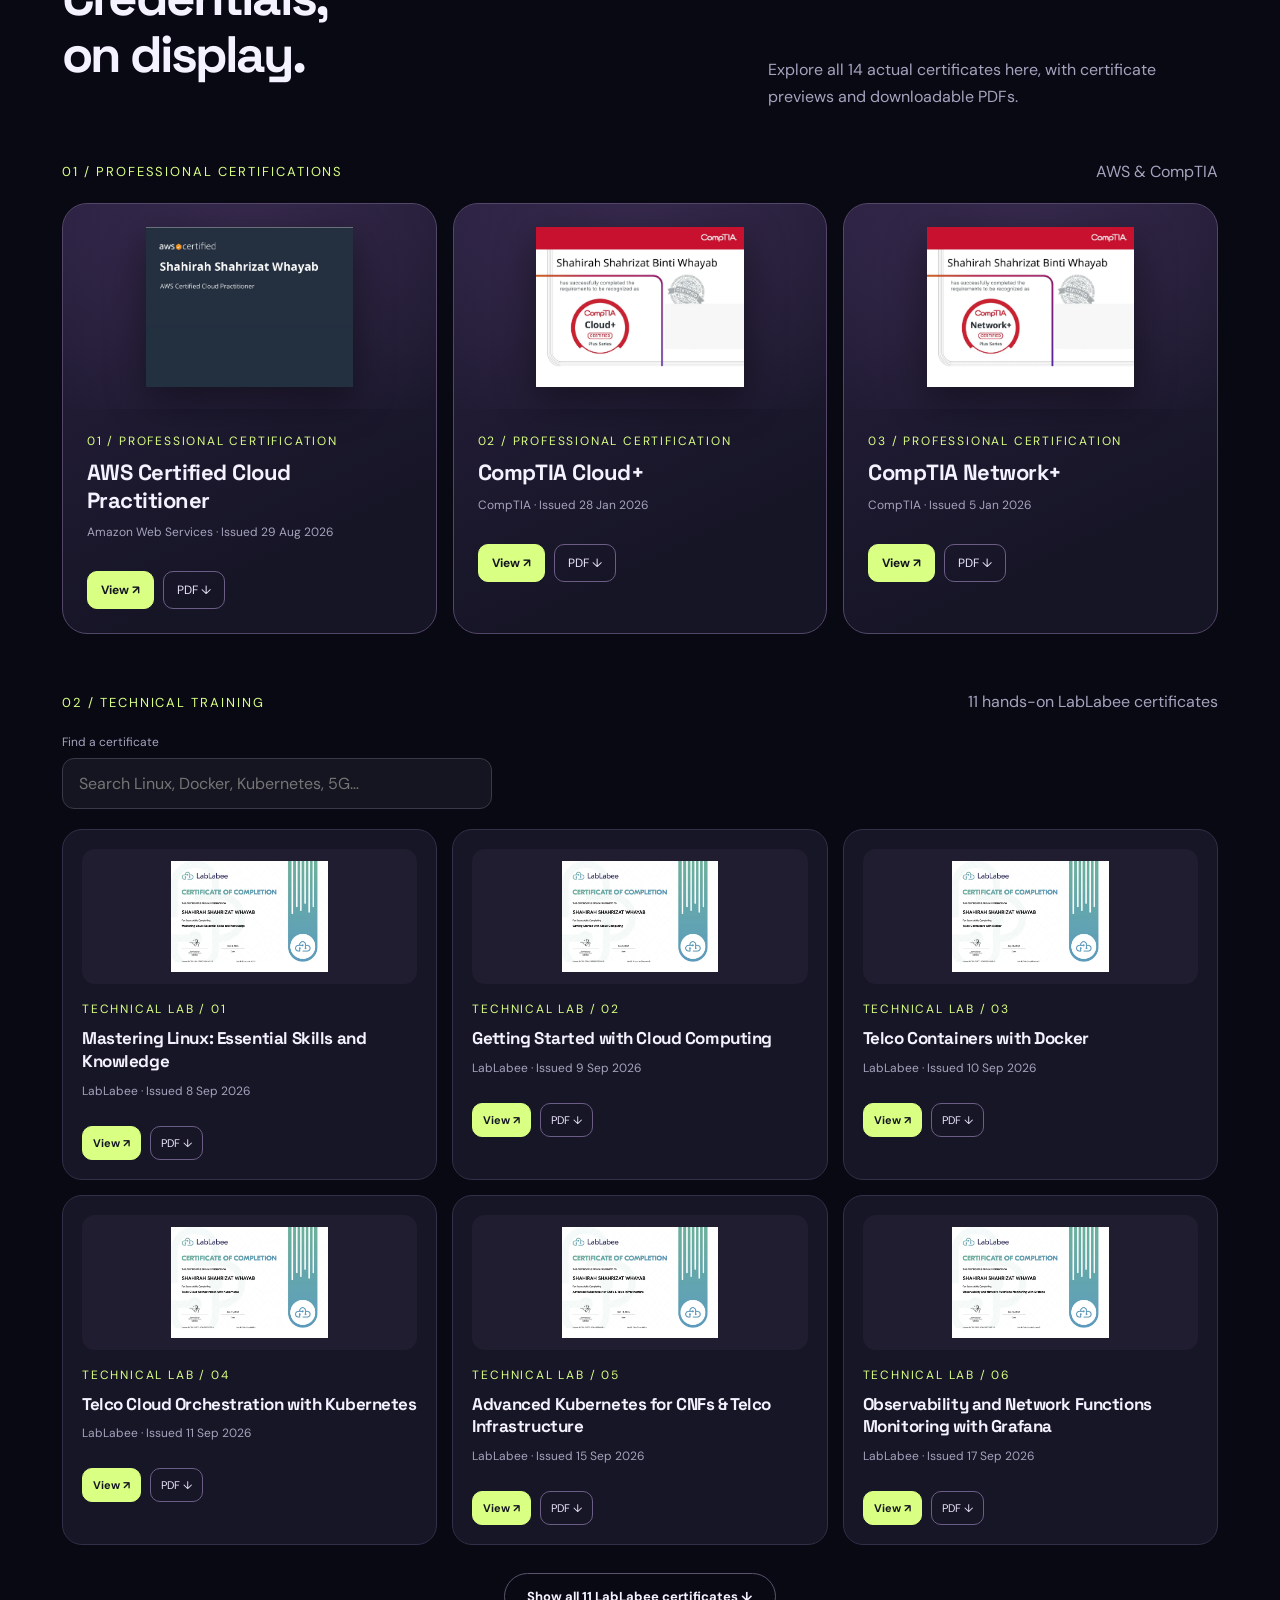
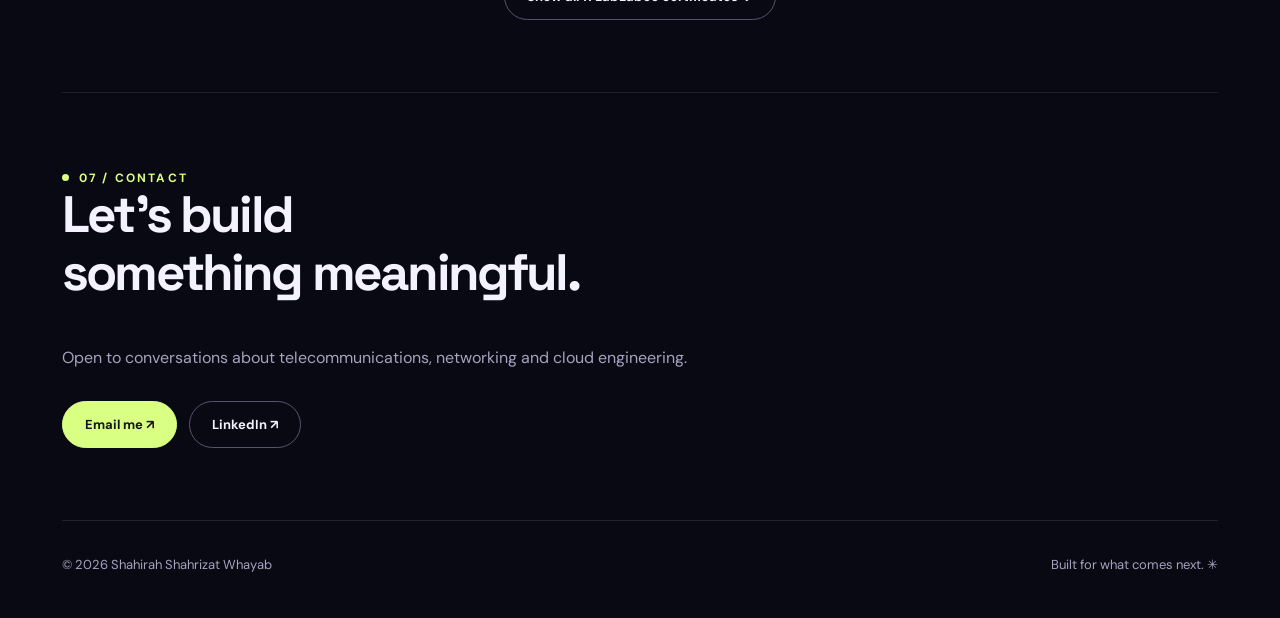
==== commit 8b1fd645: "Add files via upload" ====
--- a/index.html
+++ b/index.html
@@ -268,7 +268,7 @@
       <!-- PROJECT 03 — AWS S3 static website hosting -->
       <article class="project">
        <span class="number">PROJECT / 03</span>
-       <h3>Create a Website on S3</h3>
+       <h3>Hosting Static Website on S3</h3>
        <p>
         Built a static website hosting project using Amazon S3, exploring
         website file uploads, hosting configuration, and public access settings.
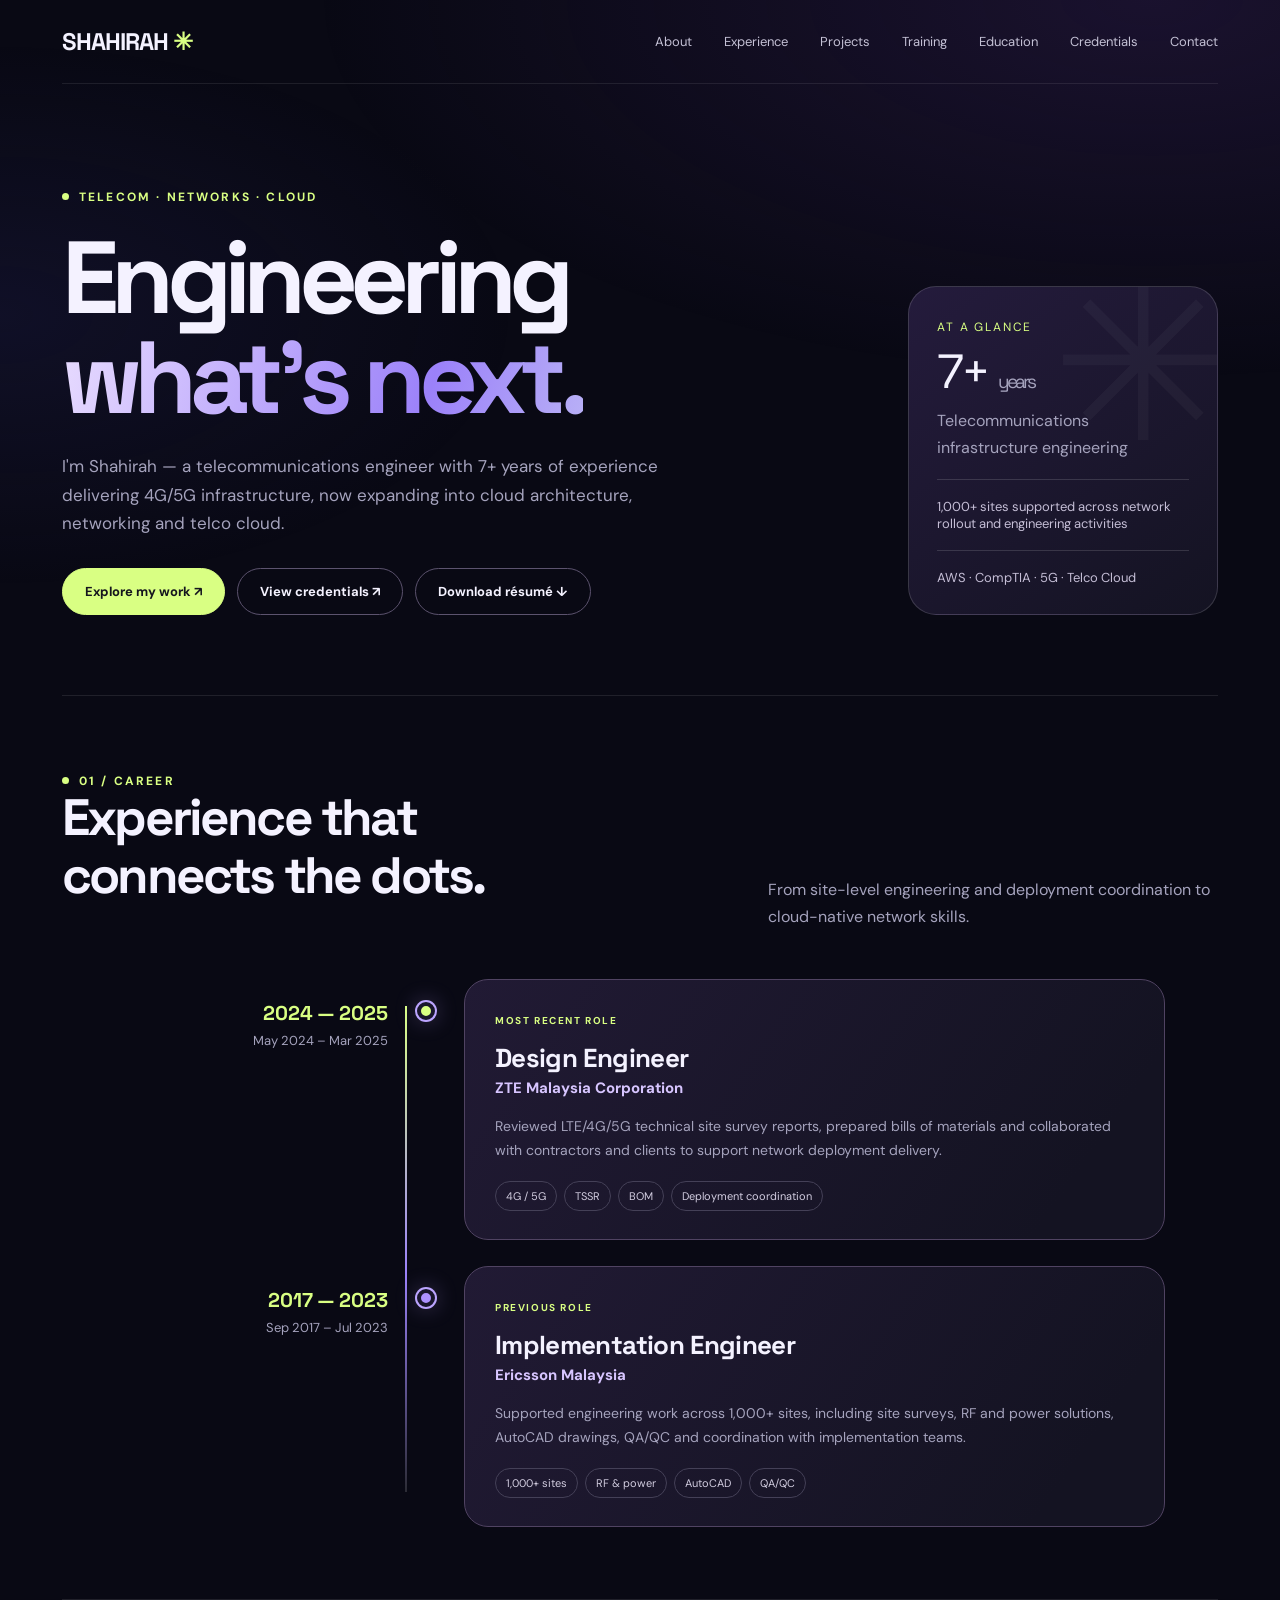
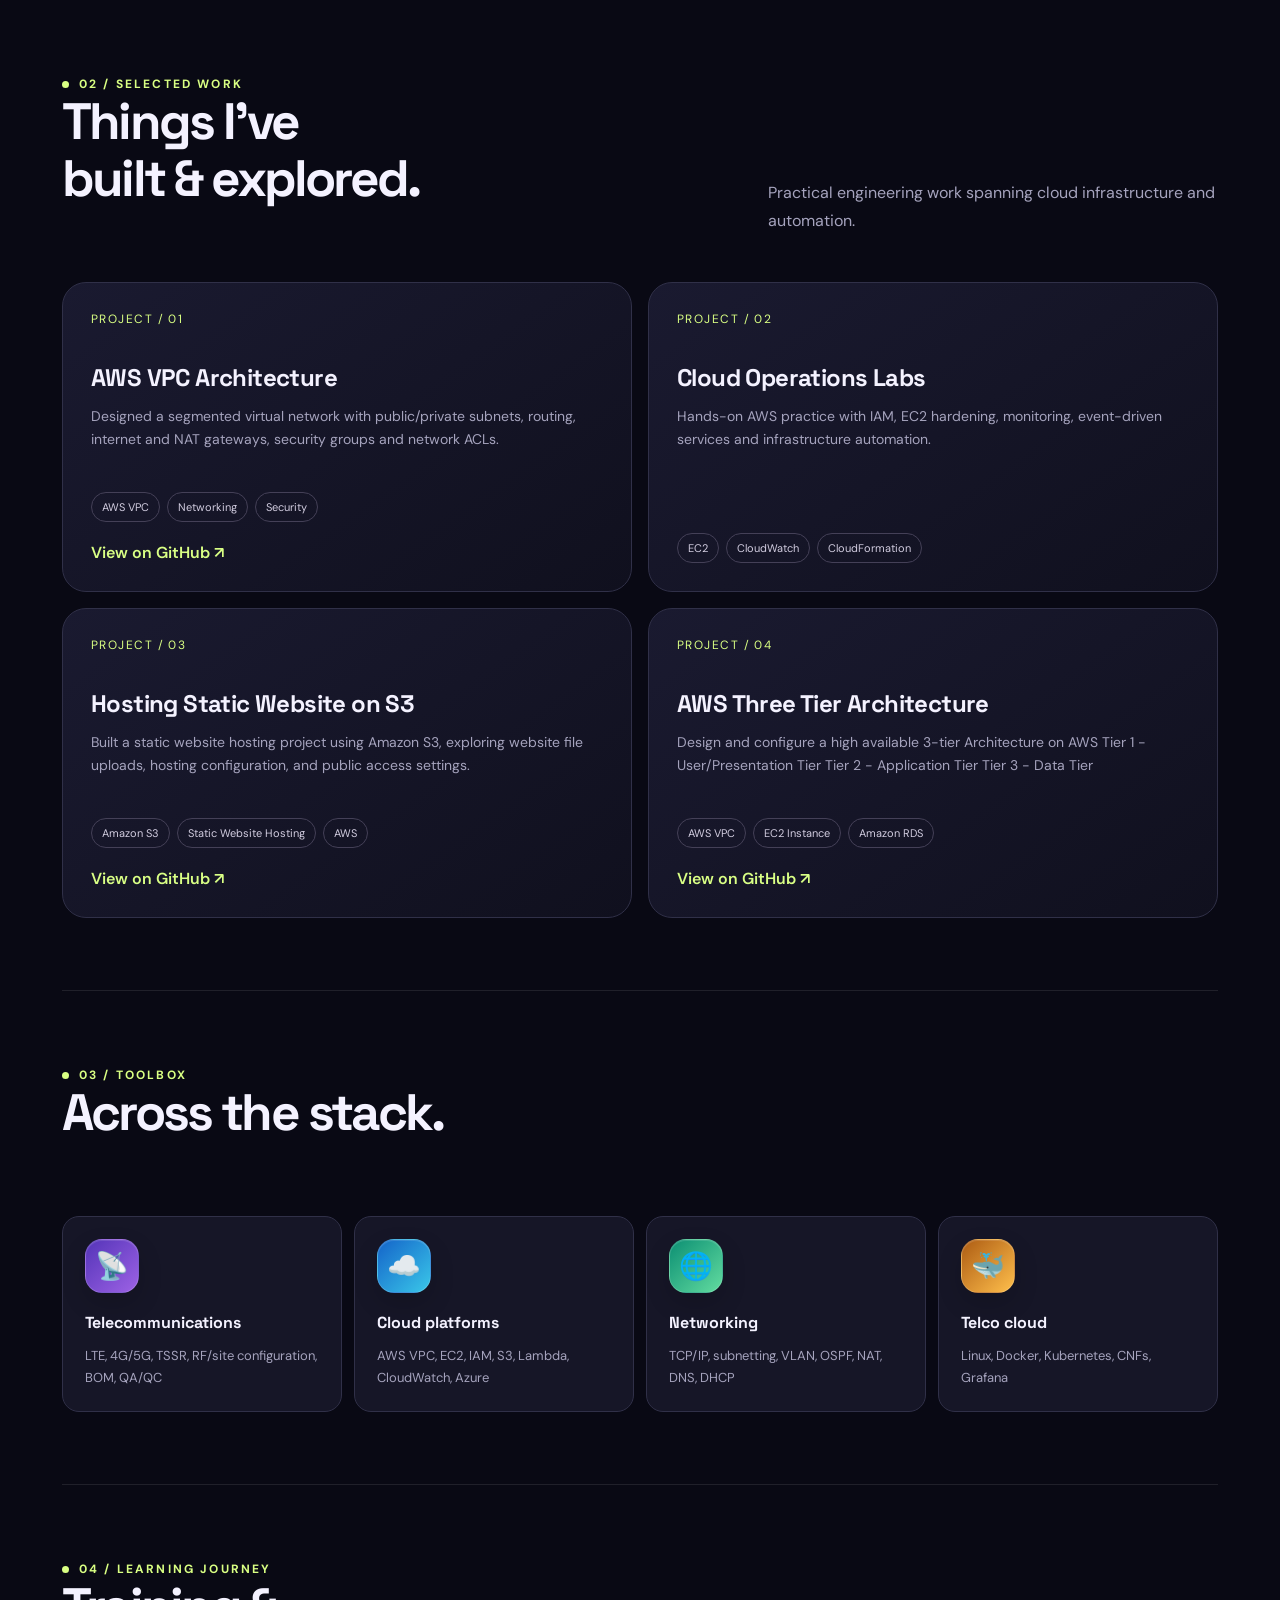
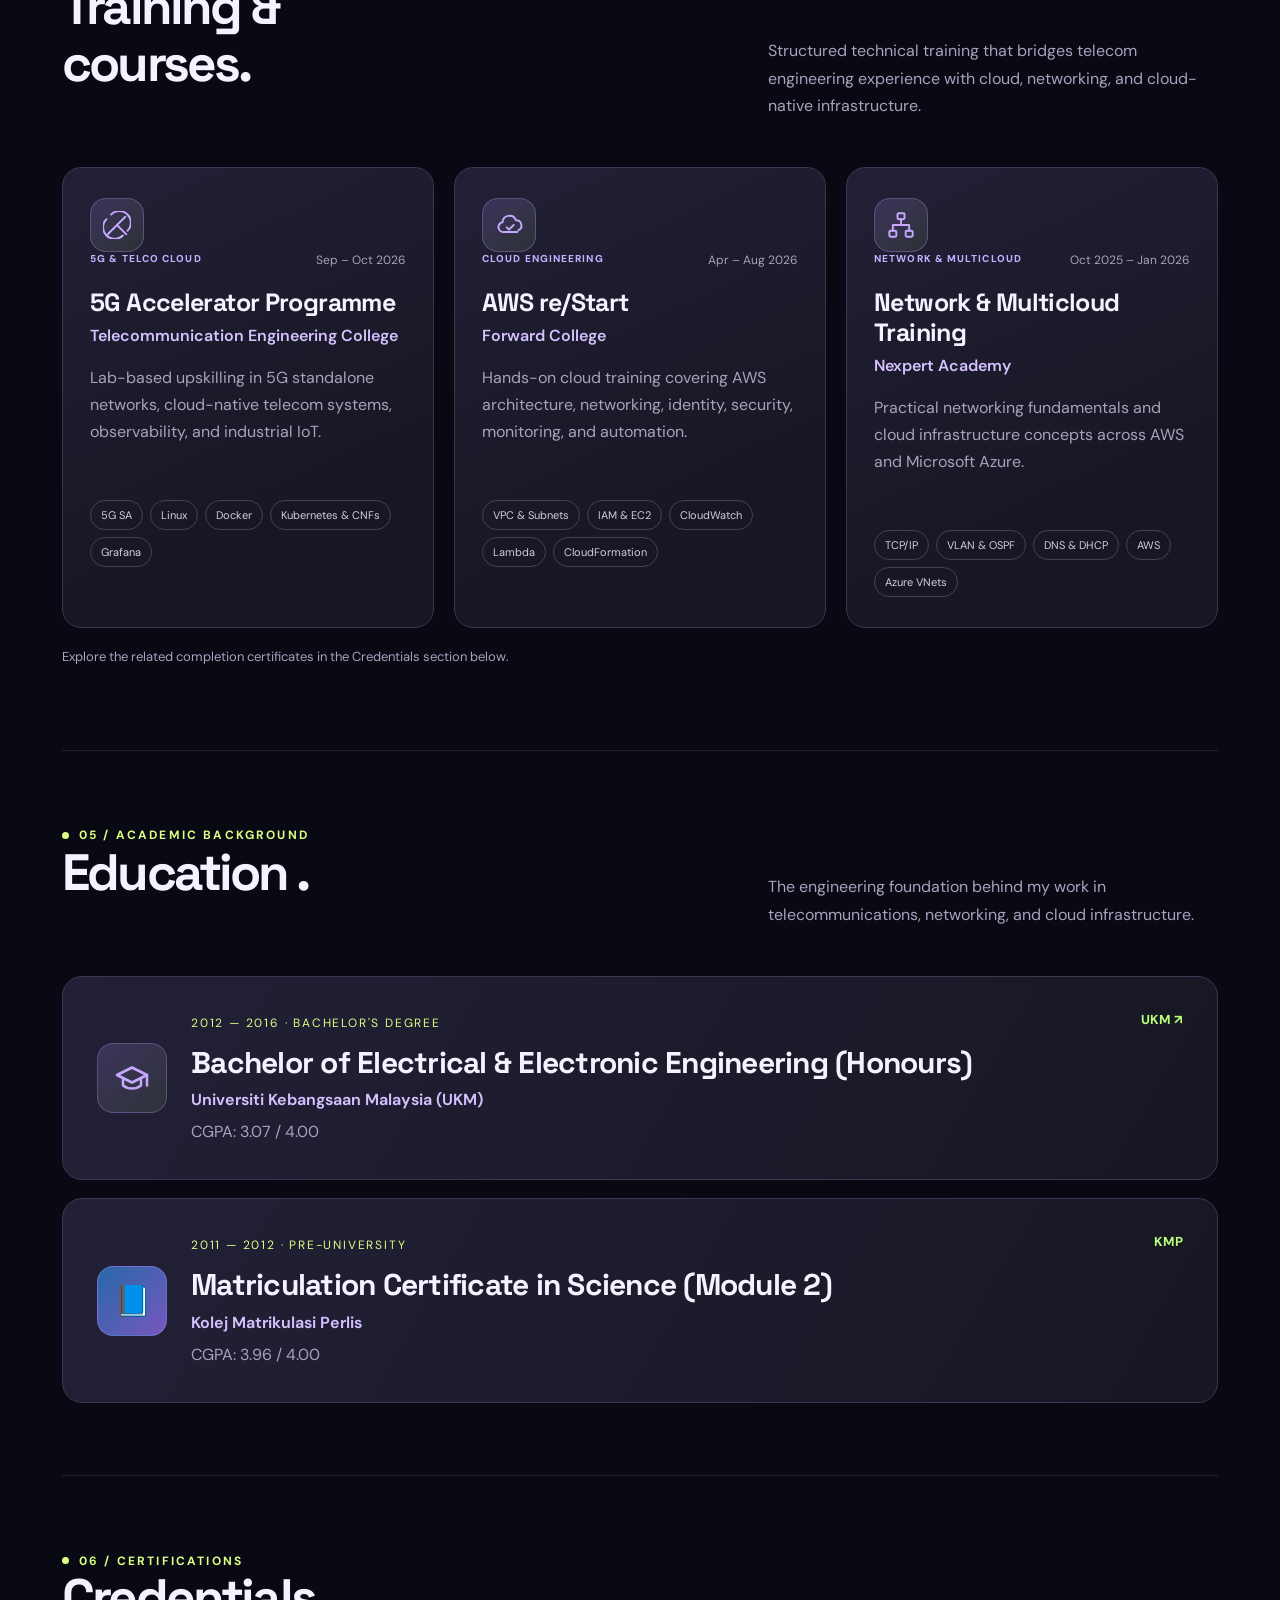
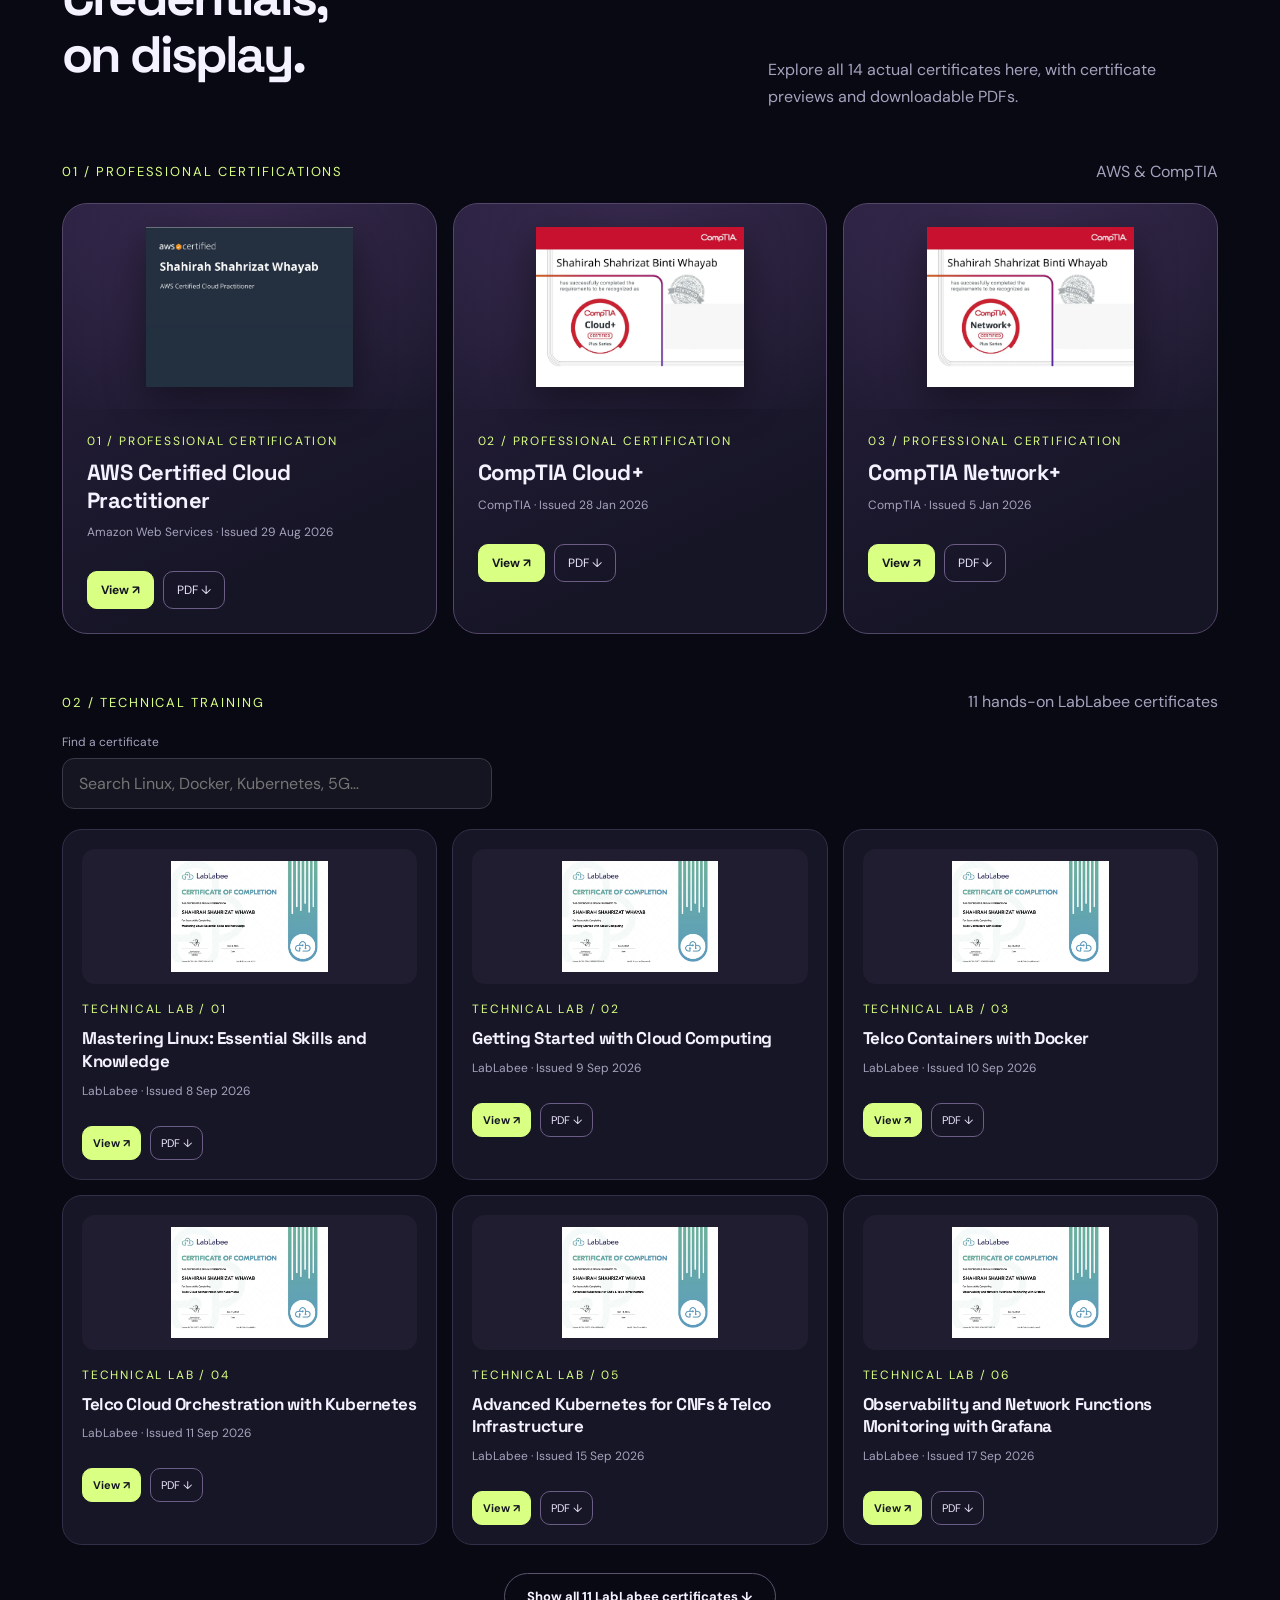
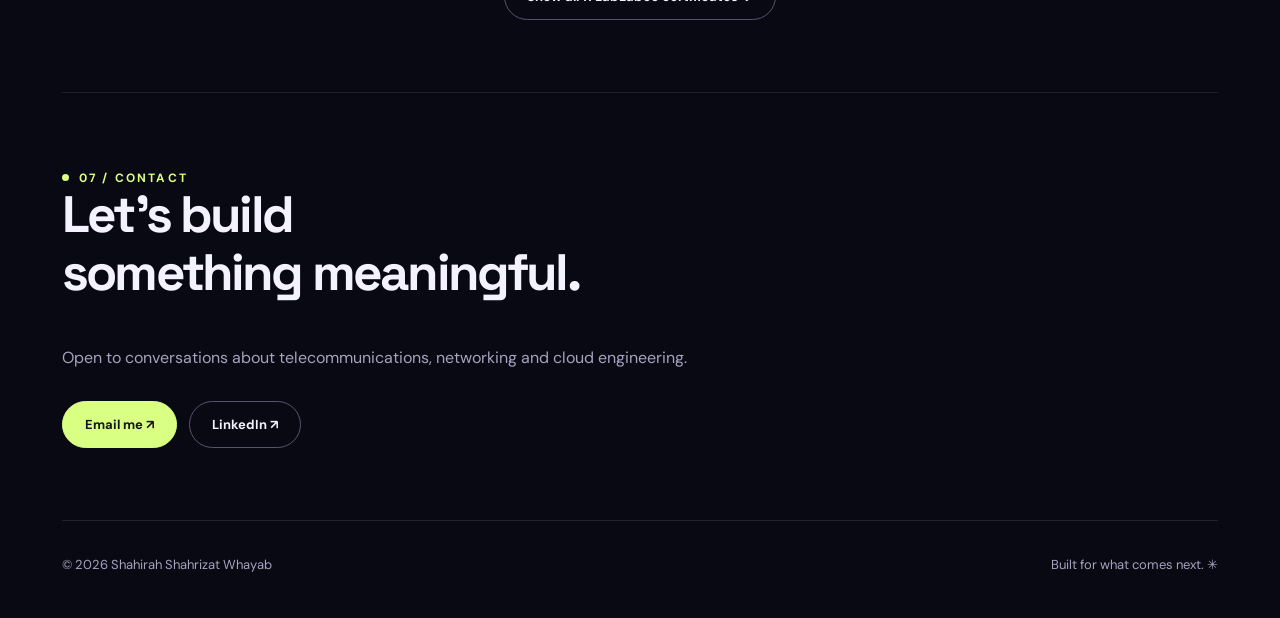
==== commit 276debe8: "Add files via upload" ====
--- a/index.html
+++ b/index.html
@@ -281,6 +281,31 @@
        <!-- GitHub repository for this project -->
        <a
         href="https://github.com/shahirahshahrizat/AWS-S3-Static-Website-Hosting"
+        target="_blank"
+        rel="noopener noreferrer"
+        style="display: inline-flex; align-items: center; margin-top: 20px; color: #d9ff85; font-weight: 600; text-decoration: none;"
+       >
+        View on GitHub ↗
+       </a>
+      </article>
+      <!-- PROJECT 04 — AWS Three Tier Architecture -->
+      <article class="project">
+       <span class="number">PROJECT / 04</span>
+       <h3>AWS Three Tier Architecture</h3>
+       <p>
+        Design and configure a high available 3-tier Architecture on AWS
+        Tier 1 - User/Presentation Tier
+        Tier 2 - Application Tier
+        Tier 3 - Data Tier
+       </p>
+       <div class="chips">
+        <span>AWS VPC</span>
+        <span>EC2 Instance</span>
+        <span>Amazon RDS</span>
+       </div>
+       <!-- GitHub repository for this project -->
+       <a
+        href="https://github.com/shahirahshahrizat/AWS-Three-Tier-Architecture"
         target="_blank"
         rel="noopener noreferrer"
         style="display: inline-flex; align-items: center; margin-top: 20px; color: #d9ff85; font-weight: 600; text-decoration: none;"
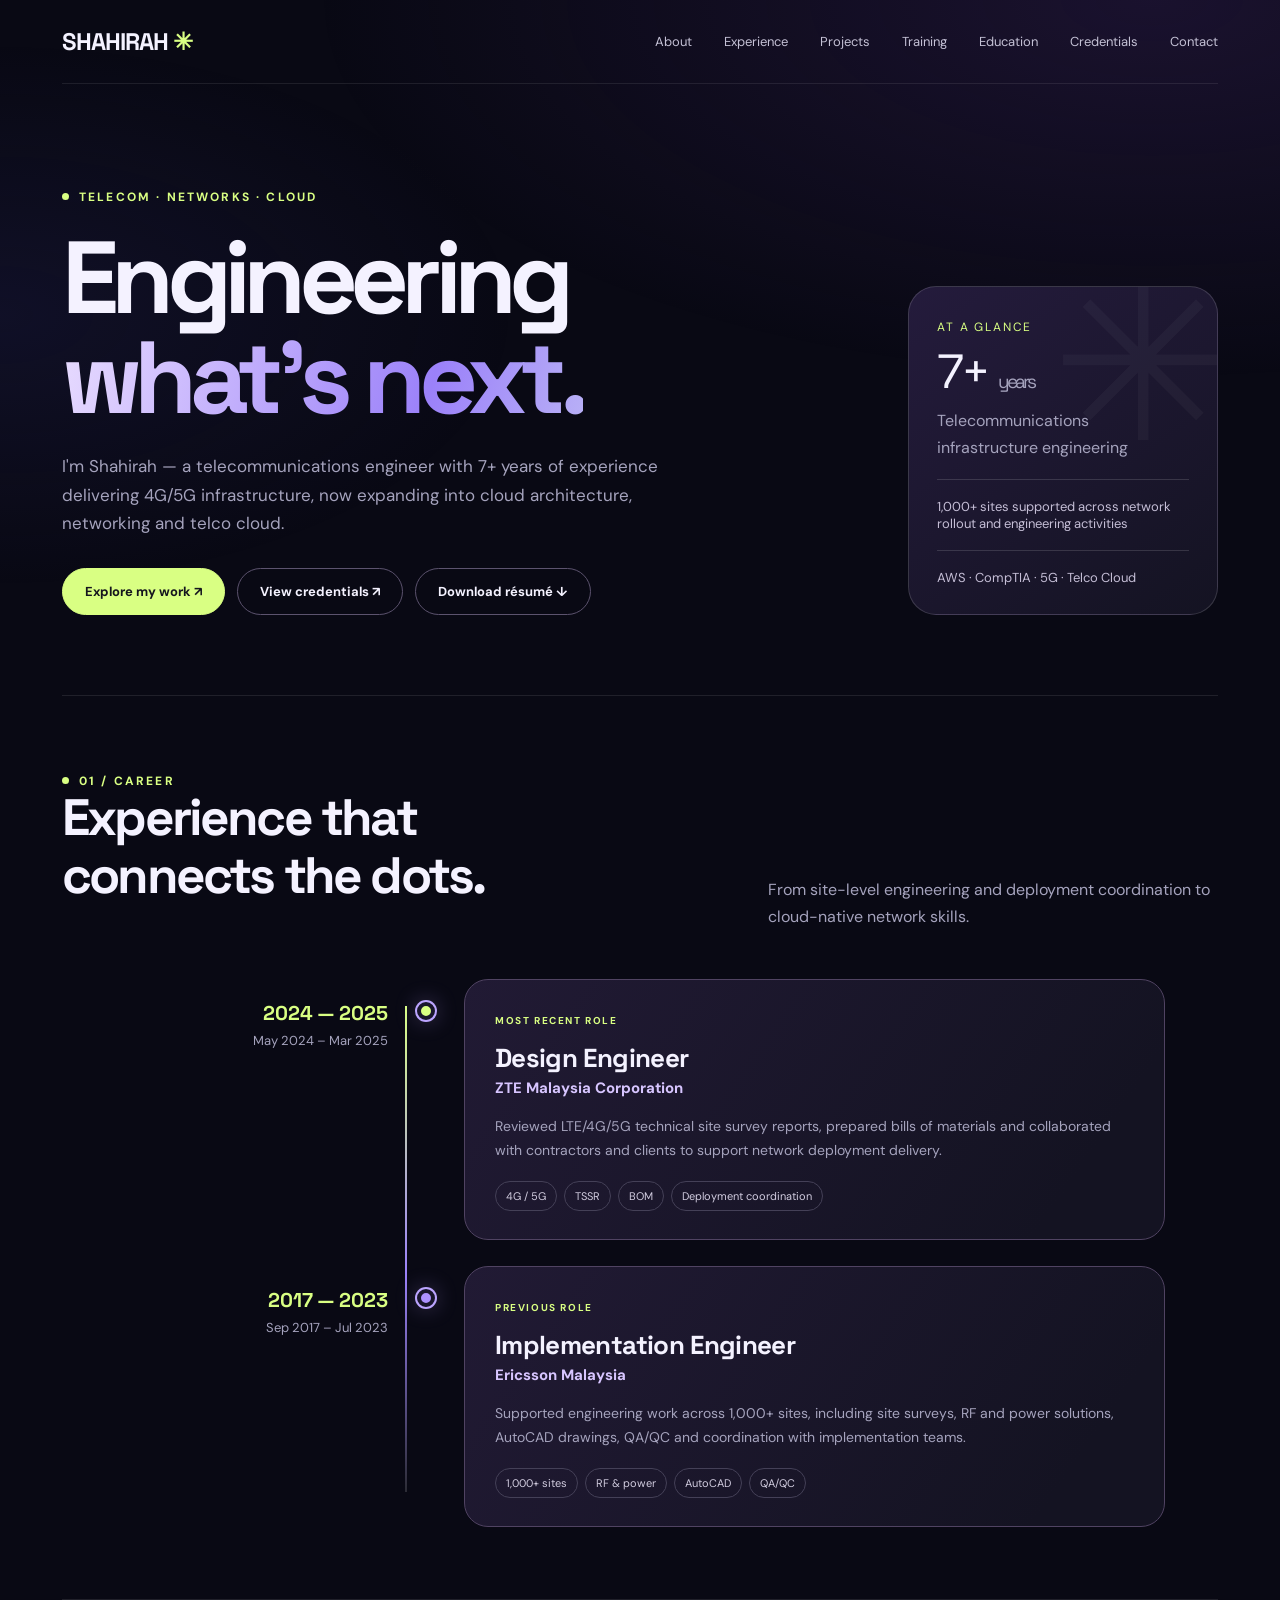
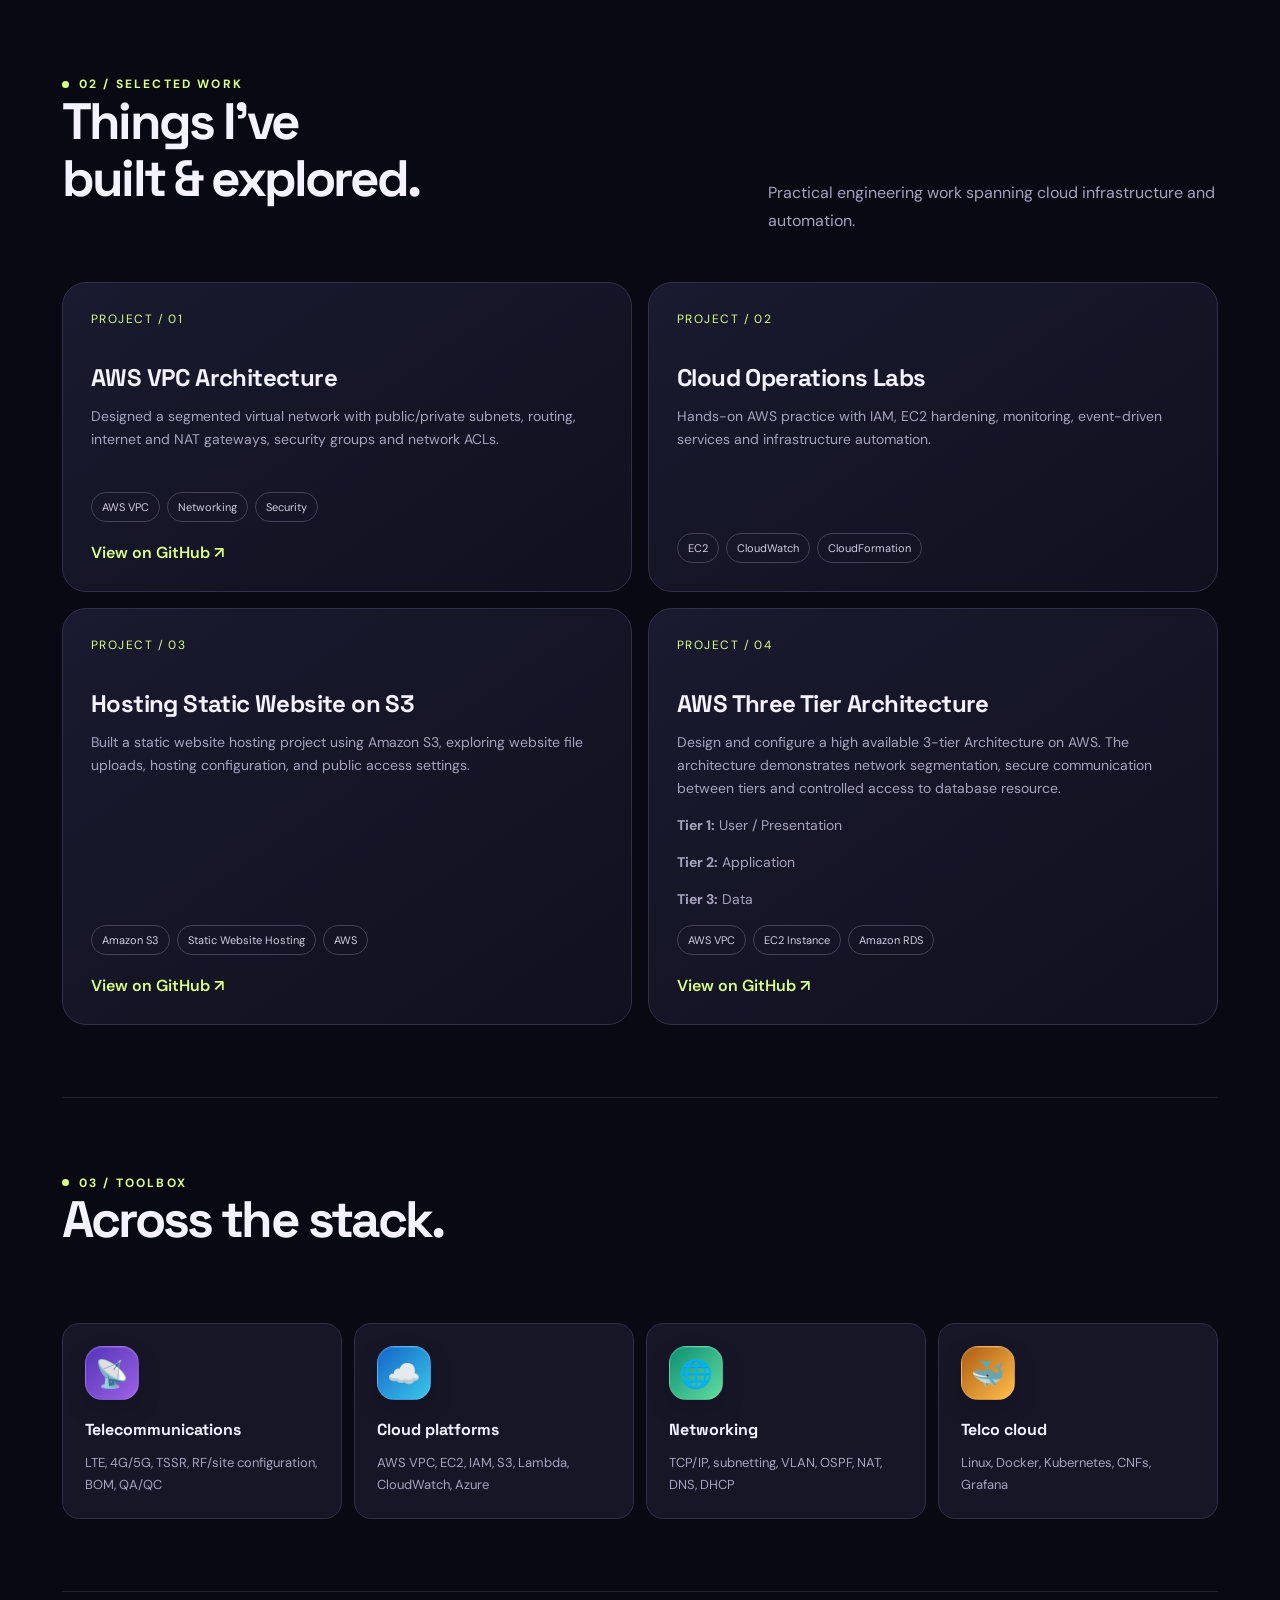
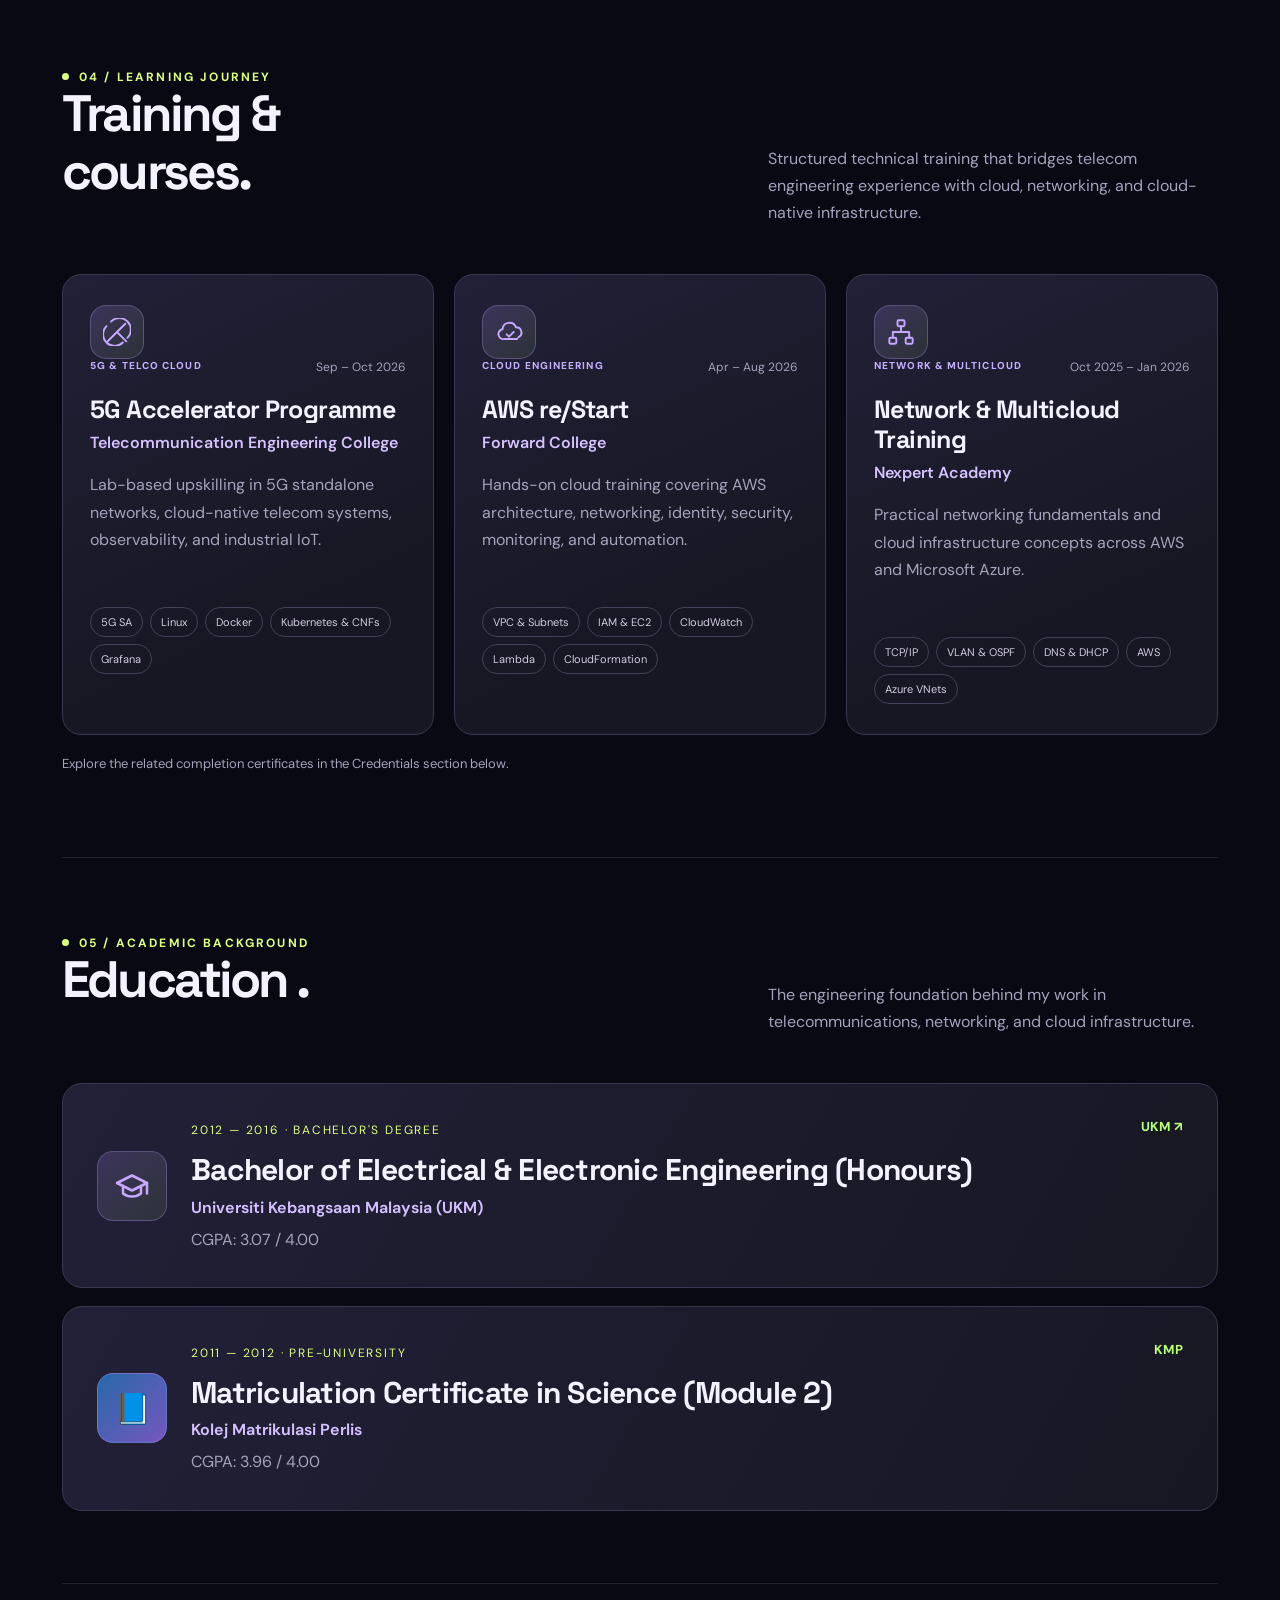
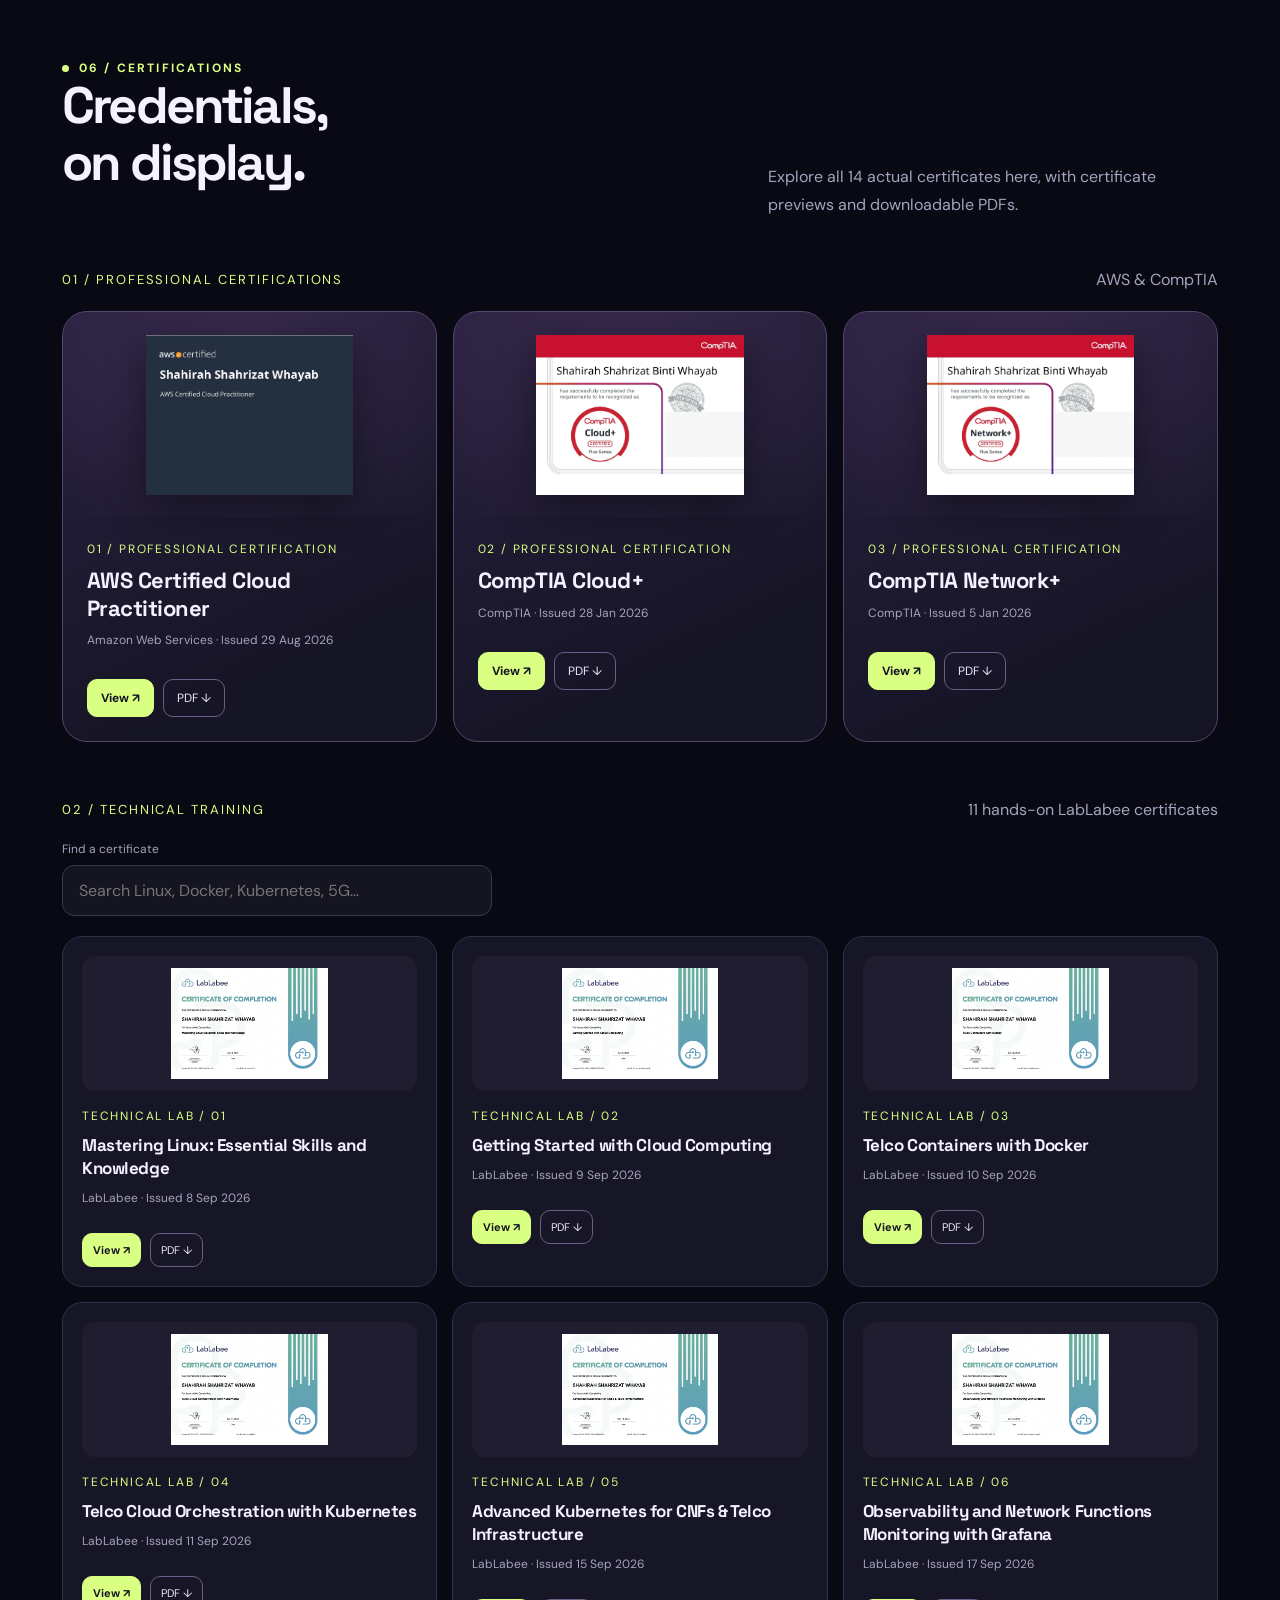
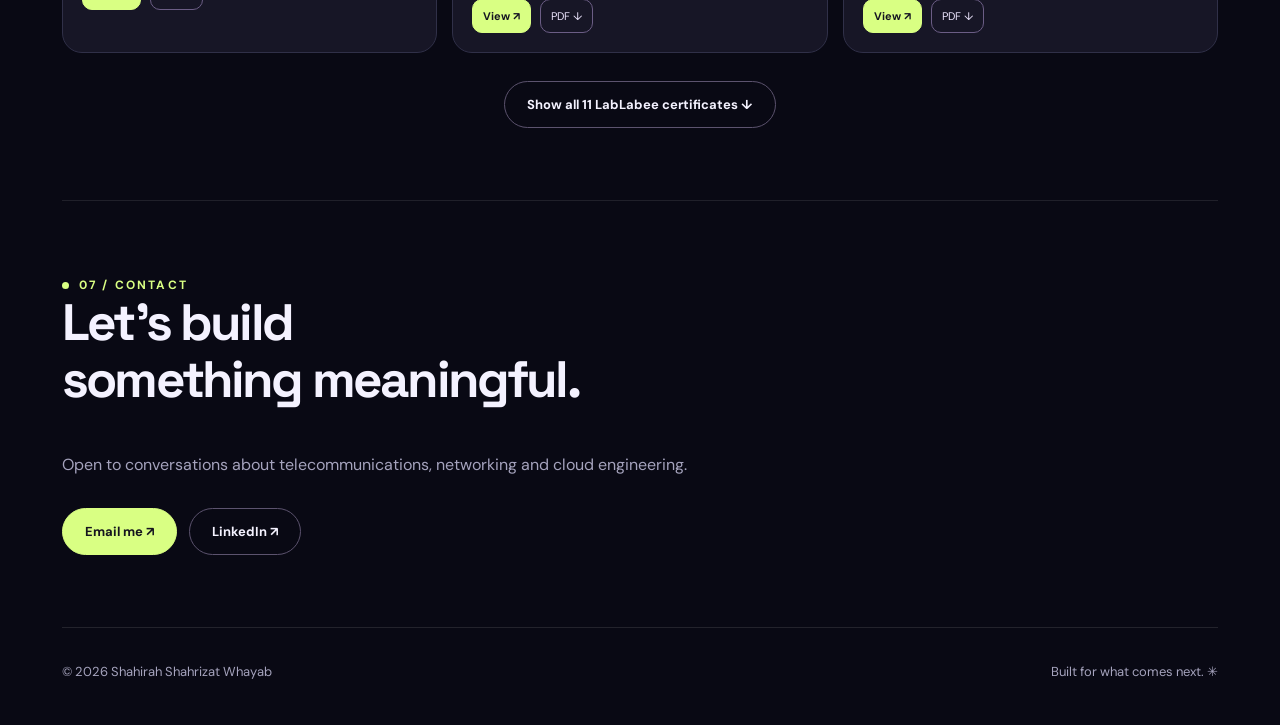
==== commit ad130539: "Add files via upload" ====
--- a/index.html
+++ b/index.html
@@ -293,11 +293,15 @@
        <span class="number">PROJECT / 04</span>
        <h3>AWS Three Tier Architecture</h3>
        <p>
-        Design and configure a high available 3-tier Architecture on AWS
-        Tier 1 - User/Presentation Tier
-        Tier 2 - Application Tier
-        Tier 3 - Data Tier
-       </p>
+        Design and configure a high available 3-tier Architecture on AWS.
+        The architecture demonstrates network segmentation, secure communication
+        between tiers and controlled access to database resource.
+      </p>
+      <div class="project-tiers">
+        <p><strong>Tier 1:</strong> User / Presentation</p>
+        <p><strong>Tier 2:</strong> Application</p>
+        <p><strong>Tier 3:</strong> Data</p>
+      </div>
        <div class="chips">
         <span>AWS VPC</span>
         <span>EC2 Instance</span>
